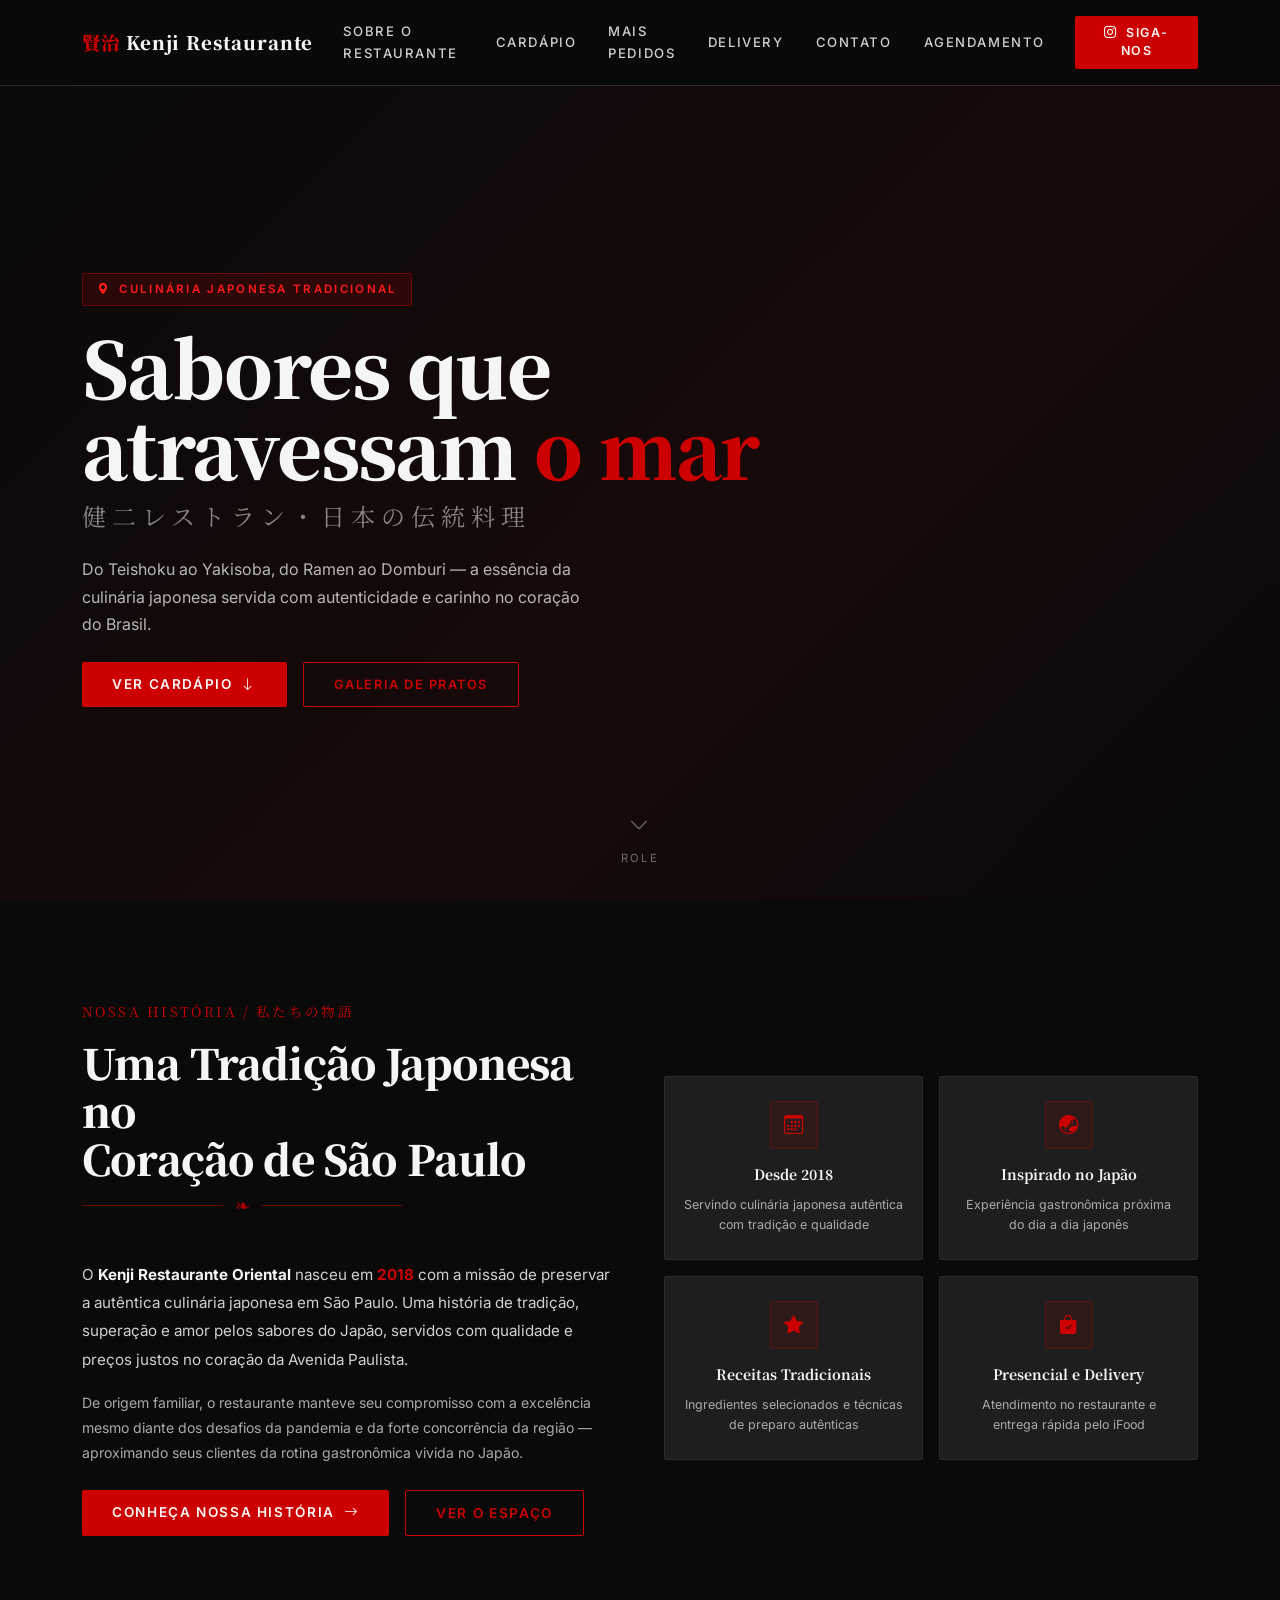
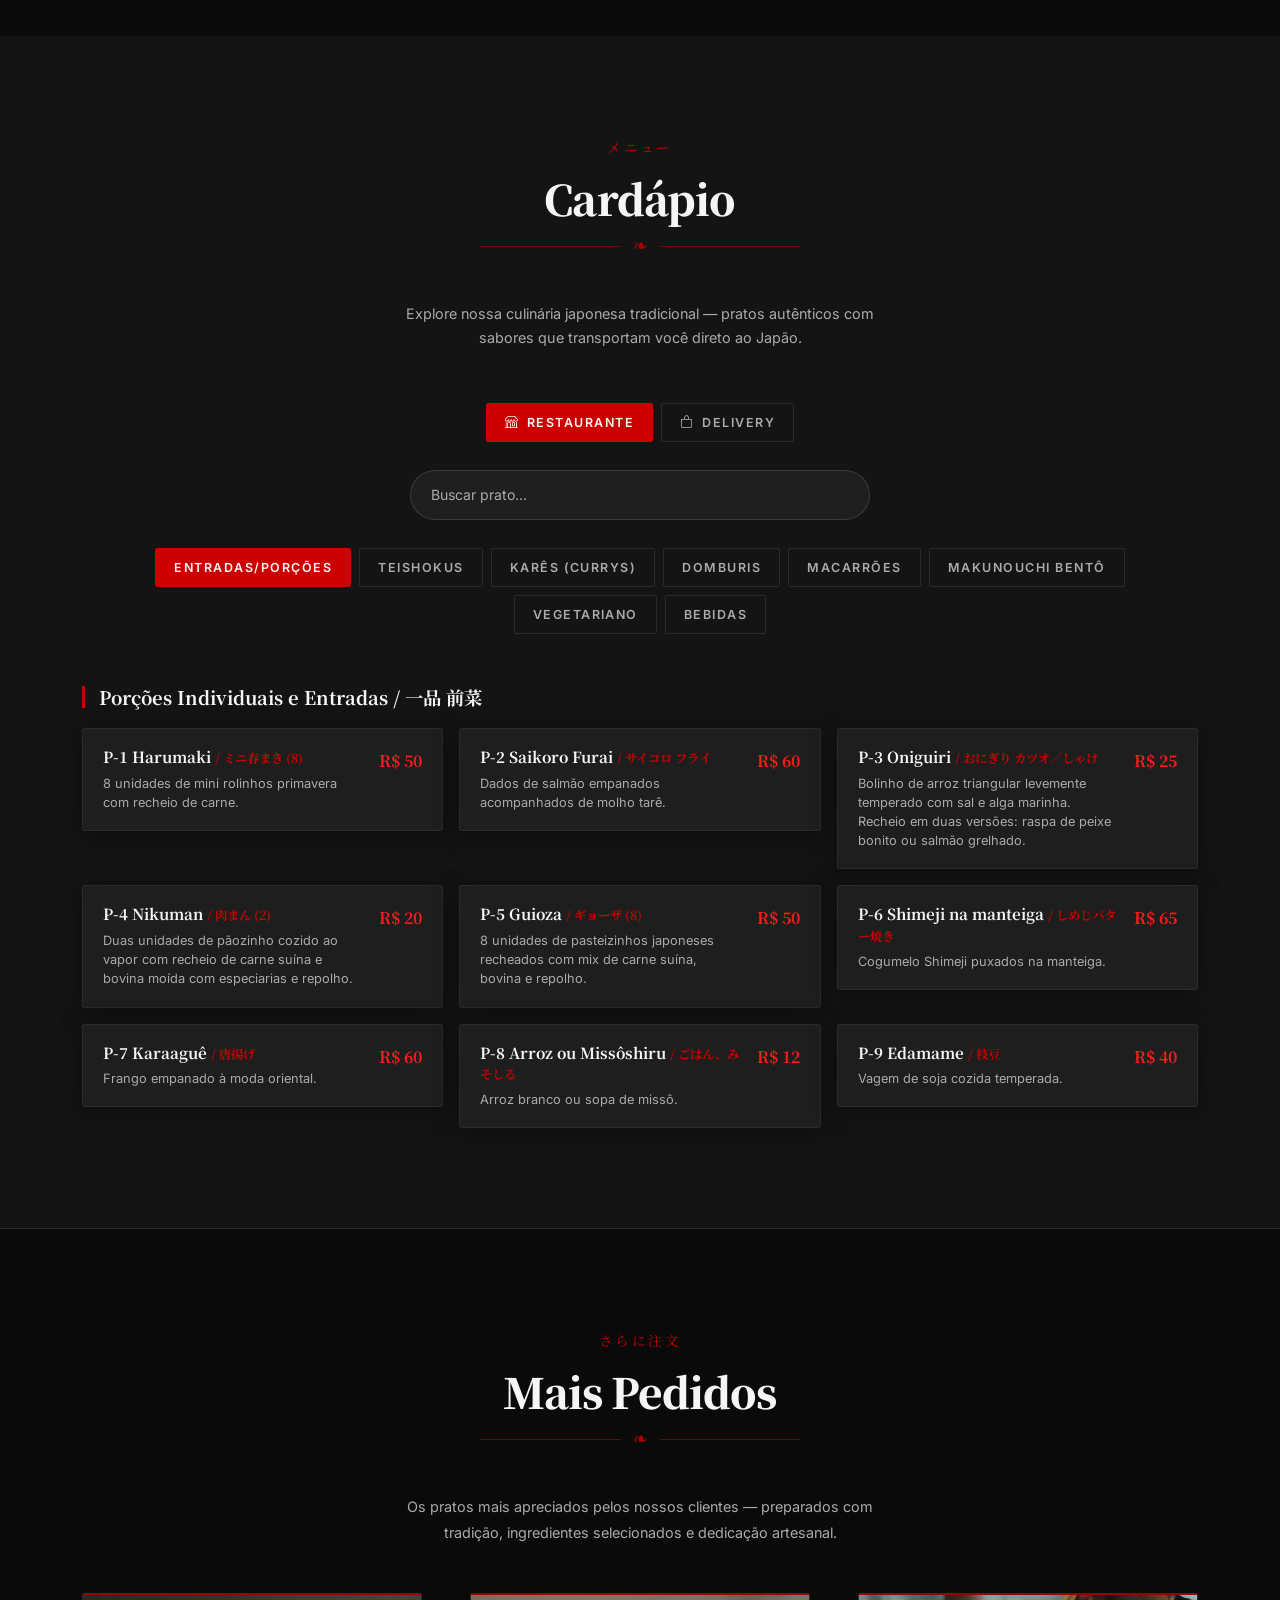
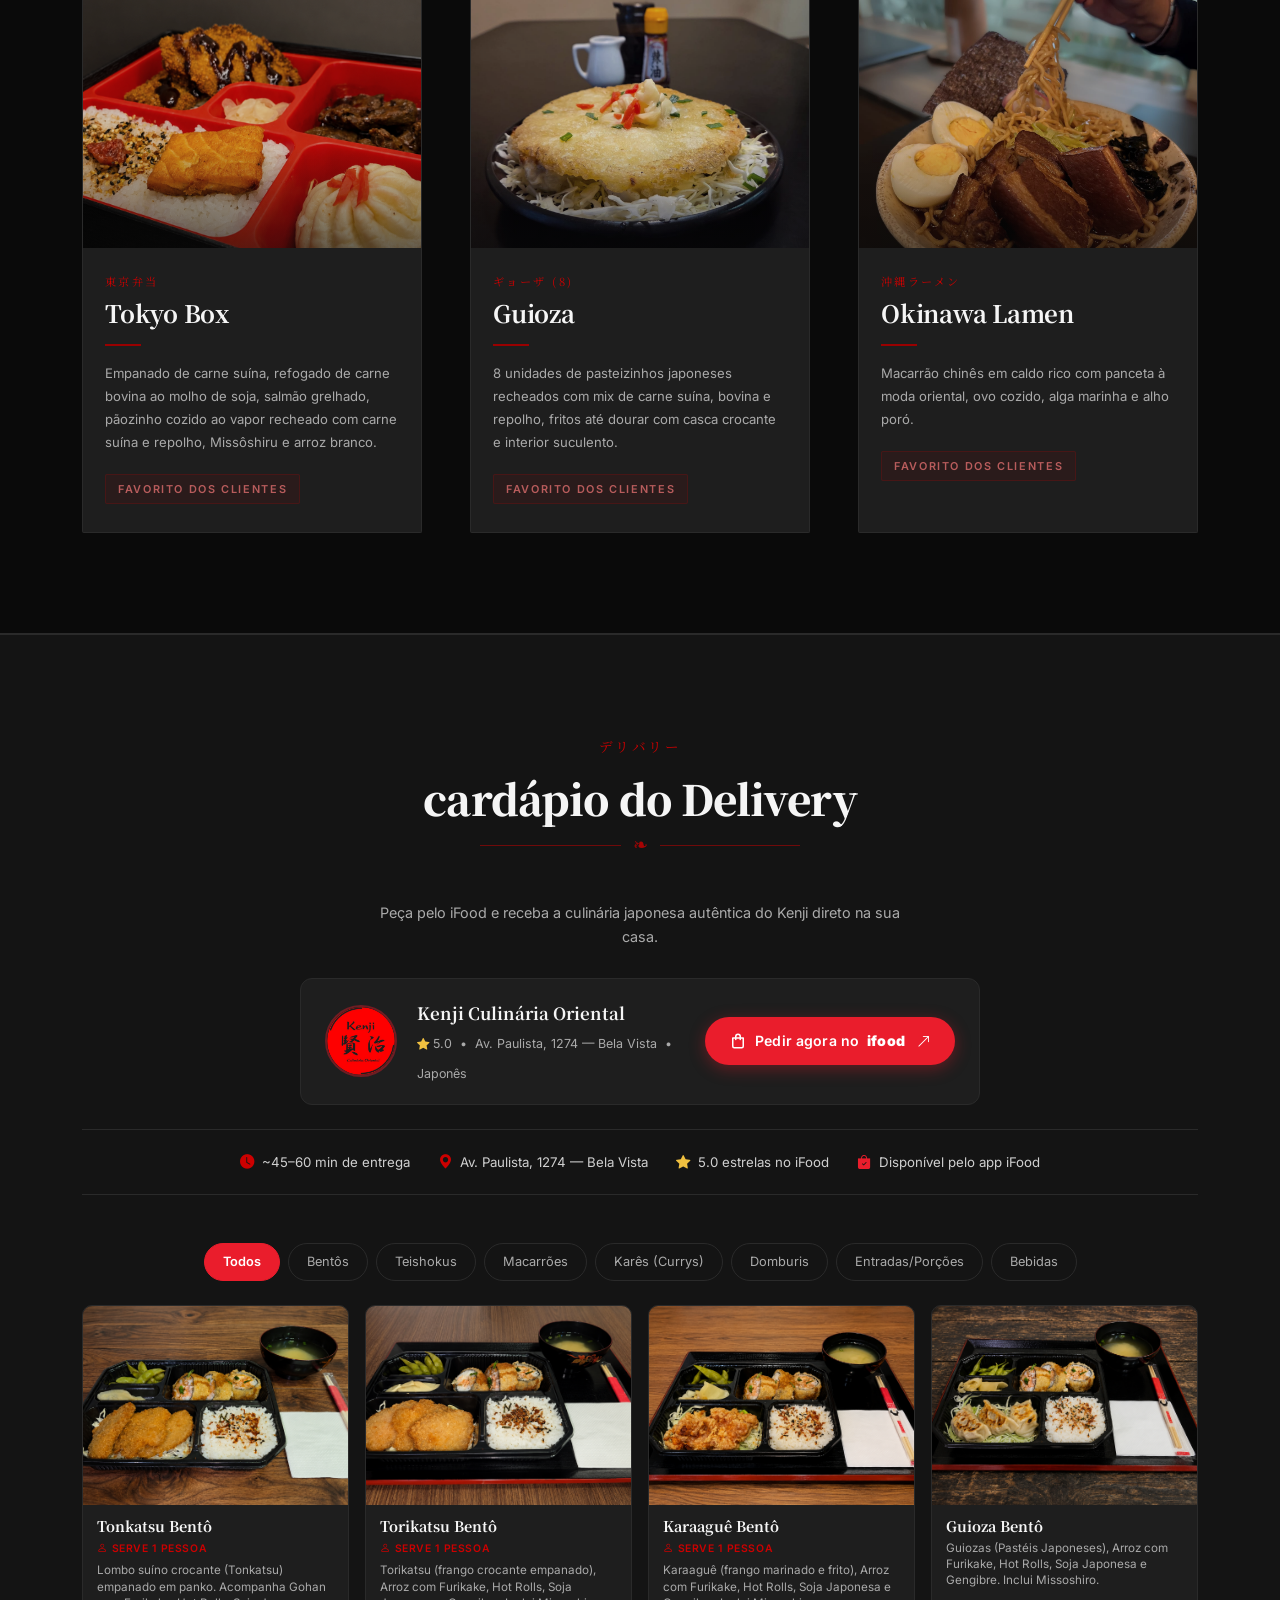
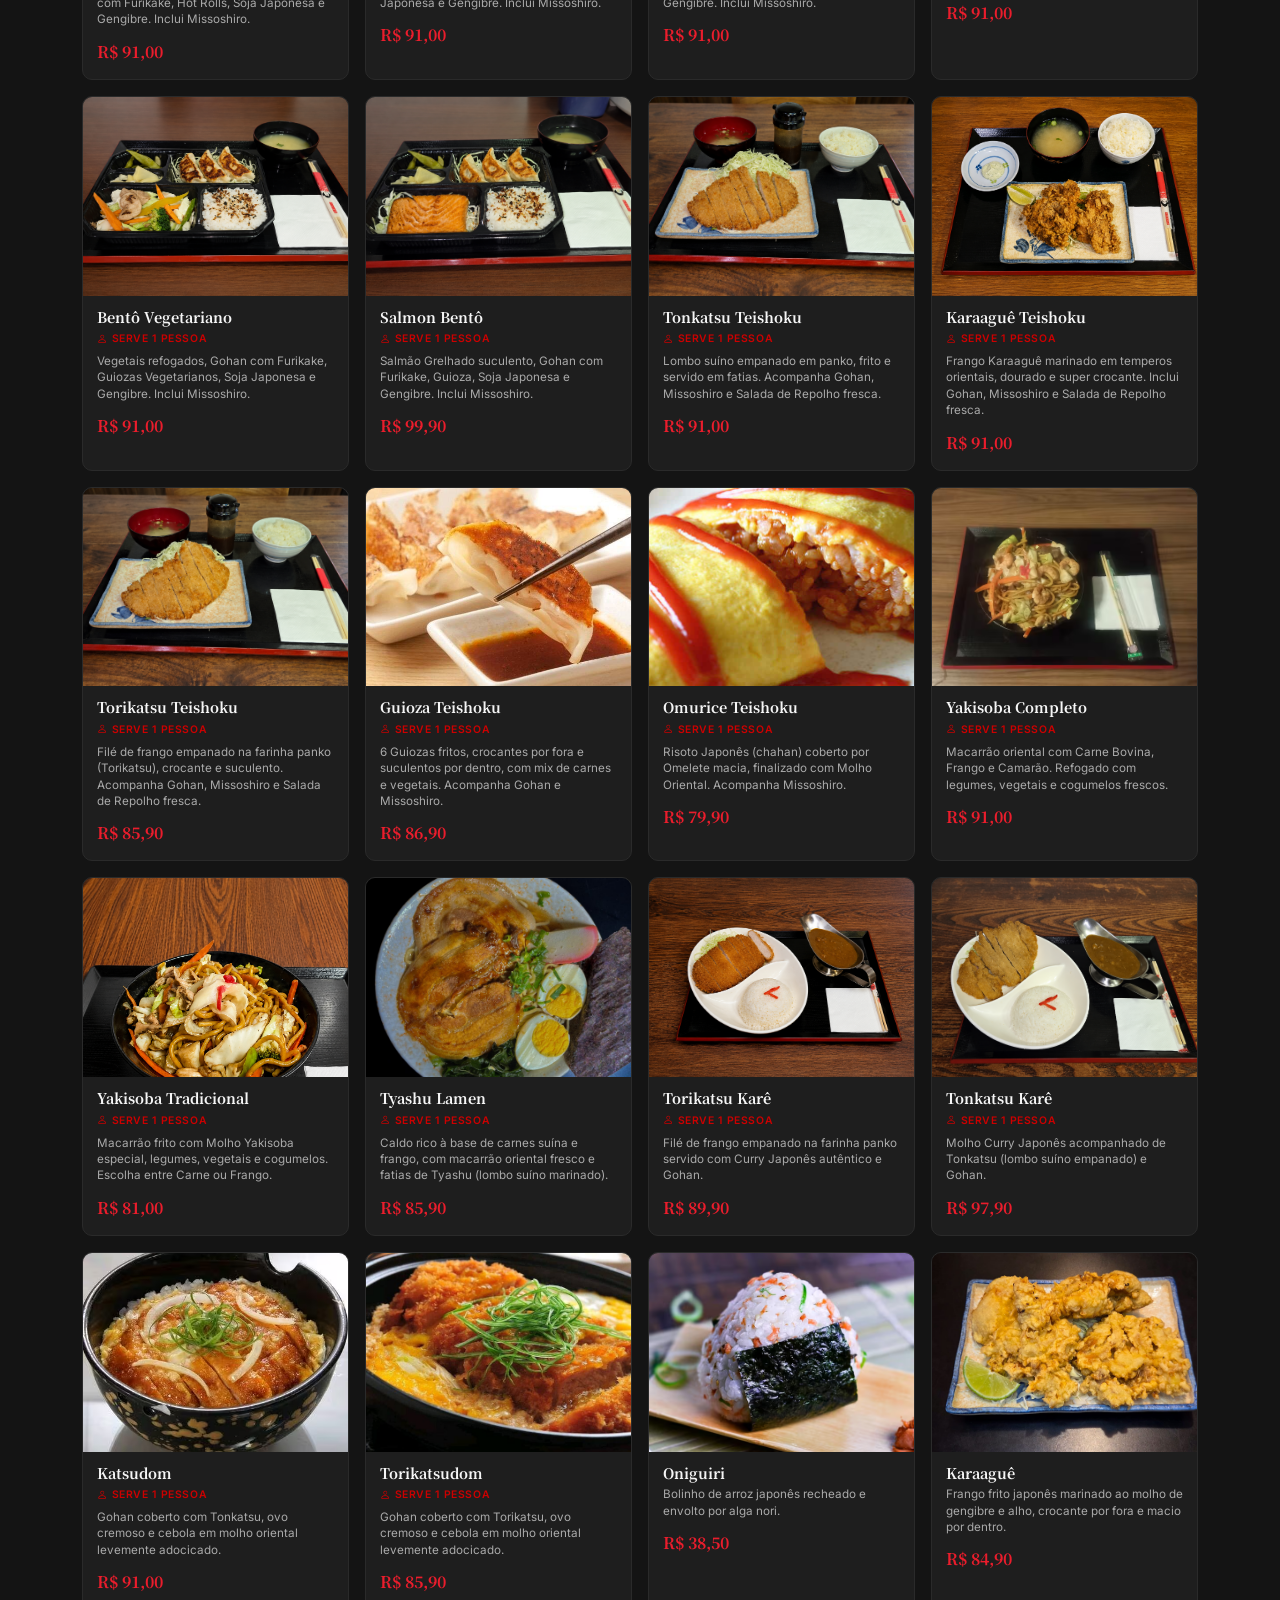
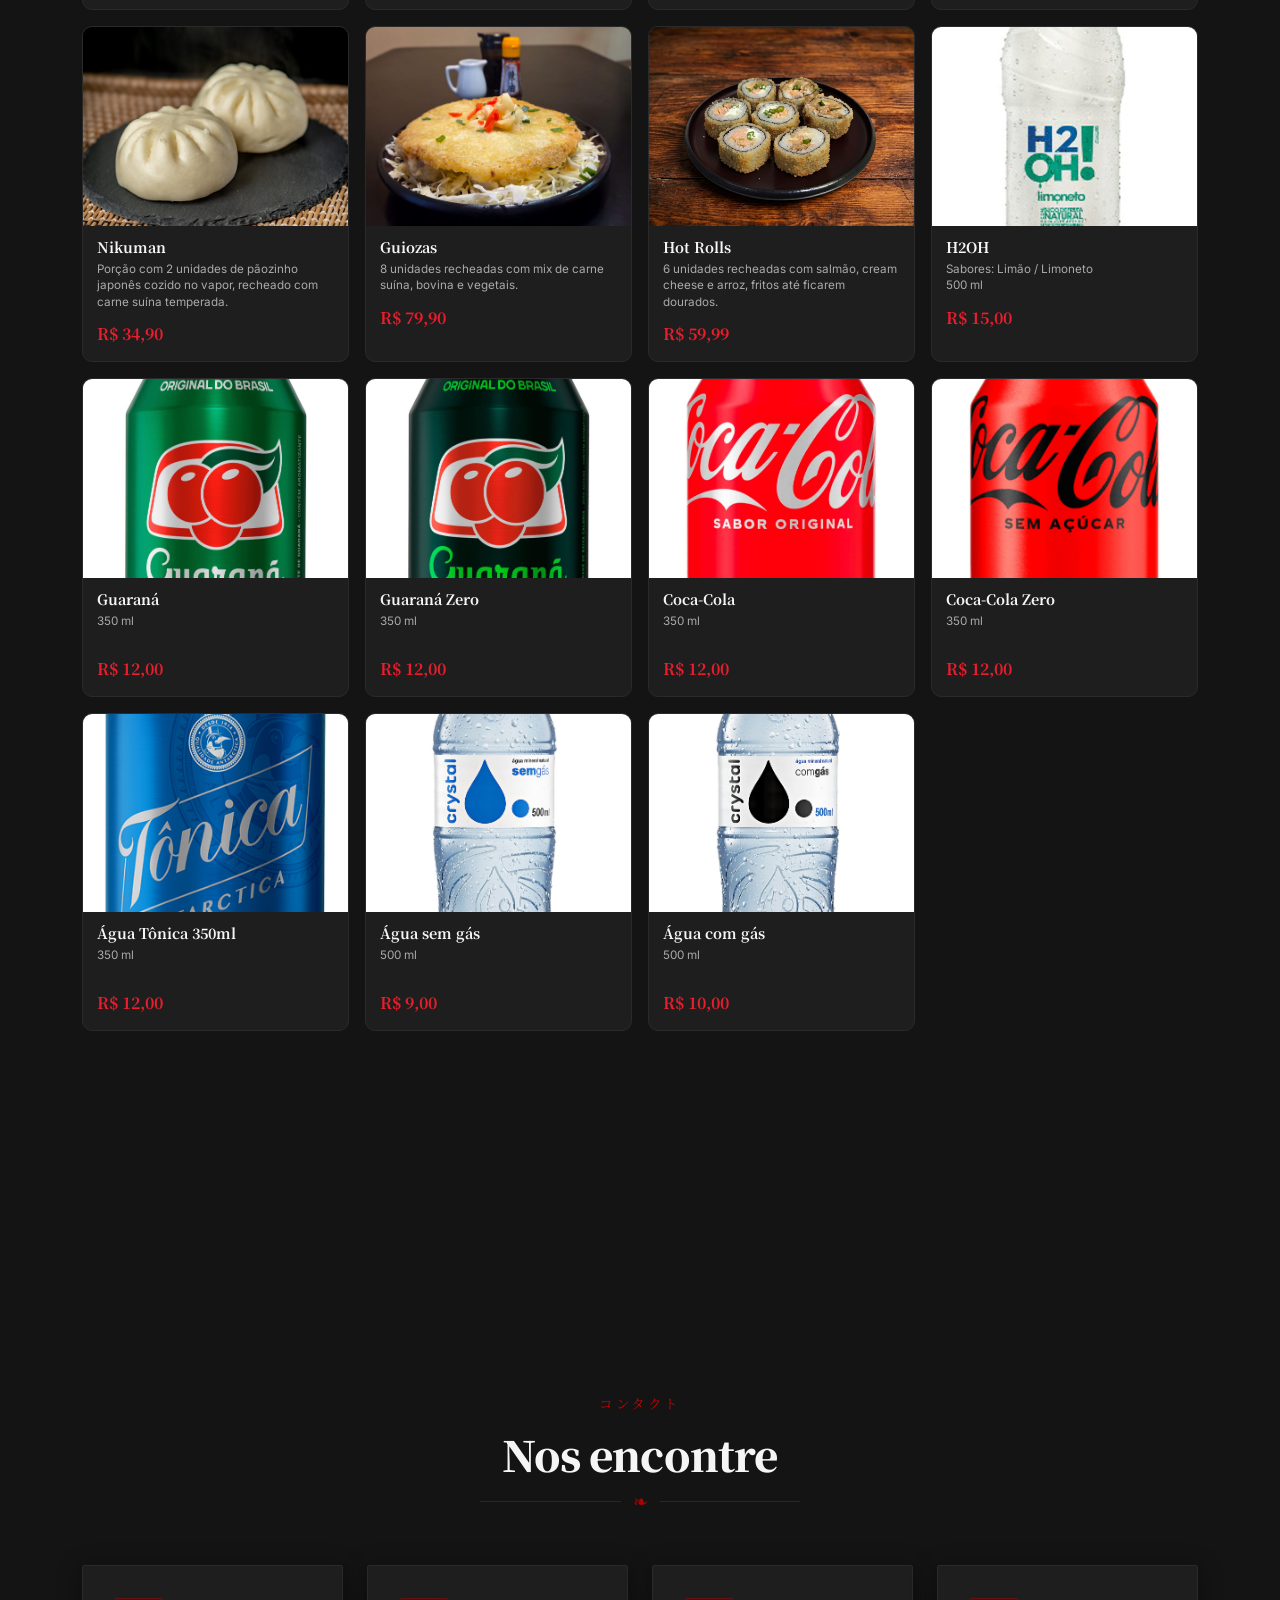
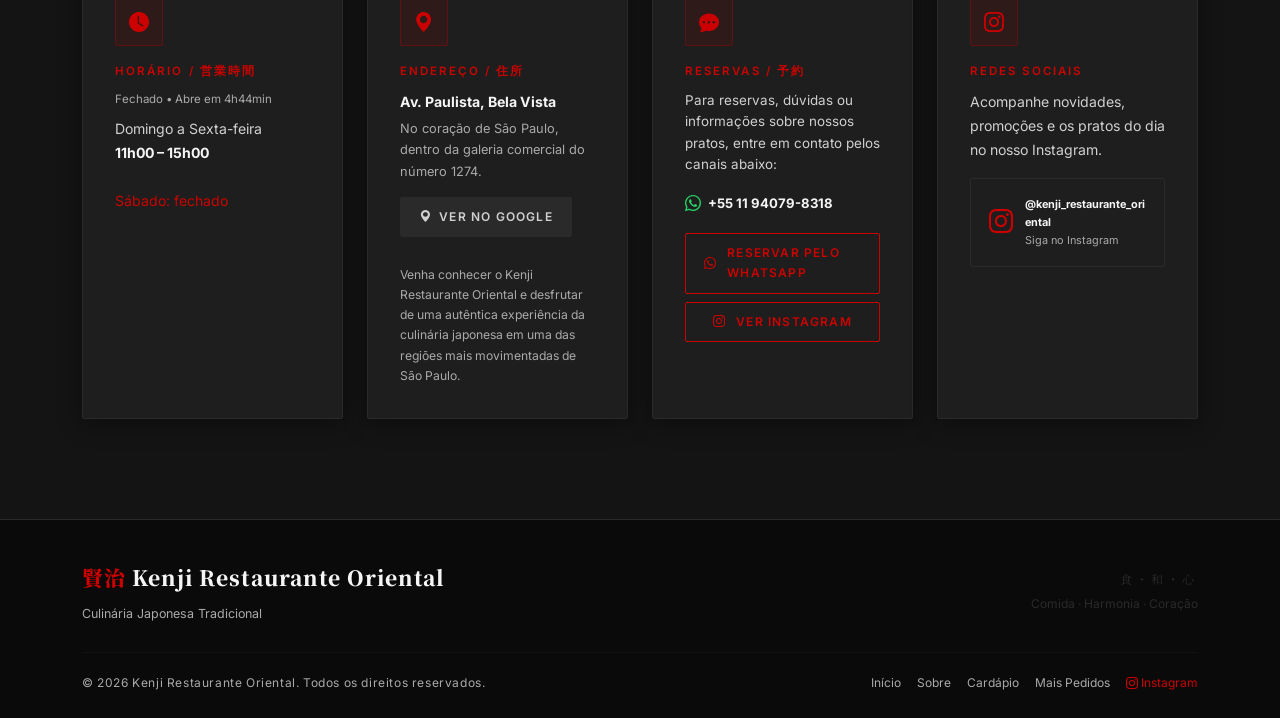
==== OneDrive/Desktop/KenjiRestauranteOriental-main/index.html @ 52780ab0 "projeto finalizado" ====
<!DOCTYPE html>
<html lang="pt-br">
<head>
  <meta charset="UTF-8" />
  <meta name="viewport" content="width=device-width, initial-scale=1.0" />
  <title>Kenji Restaurante Oriental | Culinária Tradicional</title>
  <link rel="icon" type="image/png" href="./img/favicon.png" />




  <meta name="description" content="Kenji Restaurante Oriental — Culinária japonesa tradicional. Teishoku, Yakisoba, Ramen, Curry, Domburi e muito mais." />

  <!-- Bootstrap 5 -->
  <link href="https://cdn.jsdelivr.net/npm/bootstrap@5.3.3/dist/css/bootstrap.min.css" rel="stylesheet" />
  <!-- Bootstrap Icons -->
  <link href="https://cdn.jsdelivr.net/npm/bootstrap-icons@1.11.3/font/bootstrap-icons.min.css" rel="stylesheet" />
  <!-- Google Fonts: Noto Serif JP + Inter -->
  <link href="https://fonts.googleapis.com/css2?family=Noto+Serif+JP:wght@400;600;700;900&family=Inter:wght@300;400;500;600&display=swap" rel="stylesheet" />

  <!-- CSS externo -->
  <link rel="stylesheet" href="style.css"/>
  <link rel="stylesheet" href="top-dishes.css"/>
</head>
<body>

<!-- Barra de progresso de leitura -->
<div id="barraProgresso"></div>

<!-- ===================== NAVBAR ===================== -->
<nav class="navbar navbar-expand-lg navbar-kenji fixed-top" id="mainNav">
  <div class="container">
    <a class="navbar-brand navbar-brand-kenji" href="#hero">
      <span>賢治</span> Kenji Restaurante
    </a>
    <button class="navbar-toggler" type="button" data-bs-toggle="collapse" data-bs-target="#navMenu">
      <span class="navbar-toggler-icon"></span>
    </button>
    <div class="collapse navbar-collapse justify-content-end" id="navMenu">
      <ul class="navbar-nav align-items-lg-center gap-lg-1 me-lg-3">
        <li class="nav-item"><a class="nav-link nav-link-kenji" href="sobre.html">Sobre o Restaurante</a></li>
        <li class="nav-item"><a class="nav-link nav-link-kenji" href="#cardapio">Cardápio</a></li>
        <li class="nav-item"><a class="nav-link nav-link-kenji" href="#galeria">Mais Pedidos</a></li>
        <li class="nav-item"><a class="nav-link nav-link-kenji" href="#delivery">Delivery</a></li>
<li class="nav-item"><a class="nav-link nav-link-kenji" href="#contato">Contato</a></li>
        <li class="nav-item"><a class="nav-link nav-link-kenji" href="agendamento.html">Agendamento</a></li>
      </ul>
      <a href="https://www.instagram.com/kenji_restaurante_oriental/" target="_blank" class="btn btn-reserva">
        <i class="bi bi-instagram me-1"></i> Siga-nos
      </a>
    </div>
  </div>
</nav>


<!-- ===================== HERO ===================== -->
<section id="hero">
  <div class="hero-bg"></div>
  <div class="hero-overlay"></div>

  <div class="kanji-deco" style="right:-40px; top:10%; opacity:.025;">食</div>
  <div class="kanji-deco" style="left:-60px; bottom:5%; font-size:160px; opacity:.018;">和</div>

  <div class="container position-relative" style="z-index:2; padding-top:80px;">
    <div class="row">
      <div class="col-lg-9 col-xl-8">
        <div class="hero-badge reveal">
          <i class="bi bi-geo-alt-fill"></i> Culinária Japonesa Tradicional
        </div>
        <h1 class="hero-title reveal">
          Sabores que<br>atravessam <em>o mar</em>
        </h1>
        <p class="hero-jp reveal">健二レストラン・日本の伝統料理</p>
        <p class="hero-desc reveal">
          Do Teishoku ao Yakisoba, do Ramen ao Domburi — a essência da culinária japonesa servida com autenticidade e carinho no coração do Brasil.
        </p>
        <div class="d-flex flex-wrap gap-3 mt-4 reveal">
          <a href="#cardapio" class="btn btn-reserva" style="font-size:.85rem; padding:12px 30px;">
            Ver Cardápio <i class="bi bi-arrow-down ms-1"></i>
          </a>
          <a href="#galeria" class="btn btn-outline-red" style="padding:12px 30px;">
            Galeria de Pratos
          </a>
        </div>
      </div>
    </div>
  </div>

  <div class="hero-scroll">
    <i class="bi bi-chevron-down" style="font-size:20px;"></i>
    <span>Role</span>
  </div>
</section>


<!-- ===================== SOBRE ===================== -->
<section id="sobre" style="padding: var(--section-padding) 0;">
  <div class="container">

    <div class="row align-items-center g-5">

      <div class="col-lg-6 reveal">
        <p class="section-subtitle">Nossa história / 私たちの物語</p>
        <h2 class="section-title">Uma Tradição Japonesa no<br>Coração de São Paulo</h2>
        <div class="divider-jp" style="justify-content:flex-start; margin-left:0;"><span>&#x2767;</span></div>
        <p style="color:var(--grey-light); font-size:.95rem; line-height:1.85; margin-bottom:16px;">
          O <strong style="color:var(--white);">Kenji Restaurante Oriental</strong> nasceu em
          <strong style="color:var(--red);">2018</strong> com a missão de preservar a autêntica
          culinária japonesa em São Paulo. Uma história de tradição, superação e amor pelos
          sabores do Japão, servidos com qualidade e preços justos no coração da Avenida Paulista.
        </p>
        <p style="color:var(--grey); font-size:.88rem; line-height:1.8;">
          De origem familiar, o restaurante manteve seu compromisso com a excelência mesmo
          diante dos desafios da pandemia e da forte concorrência da região — aproximando
          seus clientes da rotina gastronômica vivida no Japão.
        </p>
        <div class="d-flex flex-wrap gap-3 mt-4">
          <a href="sobre.html" class="btn btn-reserva" style="font-size:.85rem; padding:12px 30px;">
            Conheça Nossa História <i class="bi bi-arrow-right ms-1"></i>
          </a>
          <a href="sobre.html#espaco" class="btn btn-outline-red" style="padding:12px 30px; font-size:.85rem;">
            Ver o Espaço
          </a>
        </div>
      </div>

      <div class="col-lg-6 reveal">
        <div class="row g-3">
          <div class="col-6">
            <div class="sobre-highlight-card">
              <div class="sobre-highlight-icon"><i class="bi bi-calendar3"></i></div>
              <div class="sobre-highlight-title">Desde 2018</div>
              <div class="sobre-highlight-desc">Servindo culinária japonesa autêntica com tradição e qualidade</div>
            </div>
          </div>
          <div class="col-6">
            <div class="sobre-highlight-card">
              <div class="sobre-highlight-icon"><i class="bi bi-globe-asia-australia"></i></div>
              <div class="sobre-highlight-title">Inspirado no Japão</div>
              <div class="sobre-highlight-desc">Experiência gastronômica próxima do dia a dia japonês</div>
            </div>
          </div>
          <div class="col-6">
            <div class="sobre-highlight-card">
              <div class="sobre-highlight-icon"><i class="bi bi-star-fill"></i></div>
              <div class="sobre-highlight-title">Receitas Tradicionais</div>
              <div class="sobre-highlight-desc">Ingredientes selecionados e técnicas de preparo autênticas</div>
            </div>
          </div>
          <div class="col-6">
            <div class="sobre-highlight-card">
              <div class="sobre-highlight-icon"><i class="bi bi-bag-check-fill"></i></div>
              <div class="sobre-highlight-title">Presencial e Delivery</div>
              <div class="sobre-highlight-desc">Atendimento no restaurante e entrega rápida pelo iFood</div>
            </div>
          </div>
        </div>
      </div>

    </div>

  </div>
</section>


<!-- ===================== CARDÁPIO ===================== -->
<section id="cardapio">
  <div class="container">

    <div class="text-center reveal mb-5">
      <p class="section-subtitle">メニュー</p>
      <h2 class="section-title">Cardápio</h2>
      <div class="divider-jp"><span>&#x2767;</span></div>
      <p style="color:var(--grey); max-width:520px; margin:0 auto; font-size:.9rem;">
        Explore nossa culinária japonesa tradicional — pratos autênticos com sabores que transportam você direto ao Japão.
      </p>
    </div>

    <!-- Tabs principais: Restaurante | Delivery -->
    <ul class="nav justify-content-center menu-tabs reveal mb-4" id="mainCardapioTabs" role="tablist">
      <li class="nav-item">
        <button class="nav-link active" data-bs-toggle="tab" data-bs-target="#pane-restaurante">
          <i class="bi bi-shop me-1"></i> Restaurante
        </button>
      </li>
      <li class="nav-item">
        <button class="nav-link" data-bs-toggle="tab" data-bs-target="#pane-delivery-menu">
          <i class="bi bi-bag me-1"></i> Delivery
        </button>
      </li>
    </ul>

    <div class="tab-content" id="mainCardapioContent">

    <!-- ══ PANE: RESTAURANTE ══ -->
    <div class="tab-pane fade show active" id="pane-restaurante">

      <!-- Campo de busca -->
      <div class="busca-cardapio reveal mb-4" id="buscaContainer">
        <input type="text" id="campoBusca" class="busca-input" placeholder="Buscar prato..." autocomplete="off" />
        <span id="resultadoBusca"></span>
      </div>

      <!-- Sub-tabs de categoria -->
      <ul class="nav justify-content-center flex-wrap menu-tabs reveal mb-5" id="menuTabs" role="tablist">
        <li class="nav-item"><button class="nav-link active" data-bs-toggle="tab" data-bs-target="#tab-entradas">Entradas/Porções</button></li>
        <li class="nav-item"><button class="nav-link" data-bs-toggle="tab" data-bs-target="#tab-teishoku">Teishokus</button></li>
        <li class="nav-item"><button class="nav-link" data-bs-toggle="tab" data-bs-target="#tab-kare">Karês (Currys)</button></li>
        <li class="nav-item"><button class="nav-link" data-bs-toggle="tab" data-bs-target="#tab-domburi">Domburis</button></li>
        <li class="nav-item"><button class="nav-link" data-bs-toggle="tab" data-bs-target="#tab-macarrao">Macarrões</button></li>
        <li class="nav-item"><button class="nav-link" data-bs-toggle="tab" data-bs-target="#tab-bento">Makunouchi Bentô</button></li>
        <li class="nav-item"><button class="nav-link" data-bs-toggle="tab" data-bs-target="#tab-veg">Vegetariano</button></li>
        <li class="nav-item"><button class="nav-link" data-bs-toggle="tab" data-bs-target="#tab-bebidas">Bebidas</button></li>
      </ul>

      <!-- Painel de resultados da busca -->
      <div id="painelBusca" class="row g-3"></div>

      <div class="tab-content reveal" id="tabContentCardapio">

      <!-- ====== ENTRADAS ====== -->
      <div class="tab-pane fade show active" id="tab-entradas">
        <h3 class="menu-section-title">Porções Individuais e Entradas / 一品 前菜</h3>
        <div class="row g-3">
          <div class="col-md-6 col-xl-4">
            <div class="menu-item d-flex justify-content-between gap-3">
              <div>
                <div class="menu-item-name">P-1 Harumaki <span class="menu-item-jp">/ ミニ春まき (8)</span></div>
                <div class="menu-item-desc">8 unidades de mini rolinhos primavera com recheio de carne.</div>
              </div>
              <div class="menu-item-price">R$&nbsp;50</div>
            </div>
          </div>
          <div class="col-md-6 col-xl-4">
            <div class="menu-item d-flex justify-content-between gap-3">
              <div>
                <div class="menu-item-name">P-2 Saikoro Furai <span class="menu-item-jp">/ サイコロ フライ</span></div>
                <div class="menu-item-desc">Dados de salmão empanados acompanhados de molho tarê.</div>
              </div>
              <div class="menu-item-price">R$&nbsp;60</div>
            </div>
          </div>
          <div class="col-md-6 col-xl-4">
            <div class="menu-item d-flex justify-content-between gap-3">
              <div>
                <div class="menu-item-name">P-3 Oniguiri <span class="menu-item-jp">/ おにぎり カツオ／しゃけ</span></div>
                <div class="menu-item-desc">Bolinho de arroz triangular levemente temperado com sal e alga marinha. Recheio em duas versões: raspa de peixe bonito ou salmão grelhado.</div>
              </div>
              <div class="menu-item-price">R$&nbsp;25</div>
            </div>
          </div>
          <div class="col-md-6 col-xl-4">
            <div class="menu-item d-flex justify-content-between gap-3">
              <div>
                <div class="menu-item-name">P-4 Nikuman <span class="menu-item-jp">/ 肉まん (2)</span></div>
                <div class="menu-item-desc">Duas unidades de pãozinho cozido ao vapor com recheio de carne suína e bovina moída com especiarias e repolho.</div>
              </div>
              <div class="menu-item-price">R$&nbsp;20</div>
            </div>
          </div>
          <div class="col-md-6 col-xl-4">
            <div class="menu-item d-flex justify-content-between gap-3">
              <div>
                <div class="menu-item-name">P-5 Guioza <span class="menu-item-jp">/ ギョーザ (8)</span></div>
                <div class="menu-item-desc">8 unidades de pasteizinhos japoneses recheados com mix de carne suína, bovina e repolho.</div>
              </div>
              <div class="menu-item-price">R$&nbsp;50</div>
            </div>
          </div>
          <div class="col-md-6 col-xl-4">
            <div class="menu-item d-flex justify-content-between gap-3">
              <div>
                <div class="menu-item-name">P-6 Shimeji na manteiga <span class="menu-item-jp">/ しめじバター焼き</span></div>
                <div class="menu-item-desc">Cogumelo Shimeji puxados na manteiga.</div>
              </div>
              <div class="menu-item-price">R$&nbsp;65</div>
            </div>
          </div>
          <div class="col-md-6 col-xl-4">
            <div class="menu-item d-flex justify-content-between gap-3">
              <div>
                <div class="menu-item-name">P-7 Karaaguê <span class="menu-item-jp">/ 唐揚げ</span></div>
                <div class="menu-item-desc">Frango empanado à moda oriental.</div>
              </div>
              <div class="menu-item-price">R$&nbsp;60</div>
            </div>
          </div>
          <div class="col-md-6 col-xl-4">
            <div class="menu-item d-flex justify-content-between gap-3">
              <div>
                <div class="menu-item-name">P-8 Arroz ou Missôshiru <span class="menu-item-jp">/ ごはん、みそしる</span></div>
                <div class="menu-item-desc">Arroz branco ou sopa de missô.</div>
              </div>
              <div class="menu-item-price">R$&nbsp;12</div>
            </div>
          </div>
          <div class="col-md-6 col-xl-4">
            <div class="menu-item d-flex justify-content-between gap-3">
              <div>
                <div class="menu-item-name">P-9 Edamame <span class="menu-item-jp">/ 枝豆</span></div>
                <div class="menu-item-desc">Vagem de soja cozida temperada.</div>
              </div>
              <div class="menu-item-price">R$&nbsp;40</div>
            </div>
          </div>
        </div>
      </div>

      <!-- ====== TEISHOKU ====== -->
      <div class="tab-pane fade" id="tab-teishoku">
        <div class="menu-note">
          <i class="bi bi-info-circle me-2"></i>Todos os pratos Teishoku e Teppanyaki acompanham <strong>Missôshiru e arroz branco</strong>.
        </div>
        <h3 class="menu-section-title">Teishoku / 定食</h3>
        <div class="row g-3">
          <div class="col-md-6">
            <div class="menu-item d-flex justify-content-between gap-3">
              <div>
                <div class="menu-item-name">T-1 Tonkatsu Teishoku <span class="menu-item-jp">/ とんかつ定食</span></div>
                <div class="menu-item-desc">Empanado de carne suína à moda oriental.</div>
              </div>
              <div class="menu-item-price">R$&nbsp;68</div>
            </div>
          </div>
          <div class="col-md-6">
            <div class="menu-item d-flex justify-content-between gap-3">
              <div>
                <div class="menu-item-name">T-2 Chicken Katsu Teishoku <span class="menu-item-jp">/ とりかつ定食</span></div>
                <div class="menu-item-desc">Empanado de frango à moda oriental.</div>
              </div>
              <div class="menu-item-price">R$&nbsp;60</div>
            </div>
          </div>
          <div class="col-md-6">
            <div class="menu-item d-flex justify-content-between gap-3">
              <div>
                <div class="menu-item-name">T-3 Karaaguê Teishoku <span class="menu-item-jp">/ 唐揚げ定食</span></div>
                <div class="menu-item-desc">Frango temperado e empanado à moda oriental.</div>
              </div>
              <div class="menu-item-price">R$&nbsp;70</div>
            </div>
          </div>
          <div class="col-md-6">
            <div class="menu-item d-flex justify-content-between gap-3">
              <div>
                <div class="menu-item-name">T-4 Yakisakana Teishoku (Anchova) <span class="menu-item-jp">/ 焼き魚定食(マス)</span></div>
                <div class="menu-item-desc">Anchova grelhada temperada no sal (tipicamente japonês).</div>
              </div>
              <div class="menu-item-price">R$&nbsp;68</div>
            </div>
          </div>
          <div class="col-md-6">
            <div class="menu-item d-flex justify-content-between gap-3">
              <div>
                <div class="menu-item-name">T-5 Yakisakana Teishoku (Salmão) <span class="menu-item-jp">/ 焼き魚定食(鮭)</span></div>
                <div class="menu-item-desc">Salmão grelhado temperado no sal (tipicamente japonês).</div>
              </div>
              <div class="menu-item-price">R$&nbsp;72</div>
            </div>
          </div>
          <div class="col-md-6">
            <div class="menu-item d-flex justify-content-between gap-3">
              <div>
                <div class="menu-item-name">T-6 Shoga Yaki Teishoku <span class="menu-item-jp">/ しょが焼き定食</span></div>
                <div class="menu-item-desc">Refogado de carne bovina ao molho de soja com gengibre.</div>
              </div>
              <div class="menu-item-price">R$&nbsp;65</div>
            </div>
          </div>
        </div>

        <h3 class="menu-section-title mt-5">Teppanyaki Teishoku / 鉄焼き定食</h3>
        <div class="row g-3">
          <div class="col-md-6">
            <div class="menu-item d-flex justify-content-between gap-3">
              <div>
                <div class="menu-item-name">TP-1a Teppanyaki (Anchova) <span class="menu-item-jp">/ 鉄焼き (マス)</span></div>
                <div class="menu-item-desc">Anchova grelhada na chapa quente com legumes, vegetais e cogumelos.</div>
              </div>
              <div class="menu-item-price">R$&nbsp;75</div>
            </div>
          </div>
          <div class="col-md-6">
            <div class="menu-item d-flex justify-content-between gap-3">
              <div>
                <div class="menu-item-name">TP-1s Teppanyaki (Salmão) <span class="menu-item-jp">/ 鉄焼き (鮭)</span></div>
                <div class="menu-item-desc">Salmão grelhado na chapa quente com legumes, vegetais e cogumelos.</div>
              </div>
              <div class="menu-item-price">R$&nbsp;80</div>
            </div>
          </div>
          <div class="col-md-6">
            <div class="menu-item d-flex justify-content-between gap-3">
              <div>
                <div class="menu-item-name">TP-2 Teppanyaki de Frango <span class="menu-item-jp">/ 鉄焼き (鳥)</span></div>
                <div class="menu-item-desc">Carne de frango (sobre coxa) grelhado na chapa quente com legumes, vegetais e cogumelos.</div>
              </div>
              <div class="menu-item-price">R$&nbsp;65</div>
            </div>
          </div>
          <div class="col-md-6">
            <div class="menu-item d-flex justify-content-between gap-3">
              <div>
                <div class="menu-item-name">TP-3 Teppanyaki Buta no Missôzuke <span class="menu-item-jp">/ 鉄焼き豚ロース味噌漬け</span></div>
                <div class="menu-item-desc">Bife suíno marinado no Missô grelhado em chapa quente com legumes, vegetais e cogumelos.</div>
              </div>
              <div class="menu-item-price">R$&nbsp;70</div>
            </div>
          </div>
        </div>
      </div>

      <!-- ====== KARÊS (CURRYS) ====== -->
      <div class="tab-pane fade" id="tab-kare">
        <h3 class="menu-section-title">Curry / カレー</h3>
        <p class="menu-section-subtitle">Curry: especiarias mistas à base de cardemomo, coentro, etc.</p>
        <div class="row g-3">
          <div class="col-md-6">
            <div class="menu-item d-flex justify-content-between gap-3">
              <div>
                <div class="menu-item-name">K-1 Karê raice <span class="menu-item-jp">/ カレーライス</span></div>
                <div class="menu-item-desc">Curry acompanhado com arroz branco.</div>
              </div>
              <div class="menu-item-price">R$&nbsp;60</div>
            </div>
          </div>
          <div class="col-md-6">
            <div class="menu-item d-flex justify-content-between gap-3">
              <div>
                <div class="menu-item-name">K-2 Tonkatsu karê <span class="menu-item-jp">/ とんかつカレー</span></div>
                <div class="menu-item-desc">Curry com arroz branco e empanado de carne suína.</div>
              </div>
              <div class="menu-item-price">R$&nbsp;78</div>
            </div>
          </div>
          <div class="col-md-6">
            <div class="menu-item d-flex justify-content-between gap-3">
              <div>
                <div class="menu-item-name">K-3 Tôri katsu Karê <span class="menu-item-jp">/ 鳥かつカレー</span></div>
                <div class="menu-item-desc">Curry com arroz branco e empanado de carne de frango.</div>
              </div>
              <div class="menu-item-price">R$&nbsp;70</div>
            </div>
          </div>
        </div>
      </div>

      <!-- ====== DOMBURIS ====== -->
      <div class="tab-pane fade" id="tab-domburi">
        <h3 class="menu-section-title">Domburi / 丼</h3>
        <div class="row g-3">
          <div class="col-md-6">
            <div class="menu-item d-flex justify-content-between gap-3">
              <div>
                <div class="menu-item-name">D-1 Katsudom <span class="menu-item-jp">/ かつ丼</span></div>
                <div class="menu-item-desc">Arroz coberto por empanado de carne suína envolto por ovo batido cozido no molho adocicado.</div>
              </div>
              <div class="menu-item-price">R$&nbsp;73</div>
            </div>
          </div>
          <div class="col-md-6">
            <div class="menu-item d-flex justify-content-between gap-3">
              <div>
                <div class="menu-item-name">D-2 Torikatsudom <span class="menu-item-jp">/ 鳥かつ丼</span></div>
                <div class="menu-item-desc">Arroz coberto por carne de frango envolto por ovo batido cozido no molho adocicado.</div>
              </div>
              <div class="menu-item-price">R$&nbsp;68</div>
            </div>
          </div>
          <div class="col-md-6">
            <div class="menu-item d-flex justify-content-between gap-3">
              <div>
                <div class="menu-item-name">D-3 Shakê teriyakidom <span class="menu-item-jp">/ 鮭照り焼き丼</span></div>
                <div class="menu-item-desc">Arroz coberto por pedaços de salmão ao molho Teriyaki.</div>
              </div>
              <div class="menu-item-price">R$&nbsp;75</div>
            </div>
          </div>
          <div class="col-md-6">
            <div class="menu-item d-flex justify-content-between gap-3">
              <div>
                <div class="menu-item-name">D-4 Tori teriyakidom <span class="menu-item-jp">/ 鳥照り焼き丼</span></div>
                <div class="menu-item-desc">Arroz coberto por pedaços de frango ao molho Teriyaki.</div>
              </div>
              <div class="menu-item-price">R$&nbsp;65</div>
            </div>
          </div>
          <div class="col-md-6">
            <div class="menu-item d-flex justify-content-between gap-3">
              <div>
                <div class="menu-item-name">D-5 Yakinikudom <span class="menu-item-jp">/ 焼肉丼</span></div>
                <div class="menu-item-desc">Arroz coberto por fatias de carne bovina ao molho de alho e Shoyu.</div>
              </div>
              <div class="menu-item-price">R$&nbsp;73</div>
            </div>
          </div>
        </div>
      </div>

      <!-- ====== MACARRÃO ====== -->
      <div class="tab-pane fade" id="tab-macarrao">
        <h3 class="menu-section-title">Macarrão / 麺類</h3>

        <div class="row g-3">
          <div class="col-12">
            <p class="mb-3" style="color:var(--grey); font-size:.85rem; border-left:2px solid var(--red-dark); padding-left:12px;">
              <strong style="color:var(--white);">Yakisoba</strong> — macarrão frito com legumes e verduras
            </p>
          </div>
          <div class="col-md-6 col-xl-4">
            <div class="menu-item d-flex justify-content-between gap-3">
              <div>
                <div class="menu-item-name">M-1 Yakisoba tradicional <span class="menu-item-jp">/ 焼きそば (牛か鳥)</span></div>
                <div class="menu-item-desc">Macarrão frito com legumes, verduras, carne bovina ou frango. (Pedir preferência ao atendente.)</div>
              </div>
              <div class="menu-item-price">R$&nbsp;63</div>
            </div>
          </div>
          <div class="col-md-6 col-xl-4">
            <div class="menu-item d-flex justify-content-between gap-3">
              <div>
                <div class="menu-item-name">M-2 Yakisoba completo <span class="menu-item-jp">/ 焼きそば (牛/鳥/エビ)</span></div>
                <div class="menu-item-desc">Macarrão frito com legumes, verduras, cogumelos, carne bovina, frango e camarão.</div>
              </div>
              <div class="menu-item-price">R$&nbsp;70</div>
            </div>
          </div>

          <div class="col-12 mt-3">
            <p class="mb-3" style="color:var(--grey); font-size:.85rem; border-left:2px solid var(--red-dark); padding-left:12px;">
              <strong style="color:var(--white);">Lamen</strong> — macarrão chinês em caldo
            </p>
          </div>
          <div class="col-md-6 col-xl-4">
            <div class="menu-item d-flex justify-content-between gap-3">
              <div>
                <div class="menu-item-name">M-3 Tyashu Lamen <span class="menu-item-jp">/ チャーシューラーメン</span></div>
                <div class="menu-item-desc">Macarrão chinês, fatias de lombo ao molho tarê, ovo cozido, alga marinha desidratada e cebolinha.</div>
              </div>
              <div class="menu-item-price">R$&nbsp;68</div>
            </div>
          </div>
          <div class="col-md-6 col-xl-4">
            <div class="menu-item d-flex justify-content-between gap-3">
              <div>
                <div class="menu-item-name">M-4 Okinawa Lamen <span class="menu-item-jp">/ 沖縄ラーメン</span></div>
                <div class="menu-item-desc">Macarrão chinês, panceta à moda oriental, ovo cozido, alga marinha e alho poró.</div>
              </div>
              <div class="menu-item-price">R$&nbsp;72</div>
            </div>
          </div>
          <div class="col-md-6 col-xl-4">
            <div class="menu-item d-flex justify-content-between gap-3">
              <div>
                <div class="menu-item-name">M-5 Karê Lamen <span class="menu-item-jp">/ カレーラーメン</span></div>
                <div class="menu-item-desc">Macarrão chinês e curry.</div>
              </div>
              <div class="menu-item-price">R$&nbsp;63</div>
            </div>
          </div>
          <div class="col-md-6 col-xl-4">
            <div class="menu-item d-flex justify-content-between gap-3">
              <div>
                <div class="menu-item-name">M-6 Tonkatsu karê Lamen <span class="menu-item-jp">/ とんかつカレーラーメン</span></div>
                <div class="menu-item-desc">Macarrão chinês, curry e empanado de carne suína.</div>
              </div>
              <div class="menu-item-price">R$&nbsp;68</div>
            </div>
          </div>
          <div class="col-md-6 col-xl-4">
            <div class="menu-item d-flex justify-content-between gap-3">
              <div>
                <div class="menu-item-name">M-7 Tôri katsu karê Lamen <span class="menu-item-jp">/ トリカツカレーラーメン</span></div>
                <div class="menu-item-desc">Macarrão chinês, curry e empanado de carne de frango.</div>
              </div>
              <div class="menu-item-price">R$&nbsp;65</div>
            </div>
          </div>

          <div class="col-12 mt-3">
            <p class="mb-3" style="color:var(--grey); font-size:.85rem; border-left:2px solid var(--red-dark); padding-left:12px;">
              <strong style="color:var(--white);">Udon</strong> — macarrão grosso de farinha de trigo
            </p>
          </div>
          <div class="col-md-6 col-xl-4">
            <div class="menu-item d-flex justify-content-between gap-3">
              <div>
                <div class="menu-item-name">M-8 Karê Udon <span class="menu-item-jp">/ カレーうどん</span></div>
                <div class="menu-item-desc">Macarrão Udon com molho curry.</div>
              </div>
              <div class="menu-item-price">R$&nbsp;62</div>
            </div>
          </div>
          <div class="col-md-6 col-xl-4">
            <div class="menu-item d-flex justify-content-between gap-3">
              <div>
                <div class="menu-item-name">M-9 Sakura Udon <span class="menu-item-jp">/ さくらうどん</span></div>
                <div class="menu-item-desc">Udon com massa de peixe frito e temperado, cogumelo, alga marinha, ovo cozido e alho poró.</div>
              </div>
              <div class="menu-item-price">R$&nbsp;70</div>
            </div>
          </div>
          <div class="col-md-6 col-xl-4">
            <div class="menu-item d-flex justify-content-between gap-3">
              <div>
                <div class="menu-item-name">M-10 Kenbo Udon <span class="menu-item-jp">/ 健坊うどん</span></div>
                <div class="menu-item-desc">Udon com massa de peixe cozido, frango empanado, alga marinha, ovo cozido e alho poró.</div>
              </div>
              <div class="menu-item-price">R$&nbsp;70</div>
            </div>
          </div>
        </div>
      </div>

      <!-- ====== BENTÔ ====== -->
      <div class="tab-pane fade" id="tab-bento">
        <div class="row align-items-start g-5">
          <div class="col-lg-7">
            <h3 class="menu-section-title">Makunouchi Bentô / 幕の内弁当</h3>
            <div class="menu-note">
              <i class="bi bi-info-circle me-2"></i>Preço único: <strong>R$ 70,00</strong> por bentô.
            </div>
            <div class="d-flex flex-column gap-3">
              <div class="menu-item">
                <div class="menu-item-name">Tokyo Box <span class="menu-item-jp">(東京弁当)</span></div>
                <div class="menu-item-desc">Empanado de carne suína, refogado de carne bovina ao molho de soja, salmão grelhado, pãozinho cozido ao vapor recheado com carne suína e repolho, Missôshiru e arroz branco.</div>
              </div>
              <div class="menu-item">
                <div class="menu-item-name">Ginza Box <span class="menu-item-jp">(銀座弁当)</span></div>
                <div class="menu-item-desc">Pastelzinho japonês recheado mix de carne suína, bovina e repolho, empanado de carne de frango, salmão grelhado, pãozinho cozido ao vapor, Missôshiru e arroz branco.</div>
              </div>
              <div class="menu-item">
                <div class="menu-item-name">Nagoya Box <span class="menu-item-jp">(名古屋弁当)</span></div>
                <div class="menu-item-desc">Pastelzinho japonês, frango ao molho tarê, salmão grelhado, pãozinho cozido ao vapor, Missôshiru e arroz branco.</div>
              </div>
              <div class="menu-item">
                <div class="menu-item-name">Osaka Box <span class="menu-item-jp">(大阪弁当)</span></div>
                <div class="menu-item-desc">Salmão grelhado, cubinhos de salmão à milanesa, pãozinho cozido ao vapor, Missôshiru e arroz branco.</div>
              </div>
              <div class="menu-item">
                <div class="menu-item-name">Kyoto Box — Vegetariano <span class="menu-item-jp">(京都弁当)</span></div>
                <div class="menu-item-desc">Pasteizinhos japoneses recheados com legumes e vegetais, Shimeji com alho puxados em óleo de gergelim, Rolinhos primavera, Missôshiru vegetariano e arroz branco.</div>
              </div>
            </div>
          </div>
        </div>
      </div>

      <!-- ====== VEGETARIANO ====== -->
      <div class="tab-pane fade" id="tab-veg">
        <div class="menu-note">
          <i class="bi bi-leaf me-2" style="color:#4CAF50;"></i>Cardápio <strong>100% vegetariano</strong> — sem proteína animal.
        </div>

        <div class="row g-5">
          <div class="col-lg-6">
            <h3 class="menu-section-title">Teishoku Vegetariano / ベジタリアン定食</h3>
            <p class="menu-section-subtitle">Todos os pratos Teishoku acompanham Missôshiru e arroz branco.</p>
            <div class="d-flex flex-column gap-3">
              <div class="menu-item d-flex justify-content-between gap-3">
                <div>
                  <div class="menu-item-name">VT-1 Guioza Teishoku vegetariano <span class="menu-item-jp">/ ベジタリアンギョーザ定食</span></div>
                  <div class="menu-item-desc">6 unidades de pasteizinhos japoneses recheados mix de legumes e vegetais.</div>
                </div>
                <div class="menu-item-price">R$&nbsp;65</div>
              </div>
              <div class="menu-item d-flex justify-content-between gap-3">
                <div>
                  <div class="menu-item-name">VT-2 Hambúrguer vegetariano <span class="menu-item-jp">/ ベジタリアンハンバーガー定食</span></div>
                  <div class="menu-item-desc">Hambúrguer empanado feito de grão de bico.</div>
                </div>
                <div class="menu-item-price">R$&nbsp;55</div>
              </div>
            </div>

            <h3 class="menu-section-title mt-5">Curry Vegetariano / ベジタリアンカレー</h3>
            <div class="d-flex flex-column gap-3">
              <div class="menu-item d-flex justify-content-between gap-3">
                <div>
                  <div class="menu-item-name">VC-1 Curry Vegetariano</div>
                  <div class="menu-item-desc">Curry com champignons laminados, legumes, vegetais e arroz branco.</div>
                </div>
                <div class="menu-item-price">R$&nbsp;60</div>
              </div>
              <div class="menu-item d-flex justify-content-between gap-3">
                <div>
                  <div class="menu-item-name">VC-2 Curry com hambúrguer vegetariano</div>
                  <div class="menu-item-desc">Curry com champignons, ervilhas, milho verde e hambúrguer de grão de bico empanado.</div>
                </div>
                <div class="menu-item-price">R$&nbsp;70</div>
              </div>
            </div>
          </div>

          <div class="col-lg-6">
            <h3 class="menu-section-title">Macarrão Vegetariano / ベジタリアン麺類</h3>
            <div class="d-flex flex-column gap-3">
              <div class="menu-item d-flex justify-content-between gap-3">
                <div>
                  <div class="menu-item-name">VM-1 Yakisoba vegetariano <span class="menu-item-jp">/ ベジタリアン焼きそば</span></div>
                  <div class="menu-item-desc">Macarrão frito com legumes, vegetais e cogumelos.</div>
                </div>
                <div class="menu-item-price">R$&nbsp;60</div>
              </div>
              <div class="menu-item d-flex justify-content-between gap-3">
                <div>
                  <div class="menu-item-name">VM-2 Lamen vegetariano <span class="menu-item-jp">/ ベジタリアンラーメン</span></div>
                  <div class="menu-item-desc">Macarrão chinês, mix de legumes, vegetais, folha de alga marinha e cogumelos.</div>
                </div>
                <div class="menu-item-price">R$&nbsp;65</div>
              </div>
            </div>

            <h3 class="menu-section-title mt-5">Porções / Individuais Vegetarianas</h3>
            <div class="d-flex flex-column gap-3">
              <div class="menu-item d-flex justify-content-between gap-3">
                <div>
                  <div class="menu-item-name">PV-1 Oniguiri vegetariano <span class="menu-item-jp">/ ベジタリアンおにぎり</span></div>
                  <div class="menu-item-desc">Bolinho de arroz triangular com ameixa japonesa.</div>
                </div>
                <div class="menu-item-price">R$&nbsp;25</div>
              </div>
              <div class="menu-item d-flex justify-content-between gap-3">
                <div>
                  <div class="menu-item-name">PV-2 Guioza vegetariano <span class="menu-item-jp">/ ベジタリアンギョーザ (8)</span></div>
                  <div class="menu-item-desc">8 unidades de pasteizinhos japoneses recheados com legumes e vegetais.</div>
                </div>
                <div class="menu-item-price">R$&nbsp;50</div>
              </div>
              <div class="menu-item d-flex justify-content-between gap-3">
                <div>
                  <div class="menu-item-name">PV-3 Teppanyaki <span class="menu-item-jp">/ ベジタリアン鉄焼き</span></div>
                  <div class="menu-item-desc">Legumes, vegetais e cogumelos shimeji salteados no óleo de gergelim.</div>
                </div>
                <div class="menu-item-price">R$&nbsp;55</div>
              </div>
              <div class="menu-item d-flex justify-content-between gap-3">
                <div>
                  <div class="menu-item-name">PV-4 Harumaki vegetariano <span class="menu-item-jp">/ ミニ春巻き (8)</span></div>
                  <div class="menu-item-desc">8 unidades de mini rolinhos primavera vegetarianos.</div>
                </div>
                <div class="menu-item-price">R$&nbsp;50</div>
              </div>
            </div>
          </div>
        </div>
      </div>

      <!-- ====== BEBIDAS ====== -->
      <div class="tab-pane fade" id="tab-bebidas">
        <h3 class="menu-section-title">Bebidas / ドリンク</h3>
        <div class="menu-note">
          <i class="bi bi-exclamation-triangle me-2" style="color:#f0a500;"></i>Álcool proibido para menores de 18 anos. Beba com responsabilidade.
        </div>
        <div class="row g-3">
          <div class="col-md-6 col-xl-4">
            <div class="menu-item d-flex justify-content-between gap-3">
              <div><div class="menu-item-name">Água sem gás</div></div>
              <div class="menu-item-price">R$&nbsp;7</div>
            </div>
          </div>
          <div class="col-md-6 col-xl-4">
            <div class="menu-item d-flex justify-content-between gap-3">
              <div><div class="menu-item-name">Água com gás</div></div>
              <div class="menu-item-price">R$&nbsp;8</div>
            </div>
          </div>
          <div class="col-md-6 col-xl-4">
            <div class="menu-item d-flex justify-content-between gap-3">
              <div><div class="menu-item-name">Refrigerantes básicos</div></div>
              <div class="menu-item-price">R$&nbsp;9</div>
            </div>
          </div>
          <div class="col-md-6 col-xl-4">
            <div class="menu-item d-flex justify-content-between gap-3">
              <div><div class="menu-item-name">H2OH</div></div>
              <div class="menu-item-price">R$&nbsp;12</div>
            </div>
          </div>
          <div class="col-md-6 col-xl-4">
            <div class="menu-item d-flex justify-content-between gap-3">
              <div>
                <div class="menu-item-name">Sucos naturais em jarra</div>
                <div class="menu-item-desc">Laranja ou Limão</div>
              </div>
              <div class="menu-item-price">R$&nbsp;16</div>
            </div>
          </div>
          <div class="col-md-6 col-xl-4">
            <div class="menu-item d-flex justify-content-between gap-3">
              <div>
                <div class="menu-item-name">Suco em polpa</div>
                <div class="menu-item-desc">Maracujá, Acerola ou Abacaxi</div>
              </div>
              <div class="menu-item-price">R$&nbsp;14</div>
            </div>
          </div>
          <div class="col-md-6 col-xl-4">
            <div class="menu-item d-flex justify-content-between gap-3">
              <div><div class="menu-item-name">Refil de chá verde quente Machâ</div></div>
              <div class="menu-item-price">R$&nbsp;12</div>
            </div>
          </div>
          <div class="col-md-6 col-xl-4">
            <div class="menu-item d-flex justify-content-between gap-3">
              <div><div class="menu-item-name">Refil de chá Miguichá gelado</div></div>
              <div class="menu-item-price">R$&nbsp;12</div>
            </div>
          </div>
          <div class="col-md-6 col-xl-4">
            <div class="menu-item d-flex justify-content-between gap-3">
              <div><div class="menu-item-name">Cerveja Heineken</div></div>
              <div class="menu-item-price">R$&nbsp;15</div>
            </div>
          </div>
          <div class="col-md-6 col-xl-4">
            <div class="menu-item d-flex justify-content-between gap-3">
              <div><div class="menu-item-name">Sakê importado</div></div>
              <div class="menu-item-price">R$&nbsp;70</div>
            </div>
          </div>
          <div class="col-md-6 col-xl-4">
            <div class="menu-item d-flex justify-content-between gap-3">
              <div><div class="menu-item-name">Sakê nacional</div></div>
              <div class="menu-item-price">R$&nbsp;50</div>
            </div>
          </div>
          <div class="col-md-6 col-xl-4">
            <div class="menu-item d-flex justify-content-between gap-3">
              <div><div class="menu-item-name">Saqueirinha (Limão)</div></div>
              <div class="menu-item-price">R$&nbsp;50</div>
            </div>
          </div>
          <div class="col-md-6 col-xl-4">
            <div class="menu-item d-flex justify-content-between gap-3">
              <div><div class="menu-item-name">Café espresso</div></div>
              <div class="menu-item-price">R$&nbsp;12</div>
            </div>
          </div>
        </div>
      </div>

      </div><!-- /tabContentCardapio -->
    </div><!-- /pane-restaurante -->


    <!-- ══ PANE: DELIVERY ══ -->
    <div class="tab-pane fade" id="pane-delivery-menu">

      <div class="text-center mb-4 reveal">
        <a href="https://www.ifood.com.br/delivery/sao-paulo-sp/kenji-culinaria-oriental-bela-vista/19dbdf1c-0f2b-4570-ba46-5fa083149186"
           target="_blank" class="btn-ifood-main">
          <svg class="ifood-icon" viewBox="0 0 24 24" fill="currentColor">
            <path d="M19 7h-3V6a4 4 0 0 0-8 0v1H5a1 1 0 0 0-1 1v11a3 3 0 0 0 3 3h10a3 3 0 0 0 3-3V8a1 1 0 0 0-1-1zm-9-1a2 2 0 0 1 4 0v1h-4V6zm8 13a1 1 0 0 1-1 1H7a1 1 0 0 1-1-1V9h2v1a1 1 0 0 0 2 0V9h4v1a1 1 0 0 0 2 0V9h2v10z"/>
          </svg>
          Pedir no <strong>i<span class="ifood-red-f">f</span>ood</strong>
          <i class="bi bi-arrow-up-right ms-1"></i>
        </a>
      </div>

      <!-- Filtros de categoria -->
      <div class="delivery-filter reveal mb-4" id="cardapioDeliveryFilter">
        <button class="df-btn active" data-filter="cd-todos">Todos</button>
        <button class="df-btn" data-filter="cd-bento">Bentôs</button>
        <button class="df-btn" data-filter="cd-teishoku">Teishokus</button>
        <button class="df-btn" data-filter="cd-macarrao">Macarrões</button>
        <button class="df-btn" data-filter="cd-kare">Karês (Currys)</button>
        <button class="df-btn" data-filter="cd-domburi">Domburis</button>
        <button class="df-btn" data-filter="cd-entrada">Entradas/Porções</button>
        <button class="df-btn" data-filter="cd-bebida">Bebidas</button>
      </div>

      <!-- Grid de cards -->
      <div class="row g-3 reveal" id="cardapioDeliveryGrid">

        <!-- ── BENTÔS ── -->
        <div class="col-6 col-md-4 col-lg-3" data-category="cd-bento">
          <div class="delivery-card">
            <div class="delivery-card-img">
              <img src="./img/Tonkatsu Bentô.png" alt="Tonkatsu Bentô" loading="lazy" />
              <div class="delivery-card-overlay"><a href="https://www.ifood.com.br/delivery/sao-paulo-sp/kenji-culinaria-oriental-bela-vista/19dbdf1c-0f2b-4570-ba46-5fa083149186" target="_blank" class="dc-pedir-btn">Pedir</a></div>
            </div>
            <div class="delivery-card-body">
              <div class="delivery-card-name">Tonkatsu Bentô</div>
              <div class="delivery-card-serve"><i class="bi bi-person me-1"></i>Serve 1 pessoa</div>
              <div class="delivery-card-desc">Lombo suíno crocante (Tonkatsu) empanado em panko. Acompanha Gohan com Furikake, Hot Rolls, Soja Japonesa e Gengibre. Inclui Missoshiro.</div>
              <div class="delivery-card-price">R$&nbsp;91,00</div>
            </div>
          </div>
        </div>

        <div class="col-6 col-md-4 col-lg-3" data-category="cd-bento">
          <div class="delivery-card">
            <div class="delivery-card-img">
              <img src="./img/Torikatsu Bentô.png" alt="Bentô" loading="lazy" />
              <div class="delivery-card-overlay"><a href="https://www.ifood.com.br/delivery/sao-paulo-sp/kenji-culinaria-oriental-bela-vista/19dbdf1c-0f2b-4570-ba46-5fa083149186" target="_blank" class="dc-pedir-btn">Pedir</a></div>
            </div>
            <div class="delivery-card-body">
              <div class="delivery-card-name">Bentô</div>
              <div class="delivery-card-serve"><i class="bi bi-person me-1"></i>Serve 1 pessoa</div>
              <div class="delivery-card-desc">Torikatsu (frango crocante empanado), Arroz com Furikake, Hot Rolls, Soja Japonesa e Gengibre. Inclui Missoshiro.</div>
              <div class="delivery-card-price">R$&nbsp;91,00</div>
            </div>
          </div>
        </div>

        <div class="col-6 col-md-4 col-lg-3" data-category="cd-bento">
          <div class="delivery-card">
            <div class="delivery-card-img">
              <img src="./img/Karaaguê Bentô.png" alt="Karaaguê Bentô" loading="lazy" />
              <div class="delivery-card-overlay"><a href="https://www.ifood.com.br/delivery/sao-paulo-sp/kenji-culinaria-oriental-bela-vista/19dbdf1c-0f2b-4570-ba46-5fa083149186" target="_blank" class="dc-pedir-btn">Pedir</a></div>
            </div>
            <div class="delivery-card-body">
              <div class="delivery-card-name">Karaaguê Bentô</div>
              <div class="delivery-card-serve"><i class="bi bi-person me-1"></i>Serve 1 pessoa</div>
              <div class="delivery-card-desc">Karaaguê (frango marinado e frito), Arroz com Furikake, Hot Rolls, Soja Japonesa e Gengibre. Inclui Missoshiro.</div>
              <div class="delivery-card-price">R$&nbsp;91,00</div>
            </div>
          </div>
        </div>

        <div class="col-6 col-md-4 col-lg-3" data-category="cd-bento">
          <div class="delivery-card">
            <div class="delivery-card-img">
              <img src="./img/Guioza Bentô.png" alt="Guioza Bentô" loading="lazy" />
              <div class="delivery-card-overlay"><a href="https://www.ifood.com.br/delivery/sao-paulo-sp/kenji-culinaria-oriental-bela-vista/19dbdf1c-0f2b-4570-ba46-5fa083149186" target="_blank" class="dc-pedir-btn">Pedir</a></div>
            </div>
            <div class="delivery-card-body">
              <div class="delivery-card-name">Guioza Bentô</div>
              <div class="delivery-card-desc">Guiozas (Pastéis Japoneses), Arroz com Furikake, Hot Rolls, Soja Japonesa e Gengibre. Inclui Missoshiro.</div>
              <div class="delivery-card-price">R$&nbsp;91,00</div>
            </div>
          </div>
        </div>

        <div class="col-6 col-md-4 col-lg-3" data-category="cd-bento">
          <div class="delivery-card">
            <div class="delivery-card-img">
              <img src="./img/Bentô Vegetariano.png" alt="Bentô Vegetariano" loading="lazy" />
              <div class="delivery-card-overlay"><a href="https://www.ifood.com.br/delivery/sao-paulo-sp/kenji-culinaria-oriental-bela-vista/19dbdf1c-0f2b-4570-ba46-5fa083149186" target="_blank" class="dc-pedir-btn">Pedir</a></div>
            </div>
            <div class="delivery-card-body">
              <div class="delivery-card-name">Bentô Vegetariano</div>
              <div class="delivery-card-serve"><i class="bi bi-person me-1"></i>Serve 1 pessoa</div>
              <div class="delivery-card-desc">Vegetais refogados, Gohan com Furikake, Guiozas Vegetarianos, Soja Japonesa e Gengibre. Inclui Missoshiro.</div>
              <div class="delivery-card-price">R$&nbsp;91,00</div>
            </div>
          </div>
        </div>

        <div class="col-6 col-md-4 col-lg-3" data-category="cd-bento">
          <div class="delivery-card">
            <div class="delivery-card-img">
              <img src="./img/Salmon Bentô.png" alt="Salmon Bentô" loading="lazy" />
              <div class="delivery-card-overlay"><a href="https://www.ifood.com.br/delivery/sao-paulo-sp/kenji-culinaria-oriental-bela-vista/19dbdf1c-0f2b-4570-ba46-5fa083149186" target="_blank" class="dc-pedir-btn">Pedir</a></div>
            </div>
            <div class="delivery-card-body">
              <div class="delivery-card-name">Salmon Bentô</div>
              <div class="delivery-card-serve"><i class="bi bi-person me-1"></i>Serve 1 pessoa</div>
              <div class="delivery-card-desc">Salmão Grelhado suculento, Gohan com Furikake, Guioza, Soja Japonesa e Gengibre. Inclui Missoshiro.</div>
              <div class="delivery-card-price">R$&nbsp;99,90</div>
            </div>
          </div>
        </div>

        <!-- ── TEISHOKUS ── -->
        <div class="col-6 col-md-4 col-lg-3" data-category="cd-teishoku">
          <div class="delivery-card">
            <div class="delivery-card-img">
              <img src="./img/Tonkatsu Teishoku.png" alt="Tonkatsu Teishoku" loading="lazy" />
              <div class="delivery-card-overlay"><a href="https://www.ifood.com.br/delivery/sao-paulo-sp/kenji-culinaria-oriental-bela-vista/19dbdf1c-0f2b-4570-ba46-5fa083149186" target="_blank" class="dc-pedir-btn">Pedir</a></div>
            </div>
            <div class="delivery-card-body">
              <div class="delivery-card-name">Tonkatsu Teishoku</div>
              <div class="delivery-card-serve"><i class="bi bi-person me-1"></i>Serve 1 pessoa</div>
              <div class="delivery-card-desc">Lombo suíno empanado em panko, frito e servido em fatias. Acompanha Gohan, Missoshiro e Salada de Repolho fresca.</div>
              <div class="delivery-card-price">R$&nbsp;91,00</div>
            </div>
          </div>
        </div>

        <div class="col-6 col-md-4 col-lg-3" data-category="cd-teishoku">
          <div class="delivery-card">
            <div class="delivery-card-img">
              <img src="./img/karaaguê teishoku.png" alt="Karaaguê Teishoku" loading="lazy" />
              <div class="delivery-card-overlay"><a href="https://www.ifood.com.br/delivery/sao-paulo-sp/kenji-culinaria-oriental-bela-vista/19dbdf1c-0f2b-4570-ba46-5fa083149186" target="_blank" class="dc-pedir-btn">Pedir</a></div>
            </div>
            <div class="delivery-card-body">
              <div class="delivery-card-name">Karaaguê Teishoku</div>
              <div class="delivery-card-serve"><i class="bi bi-person me-1"></i>Serve 1 pessoa</div>
              <div class="delivery-card-desc">Frango Karaaguê marinado em temperos orientais, dourado e super crocante. Inclui Gohan, Missoshiro e Salada de Repolho fresca.</div>
              <div class="delivery-card-price">R$&nbsp;91,00</div>
            </div>
          </div>
        </div>

        <div class="col-6 col-md-4 col-lg-3" data-category="cd-teishoku">
          <div class="delivery-card">
            <div class="delivery-card-img">
              <img src="./img/Chicken Katsu Teishoku.png" alt="Torikatsu Teishoku" loading="lazy" />
              <div class="delivery-card-overlay"><a href="https://www.ifood.com.br/delivery/sao-paulo-sp/kenji-culinaria-oriental-bela-vista/19dbdf1c-0f2b-4570-ba46-5fa083149186" target="_blank" class="dc-pedir-btn">Pedir</a></div>
            </div>
            <div class="delivery-card-body">
              <div class="delivery-card-name">Torikatsu Teishoku</div>
              <div class="delivery-card-serve"><i class="bi bi-person me-1"></i>Serve 1 pessoa</div>
              <div class="delivery-card-desc">Filé de frango empanado na farinha panko (Torikatsu), crocante e suculento. Acompanha Gohan, Missoshiro e Salada de Repolho fresca.</div>
              <div class="delivery-card-price">R$&nbsp;85,90</div>
            </div>
          </div>
        </div>

        <div class="col-6 col-md-4 col-lg-3" data-category="cd-teishoku">
          <div class="delivery-card">
            <div class="delivery-card-img">
              <img src="./img/Guioza Teishoku.jpeg" alt="Guioza Teishoku" loading="lazy" />
              <div class="delivery-card-overlay"><a href="https://www.ifood.com.br/delivery/sao-paulo-sp/kenji-culinaria-oriental-bela-vista/19dbdf1c-0f2b-4570-ba46-5fa083149186" target="_blank" class="dc-pedir-btn">Pedir</a></div>
            </div>
            <div class="delivery-card-body">
              <div class="delivery-card-name">Guioza Teishoku</div>
              <div class="delivery-card-serve"><i class="bi bi-person me-1"></i>Serve 1 pessoa</div>
              <div class="delivery-card-desc">6 Guiozas fritos, crocantes por fora e suculentos por dentro, com mix de carnes e vegetais. Acompanha Gohan e Missoshiro.</div>
              <div class="delivery-card-price">R$&nbsp;86,90</div>
            </div>
          </div>
        </div>

        <div class="col-6 col-md-4 col-lg-3" data-category="cd-teishoku">
          <div class="delivery-card">
            <div class="delivery-card-img">
              <img src="./img/Omurice.jpeg" alt="Omurice Teishoku" loading="lazy" />
              <div class="delivery-card-overlay"><a href="https://www.ifood.com.br/delivery/sao-paulo-sp/kenji-culinaria-oriental-bela-vista/19dbdf1c-0f2b-4570-ba46-5fa083149186" target="_blank" class="dc-pedir-btn">Pedir</a></div>
            </div>
            <div class="delivery-card-body">
              <div class="delivery-card-name">Omurice Teishoku</div>
              <div class="delivery-card-serve"><i class="bi bi-person me-1"></i>Serve 1 pessoa</div>
              <div class="delivery-card-desc">Risoto Japonês (chahan) coberto por Omelete macia, finalizado com Molho Oriental. Acompanha Missoshiro.</div>
              <div class="delivery-card-price">R$&nbsp;79,90</div>
            </div>
          </div>
        </div>

        <!-- ── MACARRÕES ── -->
        <div class="col-6 col-md-4 col-lg-3" data-category="cd-macarrao">
          <div class="delivery-card">
            <div class="delivery-card-img">
              <img src="./img/YakisobaTradicional.png" alt="Yakisoba Completo" loading="lazy" />
              <div class="delivery-card-overlay"><a href="https://www.ifood.com.br/delivery/sao-paulo-sp/kenji-culinaria-oriental-bela-vista/19dbdf1c-0f2b-4570-ba46-5fa083149186" target="_blank" class="dc-pedir-btn">Pedir</a></div>
            </div>
            <div class="delivery-card-body">
              <div class="delivery-card-name">Yakisoba Completo</div>
              <div class="delivery-card-serve"><i class="bi bi-person me-1"></i>Serve 1 pessoa</div>
              <div class="delivery-card-desc">Macarrão oriental com Carne Bovina, Frango e Camarão. Refogado com legumes, vegetais e cogumelos frescos.</div>
              <div class="delivery-card-price">R$&nbsp;91,00</div>
            </div>
          </div>
        </div>

        <div class="col-6 col-md-4 col-lg-3" data-category="cd-macarrao">
          <div class="delivery-card">
            <div class="delivery-card-img">
              <img src="./img/YakisobaTradicional.png" alt="Yakisoba Tradicional" loading="lazy" />
              <div class="delivery-card-overlay"><a href="https://www.ifood.com.br/delivery/sao-paulo-sp/kenji-culinaria-oriental-bela-vista/19dbdf1c-0f2b-4570-ba46-5fa083149186" target="_blank" class="dc-pedir-btn">Pedir</a></div>
            </div>
            <div class="delivery-card-body">
              <div class="delivery-card-name">Yakisoba Tradicional</div>
              <div class="delivery-card-serve"><i class="bi bi-person me-1"></i>Serve 1 pessoa</div>
              <div class="delivery-card-desc">Macarrão frito com Molho Yakisoba especial, legumes, vegetais e cogumelos. Escolha entre Carne ou Frango.</div>
              <div class="delivery-card-price">R$&nbsp;81,00</div>
            </div>
          </div>
        </div>

        <div class="col-6 col-md-4 col-lg-3" data-category="cd-macarrao">
          <div class="delivery-card">
            <div class="delivery-card-img">
              <img src="./img/Tyashu Lamen.jpeg" alt="Tyashu Lamen" loading="lazy" />
              <div class="delivery-card-overlay"><a href="https://www.ifood.com.br/delivery/sao-paulo-sp/kenji-culinaria-oriental-bela-vista/19dbdf1c-0f2b-4570-ba46-5fa083149186" target="_blank" class="dc-pedir-btn">Pedir</a></div>
            </div>
            <div class="delivery-card-body">
              <div class="delivery-card-name">Tyashu Lamen</div>
              <div class="delivery-card-serve"><i class="bi bi-person me-1"></i>Serve 1 pessoa</div>
              <div class="delivery-card-desc">Caldo rico à base de carnes suína e frango, com macarrão oriental fresco e fatias de Tyashu (lombo suíno marinado).</div>
              <div class="delivery-card-price">R$&nbsp;85,90</div>
            </div>
          </div>
        </div>

        <!-- ── KARÊS (CURRYS) ── -->
        <div class="col-6 col-md-4 col-lg-3" data-category="cd-kare">
          <div class="delivery-card">
            <div class="delivery-card-img">
              <img src="./img/Tori Katsu Kare.png" alt="Torikatsu Karê" loading="lazy" />
              <div class="delivery-card-overlay"><a href="https://www.ifood.com.br/delivery/sao-paulo-sp/kenji-culinaria-oriental-bela-vista/19dbdf1c-0f2b-4570-ba46-5fa083149186" target="_blank" class="dc-pedir-btn">Pedir</a></div>
            </div>
            <div class="delivery-card-body">
              <div class="delivery-card-name">Torikatsu Karê</div>
              <div class="delivery-card-serve"><i class="bi bi-person me-1"></i>Serve 1 pessoa</div>
              <div class="delivery-card-desc">Filé de frango empanado na farinha panko servido com Curry Japonês autêntico e Gohan.</div>
              <div class="delivery-card-price">R$&nbsp;89,90</div>
            </div>
          </div>
        </div>

        <div class="col-6 col-md-4 col-lg-3" data-category="cd-kare">
          <div class="delivery-card">
            <div class="delivery-card-img">
              <img src="./img/Tonkatsu Kare.png" alt="Tonkatsu Karê" loading="lazy" />
              <div class="delivery-card-overlay"><a href="https://www.ifood.com.br/delivery/sao-paulo-sp/kenji-culinaria-oriental-bela-vista/19dbdf1c-0f2b-4570-ba46-5fa083149186" target="_blank" class="dc-pedir-btn">Pedir</a></div>
            </div>
            <div class="delivery-card-body">
              <div class="delivery-card-name">Tonkatsu Karê</div>
              <div class="delivery-card-serve"><i class="bi bi-person me-1"></i>Serve 1 pessoa</div>
              <div class="delivery-card-desc">Molho Curry Japonês acompanhado de Tonkatsu (lombo suíno empanado) e Gohan.</div>
              <div class="delivery-card-price">R$&nbsp;97,90</div>
            </div>
          </div>
        </div>

        <!-- ── DOMBURIS ── -->
        <div class="col-6 col-md-4 col-lg-3" data-category="cd-domburi">
          <div class="delivery-card">
            <div class="delivery-card-img">
              <img src="./img/curry e domburi.jpeg" alt="Katsudom" loading="lazy" />
              <div class="delivery-card-overlay"><a href="https://www.ifood.com.br/delivery/sao-paulo-sp/kenji-culinaria-oriental-bela-vista/19dbdf1c-0f2b-4570-ba46-5fa083149186" target="_blank" class="dc-pedir-btn">Pedir</a></div>
            </div>
            <div class="delivery-card-body">
              <div class="delivery-card-name">Katsudom</div>
              <div class="delivery-card-serve"><i class="bi bi-person me-1"></i>Serve 1 pessoa</div>
              <div class="delivery-card-desc">Gohan coberto com Tonkatsu, ovo cremoso e cebola em molho oriental levemente adocicado.</div>
              <div class="delivery-card-price">R$&nbsp;91,00</div>
            </div>
          </div>
        </div>

        <div class="col-6 col-md-4 col-lg-3" data-category="cd-domburi">
          <div class="delivery-card">
            <div class="delivery-card-img">
              <img src="./img/curry e domburi.jpeg" alt="Torikatsudom" loading="lazy" />
              <div class="delivery-card-overlay"><a href="https://www.ifood.com.br/delivery/sao-paulo-sp/kenji-culinaria-oriental-bela-vista/19dbdf1c-0f2b-4570-ba46-5fa083149186" target="_blank" class="dc-pedir-btn">Pedir</a></div>
            </div>
            <div class="delivery-card-body">
              <div class="delivery-card-name">Torikatsudom</div>
              <div class="delivery-card-serve"><i class="bi bi-person me-1"></i>Serve 1 pessoa</div>
              <div class="delivery-card-desc">Gohan coberto com Torikatsu, ovo cremoso e cebola em molho oriental levemente adocicado.</div>
              <div class="delivery-card-price">R$&nbsp;85,90</div>
            </div>
          </div>
        </div>

        <!-- ── ENTRADAS/PORÇÕES ── -->
        <div class="col-6 col-md-4 col-lg-3" data-category="cd-entrada">
          <div class="delivery-card">
            <div class="delivery-card-img delivery-card-no-image">
              <span class="dc-placeholder-icon"><i class="bi bi-camera"></i></span>
              <div class="delivery-card-overlay"><a href="https://www.ifood.com.br/delivery/sao-paulo-sp/kenji-culinaria-oriental-bela-vista/19dbdf1c-0f2b-4570-ba46-5fa083149186" target="_blank" class="dc-pedir-btn">Pedir</a></div>
            </div>
            <div class="delivery-card-body">
              <div class="delivery-card-name">Oniguiri</div>
              <div class="delivery-card-desc">Bolinho de arroz japonês recheado e envolto por alga nori.</div>
              <div class="delivery-card-price">R$&nbsp;38,50</div>
            </div>
          </div>
        </div>

        <div class="col-6 col-md-4 col-lg-3" data-category="cd-entrada">
          <div class="delivery-card">
            <div class="delivery-card-img">
              <img src="./img/Karaaguê.jpeg" alt="Karaaguê" loading="lazy" />
              <div class="delivery-card-overlay"><a href="https://www.ifood.com.br/delivery/sao-paulo-sp/kenji-culinaria-oriental-bela-vista/19dbdf1c-0f2b-4570-ba46-5fa083149186" target="_blank" class="dc-pedir-btn">Pedir</a></div>
            </div>
            <div class="delivery-card-body">
              <div class="delivery-card-name">Karaaguê</div>
              <div class="delivery-card-desc">Frango frito japonês marinado ao molho de gengibre e alho, crocante por fora e macio por dentro.</div>
              <div class="delivery-card-price">R$&nbsp;84,90</div>
            </div>
          </div>
        </div>

        <div class="col-6 col-md-4 col-lg-3" data-category="cd-entrada">
          <div class="delivery-card">
            <div class="delivery-card-img">
              <img src="./img/Nikuman.jpeg" alt="Nikuman" loading="lazy" />
              <div class="delivery-card-overlay"><a href="https://www.ifood.com.br/delivery/sao-paulo-sp/kenji-culinaria-oriental-bela-vista/19dbdf1c-0f2b-4570-ba46-5fa083149186" target="_blank" class="dc-pedir-btn">Pedir</a></div>
            </div>
            <div class="delivery-card-body">
              <div class="delivery-card-name">Nikuman</div>
              <div class="delivery-card-desc">Porção com 2 unidades de pãozinho japonês cozido no vapor, recheado com carne suína temperada.</div>
              <div class="delivery-card-price">R$&nbsp;34,90</div>
            </div>
          </div>
        </div>

        <div class="col-6 col-md-4 col-lg-3" data-category="cd-entrada">
          <div class="delivery-card">
            <div class="delivery-card-img">
              <img src="./img/Guioza.jpeg" alt="Guiozas" loading="lazy" />
              <div class="delivery-card-overlay"><a href="https://www.ifood.com.br/delivery/sao-paulo-sp/kenji-culinaria-oriental-bela-vista/19dbdf1c-0f2b-4570-ba46-5fa083149186" target="_blank" class="dc-pedir-btn">Pedir</a></div>
            </div>
            <div class="delivery-card-body">
              <div class="delivery-card-name">Guiozas</div>
              <div class="delivery-card-desc">8 unidades recheadas com mix de carne suína, bovina e vegetais.</div>
              <div class="delivery-card-price">R$&nbsp;79,90</div>
            </div>
          </div>
        </div>

        <div class="col-6 col-md-4 col-lg-3" data-category="cd-entrada">
          <div class="delivery-card">
            <div class="delivery-card-img">
              <img src="./img/Hot Roll.jpeg" alt="Hot Rolls" loading="lazy" />
              <div class="delivery-card-overlay"><a href="https://www.ifood.com.br/delivery/sao-paulo-sp/kenji-culinaria-oriental-bela-vista/19dbdf1c-0f2b-4570-ba46-5fa083149186" target="_blank" class="dc-pedir-btn">Pedir</a></div>
            </div>
            <div class="delivery-card-body">
              <div class="delivery-card-name">Hot Rolls</div>
              <div class="delivery-card-desc">6 unidades recheadas com salmão, cream cheese e arroz, fritos até ficarem dourados.</div>
              <div class="delivery-card-price">R$&nbsp;59,99</div>
            </div>
          </div>
        </div>

        <!-- ── BEBIDAS ── -->
        <div class="col-6 col-md-4 col-lg-3" data-category="cd-bebida">
          <div class="delivery-card">
            <div class="delivery-card-img">
              <img src="./img/H2OH-Limoneto.jpg" alt="H2OH" loading="lazy" />
              <div class="delivery-card-overlay"><a href="https://www.ifood.com.br/delivery/sao-paulo-sp/kenji-culinaria-oriental-bela-vista/19dbdf1c-0f2b-4570-ba46-5fa083149186" target="_blank" class="dc-pedir-btn">Pedir</a></div>
            </div>
            <div class="delivery-card-body">
              <div class="delivery-card-name">H2OH</div>
              <div class="delivery-card-desc">Sabores: Limão / Limoneto</div>
              <div class="delivery-card-price">R$&nbsp;15,00</div>
            </div>
          </div>
        </div>

        <div class="col-6 col-md-4 col-lg-3" data-category="cd-bebida">
          <div class="delivery-card">
            <div class="delivery-card-img">
              <img src="./img/Guaraná_Antarctica.jpg" alt="Guaraná" loading="lazy" />
              <div class="delivery-card-overlay"><a href="https://www.ifood.com.br/delivery/sao-paulo-sp/kenji-culinaria-oriental-bela-vista/19dbdf1c-0f2b-4570-ba46-5fa083149186" target="_blank" class="dc-pedir-btn">Pedir</a></div>
            </div>
            <div class="delivery-card-body">
              <div class="delivery-card-name">Guaraná</div>
              <div class="delivery-card-desc">Refrigerante gelado</div>
              <div class="delivery-card-price">R$&nbsp;12,00</div>
            </div>
          </div>
        </div>

        <div class="col-6 col-md-4 col-lg-3" data-category="cd-bebida">
          <div class="delivery-card">
            <div class="delivery-card-img">
              <img src="./img/guarana_zero.jpg" alt="Guaraná Zero" loading="lazy" />
              <div class="delivery-card-overlay"><a href="https://www.ifood.com.br/delivery/sao-paulo-sp/kenji-culinaria-oriental-bela-vista/19dbdf1c-0f2b-4570-ba46-5fa083149186" target="_blank" class="dc-pedir-btn">Pedir</a></div>
            </div>
            <div class="delivery-card-body">
              <div class="delivery-card-name">Guaraná Zero</div>
              <div class="delivery-card-desc">Sem açúcar</div>
              <div class="delivery-card-price">R$&nbsp;12,00</div>
            </div>
          </div>
        </div>

        <div class="col-6 col-md-4 col-lg-3" data-category="cd-bebida">
          <div class="delivery-card">
            <div class="delivery-card-img">
              <img src="./img/Coca-Cola.jpg" alt="Coca-Cola" loading="lazy" />
              <div class="delivery-card-overlay"><a href="https://www.ifood.com.br/delivery/sao-paulo-sp/kenji-culinaria-oriental-bela-vista/19dbdf1c-0f2b-4570-ba46-5fa083149186" target="_blank" class="dc-pedir-btn">Pedir</a></div>
            </div>
            <div class="delivery-card-body">
              <div class="delivery-card-name">Coca-Cola</div>
              <div class="delivery-card-desc">Refrigerante gelado</div>
              <div class="delivery-card-price">R$&nbsp;12,00</div>
            </div>
          </div>
        </div>

        <div class="col-6 col-md-4 col-lg-3" data-category="cd-bebida">
          <div class="delivery-card">
            <div class="delivery-card-img">
              <img src="./img/Coca-ColaSemAçúcar.jpg" alt="Coca-Cola Zero" loading="lazy" />
              <div class="delivery-card-overlay"><a href="https://www.ifood.com.br/delivery/sao-paulo-sp/kenji-culinaria-oriental-bela-vista/19dbdf1c-0f2b-4570-ba46-5fa083149186" target="_blank" class="dc-pedir-btn">Pedir</a></div>
            </div>
            <div class="delivery-card-body">
              <div class="delivery-card-name">Coca-Cola Zero</div>
              <div class="delivery-card-desc">Sem açúcar</div>
              <div class="delivery-card-price">R$&nbsp;12,00</div>
            </div>
          </div>
        </div>

        <div class="col-6 col-md-4 col-lg-3" data-category="cd-bebida">
          <div class="delivery-card">
            <div class="delivery-card-img">
              <img src="./img/agua_tonica.jpg" alt="Água Tônica 350ml" loading="lazy" />
              <div class="delivery-card-overlay"><a href="https://www.ifood.com.br/delivery/sao-paulo-sp/kenji-culinaria-oriental-bela-vista/19dbdf1c-0f2b-4570-ba46-5fa083149186" target="_blank" class="dc-pedir-btn">Pedir</a></div>
            </div>
            <div class="delivery-card-body">
              <div class="delivery-card-name">Água Tônica 350ml</div>
              <div class="delivery-card-desc">350 ml</div>
              <div class="delivery-card-price">R$&nbsp;12,00</div>
            </div>
          </div>
        </div>

        <div class="col-6 col-md-4 col-lg-3" data-category="cd-bebida">
          <div class="delivery-card">
            <div class="delivery-card-img">
              <img src="./img/agua_sem_gas.jpg" alt="Água sem gás" loading="lazy" />
              <div class="delivery-card-overlay"><a href="https://www.ifood.com.br/delivery/sao-paulo-sp/kenji-culinaria-oriental-bela-vista/19dbdf1c-0f2b-4570-ba46-5fa083149186" target="_blank" class="dc-pedir-btn">Pedir</a></div>
            </div>
            <div class="delivery-card-body">
              <div class="delivery-card-name">Água sem gás</div>
              <div class="delivery-card-desc">500 ml</div>
              <div class="delivery-card-price">R$&nbsp;9,00</div>
            </div>
          </div>
        </div>

        <div class="col-6 col-md-4 col-lg-3" data-category="cd-bebida">
          <div class="delivery-card">
            <div class="delivery-card-img">
              <img src="./img/agua_com_gas.jpg" alt="Água com gás" loading="lazy" />
              <div class="delivery-card-overlay"><a href="https://www.ifood.com.br/delivery/sao-paulo-sp/kenji-culinaria-oriental-bela-vista/19dbdf1c-0f2b-4570-ba46-5fa083149186" target="_blank" class="dc-pedir-btn">Pedir</a></div>
            </div>
            <div class="delivery-card-body">
              <div class="delivery-card-name">Água com gás</div>
              <div class="delivery-card-desc">500 ml</div>
              <div class="delivery-card-price">R$&nbsp;10,00</div>
            </div>
          </div>
        </div>

      </div><!-- /cardapioDeliveryGrid -->
    </div><!-- /pane-delivery-menu -->

    </div><!-- /mainCardapioContent -->
  </div>
</section>


<!-- ===================== Mais Pedidos ===================== -->
<section id="galeria">
  <div class="container">

    <div class="text-center reveal mb-5">
      <p class="section-subtitle">さらに注文</p>
      <h2 class="section-title">Mais Pedidos</h2>
      <div class="divider-jp"><span>&#x2767;</span></div>
      <p style="color:var(--grey); max-width:520px; margin:0 auto; font-size:.9rem; line-height:1.75;">
        Os pratos mais apreciados pelos nossos clientes — preparados com tradição, ingredientes selecionados e dedicação artesanal.
      </p>
    </div>

    <div class="row g-4 g-lg-5 reveal justify-content-center showcase-stagger">

      <!-- Tokyo Box -->
      <div class="col-12 col-sm-10 col-md-4">
        <article class="showcase-card">
          <div class="showcase-card-img">
            <img src="./img/Tokyo box.png" alt="Tokyo Box" loading="lazy" />

          </div>
          <div class="showcase-card-body">
            <span class="showcase-card-jp">東京弁当</span>
            <h3 class="showcase-card-name">Tokyo Box</h3>
            <div class="showcase-card-divider"></div>
            <p class="showcase-card-desc">Empanado de carne suína, refogado de carne bovina ao molho de soja, salmão grelhado, pãozinho cozido ao vapor recheado com carne suína e repolho, Missôshiru e arroz branco.</p>
            <div class="showcase-card-badge">Favorito dos clientes</div>
          </div>
        </article>
      </div>

      <!-- Guioza -->
      <div class="col-12 col-sm-10 col-md-4">
        <article class="showcase-card">
          <div class="showcase-card-img">
            <img src="./img/Guioza.jpeg" alt="Guioza" loading="lazy" />

          </div>
          <div class="showcase-card-body">
            <span class="showcase-card-jp">ギョーザ (8)</span>
            <h3 class="showcase-card-name">Guioza</h3>
            <div class="showcase-card-divider"></div>
            <p class="showcase-card-desc">8 unidades de pasteizinhos japoneses recheados com mix de carne suína, bovina e repolho, fritos até dourar com casca crocante e interior suculento.</p>
            <div class="showcase-card-badge">Favorito dos clientes</div>
          </div>
        </article>
      </div>

      <!-- Okinawa Lamen -->
      <div class="col-12 col-sm-10 col-md-4">
        <article class="showcase-card">
          <div class="showcase-card-img">
            <img src="./img/Okinawa Lamen.jpeg" alt="Okinawa Lamen" loading="lazy" />

          </div>
          <div class="showcase-card-body">
            <span class="showcase-card-jp">沖縄ラーメン</span>
            <h3 class="showcase-card-name">Okinawa Lamen</h3>
            <div class="showcase-card-divider"></div>
            <p class="showcase-card-desc">Macarrão chinês em caldo rico com panceta à moda oriental, ovo cozido, alga marinha e alho poró.</p>
            <div class="showcase-card-badge">Favorito dos clientes</div>
          </div>
        </article>
      </div>

    </div>

  </div>
</section>



<!-- ===================== DELIVERY ===================== -->
<section id="delivery">
  <div class="container">

    <!-- Cabeçalho -->
    <div class="text-center reveal mb-4">
      <p class="section-subtitle">デリバリー</p>
      <h2 class="section-title">cardápio do Delivery</h2>
      <div class="divider-jp"><span>&#x2767;</span></div>
      <p style="color:var(--grey); max-width:520px; margin:0 auto 28px; font-size:.9rem;">
        Peça pelo iFood e receba a culinária japonesa autêntica do Kenji direto na sua casa.
      </p>

      <!-- Perfil estilo iFood -->
      <div class="ifood-profile-card reveal">
        <img src="./img/favicon.png" alt="Kenji Culinária Oriental" class="ifood-avatar" />
        <div class="ifood-profile-info">
          <div class="ifood-profile-name">Kenji Culinária Oriental</div>
          <div class="ifood-profile-meta">
            <span><i class="bi bi-star-fill" style="color:#f0c040;"></i> 5.0</span>
            <span>•</span>
            <span>Av. Paulista, 1274 — Bela Vista</span>
            <span>•</span>
            <span>Japonês</span>
          </div>
        </div>
        <a href="https://www.ifood.com.br/delivery/sao-paulo-sp/kenji-culinaria-oriental-bela-vista/19dbdf1c-0f2b-4570-ba46-5fa083149186"
           target="_blank" class="btn-ifood-main">
          <svg class="ifood-icon" viewBox="0 0 24 24" fill="currentColor" xmlns="http://www.w3.org/2000/svg">
            <path d="M19 7h-3V6a4 4 0 0 0-8 0v1H5a1 1 0 0 0-1 1v11a3 3 0 0 0 3 3h10a3 3 0 0 0 3-3V8a1 1 0 0 0-1-1zm-9-1a2 2 0 0 1 4 0v1h-4V6zm8 13a1 1 0 0 1-1 1H7a1 1 0 0 1-1-1V9h2v1a1 1 0 0 0 2 0V9h4v1a1 1 0 0 0 2 0V9h2v10z"/>
          </svg>
          Pedir agora no <strong>i<span class="ifood-red-f">f</span>ood</strong>
          <i class="bi bi-arrow-up-right ms-1"></i>
        </a>
      </div>
    </div>

    <!-- Faixa de informações -->
    <div class="delivery-info-strip reveal mb-5">
      <div class="di-item">
        <i class="bi bi-clock-fill"></i>
        <span>~45–60 min de entrega</span>
      </div>
      <div class="di-item">
        <i class="bi bi-geo-alt-fill"></i>
        <span>Av. Paulista, 1274 — Bela Vista</span>
      </div>
      <div class="di-item">
        <i class="bi bi-star-fill" style="color:#f0c040;"></i>
        <span>5.0 estrelas no iFood</span>
      </div>
      <div class="di-item">
        <i class="bi bi-bag-check-fill" style="color:#EA1D2C;"></i>
        <span>Disponível pelo app iFood</span>
      </div>
    </div>

    <!-- Filtros de categoria -->
    <div class="delivery-filter reveal mb-4" id="deliveryFilter">
      <button class="df-btn active" data-filter="todos">Todos</button>
      <button class="df-btn" data-filter="bento">Bentôs</button>
      <button class="df-btn" data-filter="teishoku">Teishokus</button>
      <button class="df-btn" data-filter="macarrao">Macarrões</button>
      <button class="df-btn" data-filter="kare">Karês (Currys)</button>
      <button class="df-btn" data-filter="domburi">Domburis</button>
      <button class="df-btn" data-filter="entrada">Entradas/Porções</button>
      <button class="df-btn" data-filter="bebida">Bebidas</button>
    </div>

    <!-- Grid de pratos com imagens -->
    <div class="row g-3 reveal" id="deliveryGrid">

      <!-- ── BENTÔS ── -->
      <div class="col-6 col-md-4 col-lg-3" data-category="bento">
        <div class="delivery-card">
          <div class="delivery-card-img">
            <img src="./img/Tonkatsu Bentô.png" alt="Tonkatsu Bentô" loading="lazy" />
            <div class="delivery-card-overlay"><a href="https://www.ifood.com.br/delivery/sao-paulo-sp/kenji-culinaria-oriental-bela-vista/19dbdf1c-0f2b-4570-ba46-5fa083149186?prato=b72a72b7-5b1f-4941-993c-d4f2539550a7" target="_blank" class="dc-pedir-btn">Pedir</a></div>
          </div>
          <div class="delivery-card-body">
            <div class="delivery-card-name">Tonkatsu Bentô</div>
            <div class="delivery-card-serve"><i class="bi bi-person me-1"></i>Serve 1 pessoa</div>
            <div class="delivery-card-desc">Lombo suíno crocante (Tonkatsu) empanado em panko. Acompanha Gohan com Furikake, Hot Rolls, Soja Japonesa e Gengibre. Inclui Missoshiro.</div>
            <div class="delivery-card-price">R$&nbsp;91,00</div>
          </div>
        </div>
      </div>

      <div class="col-6 col-md-4 col-lg-3" data-category="bento">
        <div class="delivery-card">
          <div class="delivery-card-img">
            <img src="./img/Torikatsu Bentô.png" alt="Bentô" loading="lazy" />
            <div class="delivery-card-overlay"><a href="https://www.ifood.com.br/delivery/sao-paulo-sp/kenji-culinaria-oriental-bela-vista/19dbdf1c-0f2b-4570-ba46-5fa083149186?prato=97bb5b66-79bf-4fd5-a9bf-d25c7f7454c9" target="_blank" class="dc-pedir-btn">Pedir</a></div>
          </div>
          <div class="delivery-card-body">
            <div class="delivery-card-name">Torikatsu Bentô</div>
            <div class="delivery-card-serve"><i class="bi bi-person me-1"></i>Serve 1 pessoa</div>
            <div class="delivery-card-desc">Torikatsu (frango crocante empanado), Arroz com Furikake, Hot Rolls, Soja Japonesa e Gengibre. Inclui Missoshiro.</div>
            <div class="delivery-card-price">R$&nbsp;91,00</div>
          </div>
        </div>
      </div>

      <div class="col-6 col-md-4 col-lg-3" data-category="bento">
        <div class="delivery-card">
          <div class="delivery-card-img">
            <img src="./img/Karaaguê Bentô.png" alt="Karaaguê Bentô" loading="lazy" />
            <div class="delivery-card-overlay"><a href="https://www.ifood.com.br/delivery/sao-paulo-sp/kenji-culinaria-oriental-bela-vista/19dbdf1c-0f2b-4570-ba46-5fa083149186?prato=780fc793-dfd3-468d-a611-8ab7178d7db8" target="_blank" class="dc-pedir-btn">Pedir</a></div>
          </div>
          <div class="delivery-card-body">
            <div class="delivery-card-name">Karaaguê Bentô</div>
            <div class="delivery-card-serve"><i class="bi bi-person me-1"></i>Serve 1 pessoa</div>
            <div class="delivery-card-desc">Karaaguê (frango marinado e frito), Arroz com Furikake, Hot Rolls, Soja Japonesa e Gengibre. Inclui Missoshiro.</div>
            <div class="delivery-card-price">R$&nbsp;91,00</div>
          </div>
        </div>
      </div>

      <div class="col-6 col-md-4 col-lg-3" data-category="bento">
        <div class="delivery-card">
          <div class="delivery-card-img">
            <img src="./img/Guioza Bentô.png" alt="Guioza Bentô" loading="lazy" />
            <div class="delivery-card-overlay"><a href="https://www.ifood.com.br/delivery/sao-paulo-sp/kenji-culinaria-oriental-bela-vista/19dbdf1c-0f2b-4570-ba46-5fa083149186?prato=dee06e75-7924-42f9-98de-43ee2a6e1719" target="_blank" class="dc-pedir-btn">Pedir</a></div>
          </div>
          <div class="delivery-card-body">
            <div class="delivery-card-name">Guioza Bentô</div>
            <div class="delivery-card-desc">Guiozas (Pastéis Japoneses), Arroz com Furikake, Hot Rolls, Soja Japonesa e Gengibre. Inclui Missoshiro.</div>
            <div class="delivery-card-price">R$&nbsp;91,00</div>
          </div>
        </div>
      </div>

      <div class="col-6 col-md-4 col-lg-3" data-category="bento">
        <div class="delivery-card">
          <div class="delivery-card-img">
            <img src="./img/Bentô Vegetariano.png" alt="Bentô Vegetariano" loading="lazy" />
            <div class="delivery-card-overlay"><a href="https://www.ifood.com.br/delivery/sao-paulo-sp/kenji-culinaria-oriental-bela-vista/19dbdf1c-0f2b-4570-ba46-5fa083149186?prato=18c4e278-7106-49d3-9d8a-2b18fa7a8c6e" target="_blank" class="dc-pedir-btn">Pedir</a></div>
          </div>
          <div class="delivery-card-body">
            <div class="delivery-card-name">Bentô Vegetariano</div>
            <div class="delivery-card-serve"><i class="bi bi-person me-1"></i>Serve 1 pessoa</div>
            <div class="delivery-card-desc">Vegetais refogados, Gohan com Furikake, Guiozas Vegetarianos, Soja Japonesa e Gengibre. Inclui Missoshiro.</div>
            <div class="delivery-card-price">R$&nbsp;91,00</div>
          </div>
        </div>
      </div>

      <div class="col-6 col-md-4 col-lg-3" data-category="bento">
        <div class="delivery-card">
          <div class="delivery-card-img">
            <img src="./img/Salmon Bentô.png" alt="Salmon Bentô" loading="lazy" />
            <div class="delivery-card-overlay"><a href="https://www.ifood.com.br/delivery/sao-paulo-sp/kenji-culinaria-oriental-bela-vista/19dbdf1c-0f2b-4570-ba46-5fa083149186?prato=50b1c9ea-951b-448b-bb7d-ac94452b9f9c" target="_blank" class="dc-pedir-btn">Pedir</a></div>
          </div>
          <div class="delivery-card-body">
            <div class="delivery-card-name">Salmon Bentô</div>
            <div class="delivery-card-serve"><i class="bi bi-person me-1"></i>Serve 1 pessoa</div>
            <div class="delivery-card-desc">Salmão Grelhado suculento, Gohan com Furikake, Guioza, Soja Japonesa e Gengibre. Inclui Missoshiro.</div>
            <div class="delivery-card-price">R$&nbsp;99,90</div>
          </div>
        </div>
      </div>

      <!-- ── TEISHOKUS ── -->
      <div class="col-6 col-md-4 col-lg-3" data-category="teishoku">
        <div class="delivery-card">
          <div class="delivery-card-img">
            <img src="./img/Chicken Katsu Teishoku.png" alt="Tonkatsu Teishoku" loading="lazy" />
            <div class="delivery-card-overlay"><a href="https://www.ifood.com.br/delivery/sao-paulo-sp/kenji-culinaria-oriental-bela-vista/19dbdf1c-0f2b-4570-ba46-5fa083149186?prato=14616cc9-c838-46be-9b07-f71e2186a0d3" target="_blank" class="dc-pedir-btn">Pedir</a></div>
          </div>
          <div class="delivery-card-body">
            <div class="delivery-card-name">Tonkatsu Teishoku</div>
            <div class="delivery-card-serve"><i class="bi bi-person me-1"></i>Serve 1 pessoa</div>
            <div class="delivery-card-desc">Lombo suíno empanado em panko, frito e servido em fatias. Acompanha Gohan, Missoshiro e Salada de Repolho fresca.</div>
            <div class="delivery-card-price">R$&nbsp;91,00</div>
          </div>
        </div>
      </div>

      <div class="col-6 col-md-4 col-lg-3" data-category="teishoku">
        <div class="delivery-card">
          <div class="delivery-card-img">
            <img src="./img/karaaguê teishoku.png" alt="Karaaguê Teishoku" loading="lazy" />
            <div class="delivery-card-overlay"><a href="https://www.ifood.com.br/delivery/sao-paulo-sp/kenji-culinaria-oriental-bela-vista/19dbdf1c-0f2b-4570-ba46-5fa083149186?prato=8f75a9a5-c15e-4956-a36f-5c1519bf8747" target="_blank" class="dc-pedir-btn">Pedir</a></div>
          </div>
          <div class="delivery-card-body">
            <div class="delivery-card-name">Karaaguê Teishoku</div>
            <div class="delivery-card-serve"><i class="bi bi-person me-1"></i>Serve 1 pessoa</div>
            <div class="delivery-card-desc">Frango Karaaguê marinado em temperos orientais, dourado e super crocante. Inclui Gohan, Missoshiro e Salada de Repolho fresca.</div>
            <div class="delivery-card-price">R$&nbsp;91,00</div>
          </div>
        </div>
      </div>

      <div class="col-6 col-md-4 col-lg-3" data-category="teishoku">
        <div class="delivery-card">
          <div class="delivery-card-img">
            <img src="./img/Tonkatsu Teishoku.png" alt="Tonkatsu Teishoku" loading="lazy" />
            <div class="delivery-card-overlay"><a href="https://www.ifood.com.br/delivery/sao-paulo-sp/kenji-culinaria-oriental-bela-vista/19dbdf1c-0f2b-4570-ba46-5fa083149186?prato=41223b37-62fb-4c24-a685-38ff2d9eaaa5" target="_blank" class="dc-pedir-btn">Pedir</a></div>
          </div>
          <div class="delivery-card-body">
            <div class="delivery-card-name">Torikatsu Teishoku</div>
            <div class="delivery-card-serve"><i class="bi bi-person me-1"></i>Serve 1 pessoa</div>
            <div class="delivery-card-desc">Filé de frango empanado na farinha panko (Torikatsu), crocante e suculento. Acompanha Gohan, Missoshiro e Salada de Repolho fresca.</div>
            <div class="delivery-card-price">R$&nbsp;85,90</div>
          </div>
        </div>
      </div>

      <div class="col-6 col-md-4 col-lg-3" data-category="teishoku">
        <div class="delivery-card">
          <div class="delivery-card-img">
            <img src="./img/Guioza Teishoku.jpeg" alt="Guioza Teishoku" loading="lazy" />
            <div class="delivery-card-overlay"><a href="https://www.ifood.com.br/delivery/sao-paulo-sp/kenji-culinaria-oriental-bela-vista/19dbdf1c-0f2b-4570-ba46-5fa083149186?prato=2485f069-de9a-482d-ad91-57f72cee53de" target="_blank" class="dc-pedir-btn">Pedir</a></div>
          </div>
          <div class="delivery-card-body">
            <div class="delivery-card-name">Guioza Teishoku</div>
            <div class="delivery-card-serve"><i class="bi bi-person me-1"></i>Serve 1 pessoa</div>
            <div class="delivery-card-desc">6 Guiozas fritos, crocantes por fora e suculentos por dentro, com mix de carnes e vegetais. Acompanha Gohan e Missoshiro.</div>
            <div class="delivery-card-price">R$&nbsp;86,90</div>
          </div>
        </div>
      </div>

      <div class="col-6 col-md-4 col-lg-3" data-category="teishoku">
        <div class="delivery-card">
          <div class="delivery-card-img">
            <img src="./img/Omurice.jpeg" alt="Omurice Teishoku" loading="lazy" />
            <div class="delivery-card-overlay"><a href="https://www.ifood.com.br/delivery/sao-paulo-sp/kenji-culinaria-oriental-bela-vista/19dbdf1c-0f2b-4570-ba46-5fa083149186?prato=40bd865d-e15b-4a5b-aa2f-f577b61cb4f3" target="_blank" class="dc-pedir-btn">Pedir</a></div>
          </div>
          <div class="delivery-card-body">
            <div class="delivery-card-name">Omurice Teishoku</div>
            <div class="delivery-card-serve"><i class="bi bi-person me-1"></i>Serve 1 pessoa</div>
            <div class="delivery-card-desc">Risoto Japonês (chahan) coberto por Omelete macia, finalizado com Molho Oriental. Acompanha Missoshiro.</div>
            <div class="delivery-card-price">R$&nbsp;79,90</div>
          </div>
        </div>
      </div>

      <!-- ── MACARRÕES ── -->
      <div class="col-6 col-md-4 col-lg-3" data-category="macarrao">
        <div class="delivery-card">
          <div class="delivery-card-img">
            <img src="./img/YakisobaCompleto.avif" alt="Yakisoba Completo" loading="lazy" />
            <div class="delivery-card-overlay"><a href="https://www.ifood.com.br/delivery/sao-paulo-sp/kenji-culinaria-oriental-bela-vista/19dbdf1c-0f2b-4570-ba46-5fa083149186?prato=769b03de-62c2-46f6-b2a2-222dfa26e970" target="_blank" class="dc-pedir-btn">Pedir</a></div>
          </div>
          <div class="delivery-card-body">
            <div class="delivery-card-name">Yakisoba Completo</div>
            <div class="delivery-card-serve"><i class="bi bi-person me-1"></i>Serve 1 pessoa</div>
            <div class="delivery-card-desc">Macarrão oriental com Carne Bovina, Frango e Camarão. Refogado com legumes, vegetais e cogumelos frescos.</div>
            <div class="delivery-card-price">R$&nbsp;91,00</div>
          </div>
        </div>
      </div>

      <div class="col-6 col-md-4 col-lg-3" data-category="macarrao">
        <div class="delivery-card">
          <div class="delivery-card-img">
            <img src="./img/YakisobaTradicional.png" alt="Yakisoba Tradicional" loading="lazy" />
            <div class="delivery-card-overlay"><a href="https://www.ifood.com.br/delivery/sao-paulo-sp/kenji-culinaria-oriental-bela-vista/19dbdf1c-0f2b-4570-ba46-5fa083149186?prato=230680e5-1242-4001-87da-a158dbe21e7c" target="_blank" class="dc-pedir-btn">Pedir</a></div>
          </div>
          <div class="delivery-card-body">
            <div class="delivery-card-name">Yakisoba Tradicional</div>
            <div class="delivery-card-serve"><i class="bi bi-person me-1"></i>Serve 1 pessoa</div>
            <div class="delivery-card-desc">Macarrão frito com Molho Yakisoba especial, legumes, vegetais e cogumelos. Escolha entre Carne ou Frango.</div>
            <div class="delivery-card-price">R$&nbsp;81,00</div>
          </div>
        </div>
      </div>

      <div class="col-6 col-md-4 col-lg-3" data-category="macarrao">
        <div class="delivery-card">
          <div class="delivery-card-img">
            <img src="./img/Tyashu Lamen.jpeg" alt="Tyashu Lamen" loading="lazy" />
            <div class="delivery-card-overlay"><a href="https://www.ifood.com.br/delivery/sao-paulo-sp/kenji-culinaria-oriental-bela-vista/19dbdf1c-0f2b-4570-ba46-5fa083149186?prato=9f395c6f-a480-4c6e-a842-42e7ae886c04" target="_blank" class="dc-pedir-btn">Pedir</a></div>
          </div>
          <div class="delivery-card-body">
            <div class="delivery-card-name">Tyashu Lamen</div>
            <div class="delivery-card-serve"><i class="bi bi-person me-1"></i>Serve 1 pessoa</div>
            <div class="delivery-card-desc">Caldo rico à base de carnes suína e frango, com macarrão oriental fresco e fatias de Tyashu (lombo suíno marinado).</div>
            <div class="delivery-card-price">R$&nbsp;85,90</div>
          </div>
        </div>
      </div>

      <!-- ── KARÊS (CURRYS) ── -->
      <div class="col-6 col-md-4 col-lg-3" data-category="kare">
        <div class="delivery-card">
          <div class="delivery-card-img">
            <img src="./img/Tori Katsu Kare.png" alt="Torikatsu Karê" loading="lazy" />
            <div class="delivery-card-overlay"><a href="https://www.ifood.com.br/delivery/sao-paulo-sp/kenji-culinaria-oriental-bela-vista/19dbdf1c-0f2b-4570-ba46-5fa083149186?prato=f231b0f9-ae58-4c0f-92a1-0a02543861c3" target="_blank" class="dc-pedir-btn">Pedir</a></div>
          </div>
          <div class="delivery-card-body">
            <div class="delivery-card-name">Torikatsu Karê</div>
            <div class="delivery-card-serve"><i class="bi bi-person me-1"></i>Serve 1 pessoa</div>
            <div class="delivery-card-desc">Filé de frango empanado na farinha panko servido com Curry Japonês autêntico e Gohan.</div>
            <div class="delivery-card-price">R$&nbsp;89,90</div>
          </div>
        </div>
      </div>

      <div class="col-6 col-md-4 col-lg-3" data-category="kare">
        <div class="delivery-card">
          <div class="delivery-card-img">
            <img src="./img/Tonkatsu Kare.png" alt="Tonkatsu Karê" loading="lazy" />
            <div class="delivery-card-overlay"><a href="https://www.ifood.com.br/delivery/sao-paulo-sp/kenji-culinaria-oriental-bela-vista/19dbdf1c-0f2b-4570-ba46-5fa083149186?prato=36e8c405-302d-4e5d-bb03-4e392079e650" target="_blank" class="dc-pedir-btn">Pedir</a></div>
          </div>
          <div class="delivery-card-body">
            <div class="delivery-card-name">Tonkatsu Karê</div>
            <div class="delivery-card-serve"><i class="bi bi-person me-1"></i>Serve 1 pessoa</div>
            <div class="delivery-card-desc">Molho Curry Japonês acompanhado de Tonkatsu (lombo suíno empanado) e Gohan.</div>
            <div class="delivery-card-price">R$&nbsp;97,90</div>
          </div>
        </div>
      </div>

      <!-- ── DOMBURIS ── -->
      <div class="col-6 col-md-4 col-lg-3" data-category="domburi">
        <div class="delivery-card">
          <div class="delivery-card-img">
            <img src="./img/Katsudom.avif" alt="Katsudom" loading="lazy" />
            <div class="delivery-card-overlay"><a href="https://www.ifood.com.br/delivery/sao-paulo-sp/kenji-culinaria-oriental-bela-vista/19dbdf1c-0f2b-4570-ba46-5fa083149186?prato=0a1f29b0-0b5c-4d7c-a8f1-8cc061220c95" target="_blank" class="dc-pedir-btn">Pedir</a></div>
          </div>
          <div class="delivery-card-body">
            <div class="delivery-card-name">Katsudom</div>
            <div class="delivery-card-serve"><i class="bi bi-person me-1"></i>Serve 1 pessoa</div>
            <div class="delivery-card-desc">Gohan coberto com Tonkatsu, ovo cremoso e cebola em molho oriental levemente adocicado.</div>
            <div class="delivery-card-price">R$&nbsp;91,00</div>
          </div>
        </div>
      </div>

      <div class="col-6 col-md-4 col-lg-3" data-category="domburi">
        <div class="delivery-card">
          <div class="delivery-card-img">
            <img src="./img/Torikatsudom.jpeg" alt="Torikatsudom" loading="lazy" />
            <div class="delivery-card-overlay"><a href="https://www.ifood.com.br/delivery/sao-paulo-sp/kenji-culinaria-oriental-bela-vista/19dbdf1c-0f2b-4570-ba46-5fa083149186?prato=62a239b8-abce-4ab9-a0e9-fe41f4cf8b29" target="_blank" class="dc-pedir-btn">Pedir</a></div>
          </div>
          <div class="delivery-card-body">
            <div class="delivery-card-name">Torikatsudom</div>
            <div class="delivery-card-serve"><i class="bi bi-person me-1"></i>Serve 1 pessoa</div>
            <div class="delivery-card-desc">Gohan coberto com Torikatsu, ovo cremoso e cebola em molho oriental levemente adocicado.</div>
            <div class="delivery-card-price">R$&nbsp;85,90</div>
          </div>
        </div>
      </div>

      <!-- ── ENTRADAS/PORÇÕES ── -->
      <div class="col-6 col-md-4 col-lg-3" data-category="entrada">
        <div class="delivery-card">
          <div class="delivery-card-img">
            <img src="./img/Oniguiri (Bolinho de arroz).avif" alt="Oniguiri" loading="lazy" />
            <div class="delivery-card-overlay"><a href="https://www.ifood.com.br/delivery/sao-paulo-sp/kenji-culinaria-oriental-bela-vista/19dbdf1c-0f2b-4570-ba46-5fa083149186?prato=d903b270-465b-4198-915a-5064b77fb014" target="_blank" class="dc-pedir-btn">Pedir</a></div>
          </div>
          <div class="delivery-card-body">
            <div class="delivery-card-name">Oniguiri</div>
            <div class="delivery-card-desc">Bolinho de arroz japonês recheado e envolto por alga nori.</div>
            <div class="delivery-card-price">R$&nbsp;38,50</div>
          </div>
        </div>
      </div>

      <div class="col-6 col-md-4 col-lg-3" data-category="entrada">
        <div class="delivery-card">
          <div class="delivery-card-img">
            <img src="./img/Karaaguê.jpeg" alt="Karaaguê" loading="lazy" />
            <div class="delivery-card-overlay"><a href="https://www.ifood.com.br/delivery/sao-paulo-sp/kenji-culinaria-oriental-bela-vista/19dbdf1c-0f2b-4570-ba46-5fa083149186?prato=af5ee90a-645a-4bc6-b196-74b80409e2b8" target="_blank" class="dc-pedir-btn">Pedir</a></div>
          </div>
          <div class="delivery-card-body">
            <div class="delivery-card-name">Karaaguê</div>
            <div class="delivery-card-desc">Frango frito japonês marinado ao molho de gengibre e alho, crocante por fora e macio por dentro.</div>
            <div class="delivery-card-price">R$&nbsp;84,90</div>
          </div>
        </div>
      </div>

      <div class="col-6 col-md-4 col-lg-3" data-category="entrada">
        <div class="delivery-card">
          <div class="delivery-card-img">
            <img src="./img/Nikuman.jpeg" alt="Nikuman" loading="lazy" />
            <div class="delivery-card-overlay"><a href="https://www.ifood.com.br/delivery/sao-paulo-sp/kenji-culinaria-oriental-bela-vista/19dbdf1c-0f2b-4570-ba46-5fa083149186?prato=e13bf58d-9466-480d-8084-39c353e7e3bd" target="_blank" class="dc-pedir-btn">Pedir</a></div>
          </div>
          <div class="delivery-card-body">
            <div class="delivery-card-name">Nikuman</div>
            <div class="delivery-card-desc">Porção com 2 unidades de pãozinho japonês cozido no vapor, recheado com carne suína temperada.</div>
            <div class="delivery-card-price">R$&nbsp;34,90</div>
          </div>
        </div>
      </div>

      <div class="col-6 col-md-4 col-lg-3" data-category="entrada">
        <div class="delivery-card">
          <div class="delivery-card-img">
            <img src="./img/Guioza.jpeg" alt="Guiozas" loading="lazy" />
            <div class="delivery-card-overlay"><a href="https://www.ifood.com.br/delivery/sao-paulo-sp/kenji-culinaria-oriental-bela-vista/19dbdf1c-0f2b-4570-ba46-5fa083149186?prato=0bd16f9a-5e54-4740-8bc4-c7235cb16747" target="_blank" class="dc-pedir-btn">Pedir</a></div>
          </div>
          <div class="delivery-card-body">
            <div class="delivery-card-name">Guiozas</div>
            <div class="delivery-card-desc">8 unidades recheadas com mix de carne suína, bovina e vegetais.</div>
            <div class="delivery-card-price">R$&nbsp;79,90</div>
          </div>
        </div>
      </div>

      <div class="col-6 col-md-4 col-lg-3" data-category="entrada">
        <div class="delivery-card">
          <div class="delivery-card-img">
            <img src="./img/Hot Roll.jpeg" alt="Hot Rolls" loading="lazy" />
            <div class="delivery-card-overlay"><a href="https://www.ifood.com.br/delivery/sao-paulo-sp/kenji-culinaria-oriental-bela-vista/19dbdf1c-0f2b-4570-ba46-5fa083149186?prato=2a577c43-3788-4f9b-88b3-85d01485a800" target="_blank" class="dc-pedir-btn">Pedir</a></div>
          </div>
          <div class="delivery-card-body">
            <div class="delivery-card-name">Hot Rolls</div>
            <div class="delivery-card-desc">6 unidades recheadas com salmão, cream cheese e arroz, fritos até ficarem dourados.</div>
            <div class="delivery-card-price">R$&nbsp;59,99</div>
          </div>
        </div>
      </div>

      <!-- ── BEBIDAS ── -->
      <div class="col-6 col-md-4 col-lg-3" data-category="bebida">
        <div class="delivery-card">
          <div class="delivery-card-img">
            <img src="./img/H2OH-Limoneto.jpg" alt="H2OH" loading="lazy" />
            <div class="delivery-card-overlay"><a href="https://www.ifood.com.br/delivery/sao-paulo-sp/kenji-culinaria-oriental-bela-vista/19dbdf1c-0f2b-4570-ba46-5fa083149186?prato=4d1989f7-2ab6-4e80-b785-6d369863d688" target="_blank" class="dc-pedir-btn">Pedir</a></div>
          </div>
          <div class="delivery-card-body">
            <div class="delivery-card-name">H2OH</div>
            <div class="delivery-card-desc">Sabores: Limão / Limoneto <br>500 ml</div>
            <div class="delivery-card-price">R$&nbsp;15,00</div>
          </div>
        </div>
      </div>

      <div class="col-6 col-md-4 col-lg-3" data-category="bebida">
        <div class="delivery-card">
          <div class="delivery-card-img">
            <img src="./img/Guaraná_Antarctica.jpg" alt="Guaraná" loading="lazy" />
            <div class="delivery-card-overlay"><a href="https://www.ifood.com.br/delivery/sao-paulo-sp/kenji-culinaria-oriental-bela-vista/19dbdf1c-0f2b-4570-ba46-5fa083149186?prato=4e31c355-8f44-4288-b4fe-2578700e17e9" target="_blank" class="dc-pedir-btn">Pedir</a></div>
          </div>
          <div class="delivery-card-body">
            <div class="delivery-card-name">Guaraná</div>
            <div class="delivery-card-desc">350 ml</div>
            <div class="delivery-card-price">R$&nbsp;12,00</div>
          </div>
        </div>
      </div>

      <div class="col-6 col-md-4 col-lg-3" data-category="bebida">
        <div class="delivery-card">
          <div class="delivery-card-img">
            <img src="./img/guarana_zero.jpg" alt="Guaraná Zero" loading="lazy" />
            <div class="delivery-card-overlay"><a href="https://www.ifood.com.br/delivery/sao-paulo-sp/kenji-culinaria-oriental-bela-vista/19dbdf1c-0f2b-4570-ba46-5fa083149186?prato=a469696b-a472-4f82-9c67-e942bbd1c4ed" target="_blank" class="dc-pedir-btn">Pedir</a></div>
          </div>
          <div class="delivery-card-body">
            <div class="delivery-card-name">Guaraná Zero</div>
            <div class="delivery-card-desc">350 ml</div>
            <div class="delivery-card-price">R$&nbsp;12,00</div>
          </div>
        </div>
      </div>

      <div class="col-6 col-md-4 col-lg-3" data-category="bebida">
        <div class="delivery-card">
          <div class="delivery-card-img">
            <img src="./img/Coca-Cola.jpg" alt="Coca-Cola" loading="lazy" />
            <div class="delivery-card-overlay"><a href="https://www.ifood.com.br/delivery/sao-paulo-sp/kenji-culinaria-oriental-bela-vista/19dbdf1c-0f2b-4570-ba46-5fa083149186?prato=f9c7d4ae-a684-4a1b-aca8-8416848ddb3f" target="_blank" class="dc-pedir-btn">Pedir</a></div>
          </div>
          <div class="delivery-card-body">
            <div class="delivery-card-name">Coca-Cola</div>
            <div class="delivery-card-desc">350 ml</div>
            <div class="delivery-card-price">R$&nbsp;12,00</div>
          </div>
        </div>
      </div>

      <div class="col-6 col-md-4 col-lg-3" data-category="bebida">
        <div class="delivery-card">
          <div class="delivery-card-img">
            <img src="./img/Coca-ColaSemAçúcar.jpg" alt="Coca-Cola Zero" loading="lazy" />
            <div class="delivery-card-overlay"><a href="https://www.ifood.com.br/delivery/sao-paulo-sp/kenji-culinaria-oriental-bela-vista/19dbdf1c-0f2b-4570-ba46-5fa083149186?prato=4f0d0332-1bec-4cfc-ac9d-67efc724b491" target="_blank" class="dc-pedir-btn">Pedir</a></div>
          </div>
          <div class="delivery-card-body">
            <div class="delivery-card-name">Coca-Cola Zero</div>
            <div class="delivery-card-desc">350 ml</div>
            <div class="delivery-card-price">R$&nbsp;12,00</div>
          </div>
        </div>
      </div>

      <div class="col-6 col-md-4 col-lg-3" data-category="bebida">
        <div class="delivery-card">
          <div class="delivery-card-img">
            <img src="./img/agua_tonica.jpg" alt="Água Tônica 350ml" loading="lazy" />
            <div class="delivery-card-overlay"><a href="https://www.ifood.com.br/delivery/sao-paulo-sp/kenji-culinaria-oriental-bela-vista/19dbdf1c-0f2b-4570-ba46-5fa083149186?prato=76f23040-521c-48ea-8931-079ccc9093a0" target="_blank" class="dc-pedir-btn">Pedir</a></div>
          </div>
          <div class="delivery-card-body">
            <div class="delivery-card-name">Água Tônica 350ml</div>
            <div class="delivery-card-desc">350 ml</div>
            <div class="delivery-card-price">R$&nbsp;12,00</div>
          </div>
        </div>
      </div>

      <div class="col-6 col-md-4 col-lg-3" data-category="bebida">
        <div class="delivery-card">
          <div class="delivery-card-img">
            <img src="./img/agua_sem_gas.jpg" alt="Água sem gás" loading="lazy" />
            <div class="delivery-card-overlay"><a href="https://www.ifood.com.br/delivery/sao-paulo-sp/kenji-culinaria-oriental-bela-vista/19dbdf1c-0f2b-4570-ba46-5fa083149186?prato=38c938a8-b739-40b7-8ef8-eb5c1eaf8fa3" target="_blank" class="dc-pedir-btn">Pedir</a></div>
          </div>
          <div class="delivery-card-body">
            <div class="delivery-card-name">Água sem gás</div>
            <div class="delivery-card-desc">500 ml</div>
            <div class="delivery-card-price">R$&nbsp;9,00</div>
          </div>
        </div>
      </div>

      <div class="col-6 col-md-4 col-lg-3" data-category="bebida">
        <div class="delivery-card">
          <div class="delivery-card-img">
            <img src="./img/agua_com_gas.jpg" alt="Água com gás" loading="lazy" />
            <div class="delivery-card-overlay"><a href="https://www.ifood.com.br/delivery/sao-paulo-sp/kenji-culinaria-oriental-bela-vista/19dbdf1c-0f2b-4570-ba46-5fa083149186?prato=bcb8a728-30df-4aed-85bf-a4a8508066f7" target="_blank" class="dc-pedir-btn">Pedir</a></div>
          </div>
          <div class="delivery-card-body">
            <div class="delivery-card-name">Água com gás</div>
            <div class="delivery-card-desc">500 ml</div>
            <div class="delivery-card-price">R$&nbsp;10,00</div>
          </div>
        </div>
      </div>

    </div><!-- /deliveryGrid -->

    <!-- CTA final -->
    <div class="text-center mt-5 pt-3 reveal">
      <p style="color:var(--grey); font-size:.85rem; margin-bottom:18px;">
        Cardápio completo com todos os pratos disponíveis no iFood
      </p>
      <a href="https://www.ifood.com.br/delivery/sao-paulo-sp/kenji-culinaria-oriental-bela-vista/19dbdf1c-0f2b-4570-ba46-5fa083149186"
         target="_blank" class="btn-ifood-main btn-ifood-lg">
        <svg class="ifood-icon" viewBox="0 0 24 24" fill="currentColor">
          <path d="M19 7h-3V6a4 4 0 0 0-8 0v1H5a1 1 0 0 0-1 1v11a3 3 0 0 0 3 3h10a3 3 0 0 0 3-3V8a1 1 0 0 0-1-1zm-9-1a2 2 0 0 1 4 0v1h-4V6zm8 13a1 1 0 0 1-1 1H7a1 1 0 0 1-1-1V9h2v1a1 1 0 0 0 2 0V9h4v1a1 1 0 0 0 2 0V9h2v10z"/>
        </svg>
        Pedir no <strong>iFood</strong> agora
        <i class="bi bi-arrow-up-right ms-1"></i>
      </a>
    </div>

  </div>
</section>


<!-- ===================== CONTATO ===================== -->
<section id="contato">
  <div class="container">

    <div class="text-center reveal mb-5">
      <p class="section-subtitle">コンタクト</p>
      <h2 class="section-title">Nos encontre</h2>
      <div class="divider-jp"><span>&#x2767;</span></div>
    </div>

    <div class="row g-4 reveal">
      <div class="col-md-6 col-lg-3">
        <div class="contato-card">
          <div class="contato-icon"><i class="bi bi-clock-fill"></i></div>
          <div class="contato-label">Horário / 営業時間</div>
          <span id="statusRestaurante" style="font-size:.72rem; display:block; margin-bottom:8px;"></span>
          <p style="font-size:.88rem; color:var(--grey-light); margin:0;">
            Domingo a Sexta-feira<br>
            <strong style="color:var(--white);">11h00 – 15h00</strong><br><br>
            <span style="color:var(--red);">Sábado: fechado</span>
          </p>
        </div>
      </div>
      <div class="col-md-6 col-lg-3">
        <div class="contato-card">
          <div class="contato-icon"><i class="bi bi-geo-alt-fill"></i></div>
          <div class="contato-label">Endereço / 住所</div>
          <p style="font-size:.88rem; color:var(--grey-light); margin:0 0 4px;">
            <strong style="color:var(--white);">Av. Paulista, Bela Vista</strong>
          </p>
          <p style="font-size:.8rem; color:var(--grey); margin:0 0 14px;">
            No coração de São Paulo, dentro da galeria comercial do número 1274.
          </p>
          <a href="https://www.google.com/search?q=kenji+restaurante+oriental" target="_blank"
             class="btn-ver-google mb-3">
            <i class="bi bi-geo-alt-fill"></i> Ver no Google
          </a>
          <p style="font-size:.76rem; color:var(--grey); margin:12px 0 0; line-height:1.65;">
            Venha conhecer o Kenji Restaurante Oriental e desfrutar de uma autêntica experiência da culinária japonesa em uma das regiões mais movimentadas de São Paulo.
          </p>
        </div>
      </div>
      <div class="col-md-6 col-lg-3">
        <div class="contato-card">
          <div class="contato-icon"><i class="bi bi-chat-dots-fill"></i></div>
          <div class="contato-label">Reservas / 予約</div>
          <p style="font-size:.84rem; color:var(--grey-light); margin:0 0 14px; line-height:1.6;">
            Para reservas, dúvidas ou informações sobre nossos pratos, entre em contato pelos canais abaixo:
          </p>
          <div style="font-size:.82rem; color:var(--grey-light); margin-bottom:16px; display:flex; align-items:center; gap:7px;">
            <i class="bi bi-whatsapp" style="color:#25D366; font-size:1rem;"></i>
            <strong style="color:var(--white);">+55 11 94079-8318</strong>
          </div>
          <div class="d-flex flex-column gap-2">
            <a href="https://wa.me/5511940798318" target="_blank" class="btn-whatsapp">
              <i class="bi bi-whatsapp me-1"></i> Reservar pelo WhatsApp
            </a>
            <a href="https://www.instagram.com/kenji_restaurante_oriental/" target="_blank"
               class="btn-instagram-outline">
              <i class="bi bi-instagram me-1"></i> Ver Instagram
            </a>
          </div>
        </div>
      </div>
      <div class="col-md-6 col-lg-3">
        <div class="contato-card">
          <div class="contato-icon"><i class="bi bi-instagram"></i></div>
          <div class="contato-label">Redes Sociais</div>
          <p style="font-size:.88rem; color:var(--grey-light); margin:0 0 16px;">
            Acompanhe novidades, promoções e os pratos do dia no nosso Instagram.
          </p>
          <a href="https://www.instagram.com/kenji_restaurante_oriental/" target="_blank"
            class="instagram-strip text-decoration-none">
            <i class="bi bi-instagram"></i>
            <div>
              <div style="font-size:.68rem; font-weight:700; color:var(--white); word-break:break-all;">@kenji_restaurante_oriental</div>
              <div style="font-size:.68rem; color:var(--grey);">Siga no Instagram</div>
            </div>
          </a>
        </div>
      </div>
    </div>

  </div>
</section>


<!-- ===================== FOOTER ===================== -->
<footer>
  <div class="container">
    <div class="row align-items-center">
      <div class="col-md-6 mb-3 mb-md-0">
        <div class="footer-logo"><span>賢治</span> Kenji Restaurante Oriental</div>
        <p style="font-size:.78rem; color:var(--grey); margin-top:8px; margin-bottom:0;">
          Culinária Japonesa Tradicional
        </p>
      </div>
      <div class="col-md-6 text-md-end">
        <div class="footer-jp">食・和・心</div>
        <div style="font-size:.75rem; color:var(--black-4); margin-top:4px;">Comida · Harmonia · Coração</div>
      </div>
    </div>
    <hr class="footer-hr" />
    <div class="d-flex flex-wrap justify-content-between align-items-center gap-3">
      <p class="footer-copy mb-0">© <span id="anoFooter">2026</span> Kenji Restaurante Oriental. Todos os direitos reservados.</p>
      <div class="d-flex gap-3">
        <a href="#hero" style="font-size:.75rem; color:var(--grey);">Início</a>
        <a href="sobre.html" style="font-size:.75rem; color:var(--grey);">Sobre</a>
        <a href="#cardapio" style="font-size:.75rem; color:var(--grey);">Cardápio</a>
        <a href="#galeria" style="font-size:.75rem; color:var(--grey);">Mais Pedidos</a>
        <a href="https://www.instagram.com/kenji_restaurante_oriental/" target="_blank" style="font-size:.75rem; color:var(--red);">
          <i class="bi bi-instagram"></i> Instagram
        </a>
      </div>
    </div>
  </div>
</footer>


<!-- Botão voltar ao topo -->
<button id="btnTopo" title="Voltar ao topo">
  <i class="bi bi-chevron-up"></i>
</button>

<!-- Bootstrap 5 JS -->
<script src="https://cdn.jsdelivr.net/npm/bootstrap@5.3.3/dist/js/bootstrap.bundle.min.js"></script>

<script src="script.js"></script>

<!-- VLibras -->
<div vw class="enabled">
  <div vw-access-button class="active"></div>
  <div vw-plugin-wrapper>
    <div class="vw-plugin-top-wrapper"></div>
  </div>
</div>
<script src="https://vlibras.gov.br/app/vlibras-plugin.js"></script>
<script>
new window.VLibras.Widget('https://vlibras.gov.br/app');
</script>

</body>
</html>
---- OneDrive/Desktop/KenjiRestauranteOriental-main/style.css ----
/* ============================================================
   KENJI RESTAURANTE ORIENTAL — Folha de Estilos Principal
   ============================================================ */

/* ======= VARIÁVEIS GLOBAIS (Design Tokens) ======= */

*{
  margin: 0;
  padding: 0;
  box-sizing: border-box;
}

:root {
  /* Cores */
  --red:           #CC0000;
  --red-light:     #FF1A1A;
  --red-dark:      #990000;
  --black:         #0a0a0a;
  --black-2:       #141414;
  --black-3:       #1e1e1e;
  --black-4:       #2a2a2a;
  --white:         #F5F5F5;
  --grey:          #AAAAAA;
  --grey-light:    #D0D0D0;

  /* Tipografia */
  --font-jp:       'Noto Serif JP', serif;
  --font-body:     'Inter', sans-serif;

  /* Transição padrão */
  --transition:    0.35s cubic-bezier(0.25, 0.8, 0.25, 1);

  /* Espaçamentos de seção */
  --section-padding: 100px;
  --section-padding-sm: 70px;

  /* Bordas */
  --radius:        2px;

  /* Sombras */
  --shadow-card:   0 4px 24px rgba(0, 0, 0, 0.4);
}


/* ======= RESET / BASE ======= */
*,
*::before,
*::after {
  box-sizing: border-box;
}

html {
  scroll-behavior: smooth;
}

body {
  background: var(--black);
  color: var(--white);
  font-family: var(--font-body);
  font-size: 15px;
  line-height: 1.7;
  overflow-x: hidden;
}

h1, h2, h3, h4, h5 {
  font-family: var(--font-jp);
}

a {
  color: inherit;
  text-decoration: none;
}

img {
  max-width: 100%;
}


/* ======= UTILITÁRIOS ======= */
.text-red     { color: var(--red) !important; }
.bg-black-2   { background: var(--black-2); }
.bg-black-3   { background: var(--black-3); }


/* ======= DIVISOR JAPONÊS ======= */
.divider-jp {
  display: flex;
  align-items: center;
  gap: 12px;
  margin: 0 auto 40px;
  max-width: 320px;
  justify-content: center;
}

.divider-jp::before,
.divider-jp::after {
  content: '';
  flex: 1;
  height: 1px;
  background: var(--red);
  opacity: 0.5;
}

.divider-jp span {
  color: var(--red);
  font-size: 18px;
  opacity: 0.8;
}


/* ======= TÍTULOS DE SEÇÃO ======= */
.section-title {
  font-size: clamp(1.8rem, 4vw, 2.6rem);
  font-weight: 900;
  letter-spacing: -0.02em;
  line-height: 1.15;
}

.section-subtitle {
  font-family: var(--font-jp);
  color: var(--red);
  font-size: 0.85rem;
  letter-spacing: 0.18em;
  text-transform: uppercase;
}


/* ======= ANIMAÇÃO SCROLL REVEAL ======= */
.reveal {
  opacity: 0;
  transform: translateY(30px);
  transition: opacity 0.65s ease, transform 0.65s ease;
}

.reveal.visible {
  opacity: 1;
  transform: translateY(0);
}


/* ======= NAVBAR ======= */
.navbar-kenji {
  background: rgba(10, 10, 10, 0.92);
  backdrop-filter: blur(14px);
  border-bottom: 1px solid var(--black-4);
  padding: 14px 0;
  transition: var(--transition);
}

.navbar-kenji.scrolled {
  background: rgba(10, 10, 10, 0.98);
  border-bottom-color: var(--red-dark);
}

.navbar-brand-kenji {
  font-family: var(--font-jp);
  font-weight: 900;
  font-size: 1.15rem;
  letter-spacing: 0.05em;
  color: var(--white) !important;
}

.navbar-brand-kenji span {
  color: var(--red);
}

.nav-link-kenji {
  color: var(--grey-light) !important;
  font-size: 0.82rem;
  font-weight: 500;
  letter-spacing: 0.12em;
  text-transform: uppercase;
  padding: 6px 14px !important;
  transition: color var(--transition);
  position: relative;
}

.nav-link-kenji::after {
  content: '';
  position: absolute;
  bottom: 0;
  left: 14px;
  right: 14px;
  height: 2px;
  background: var(--red);
  transform: scaleX(0);
  transition: transform var(--transition);
}

.nav-link-kenji:hover {
  color: var(--white) !important;
}

.nav-link-kenji:hover::after {
  transform: scaleX(1);
}

.btn-reserva {
  background: var(--red);
  color: var(--white) !important;
  border: none;
  border-radius: var(--radius);
  font-size: 0.78rem;
  font-weight: 600;
  letter-spacing: 0.12em;
  text-transform: uppercase;
  padding: 8px 20px;
  transition: background var(--transition);
}

.btn-reserva:hover {
  background: var(--red-light);
}

.navbar-toggler {
  border-color: var(--black-4);
  color: var(--white);
}

.navbar-toggler-icon {
  background-image: url("data:image/svg+xml,%3csvg xmlns='http://www.w3.org/2000/svg' viewBox='0 0 30 30'%3e%3cpath stroke='rgba%28245,245,245,0.8%29' stroke-linecap='round' stroke-miterlimit='10' stroke-width='2' d='M4 7h22M4 15h22M4 23h22'/%3e%3c/svg%3e");
}

.navbar-collapse {
  background: var(--black);
  padding: 16px 0;
}


/* ======= HERO ======= */
#hero {

  position: relative;
  min-height: 100dvh;
  display: flex;
  align-items: center;
  overflow: hidden;
}

.hero-bg {
  position: absolute;
  inset: 0;
  background-image: url('../img/Guioza.jpeg');
  background-size: cover;
  background-position: center 40%;
  filter: brightness(0.32) saturate(0.6);
  transform: scale(1.04);
  transition: transform 8s ease;
}

#hero:hover .hero-bg {
  transform: scale(1);
}

.hero-overlay {
  position: absolute;
  inset: 0;
  background: linear-gradient(
    135deg,
    rgba(10, 10, 10, 0.85) 0%,
    rgba(180, 0, 0, 0.08) 60%,
    transparent 100%
  );
}

.hero-badge {
  display: inline-flex;
  align-items: center;
  gap: 8px;
  background: rgba(204, 0, 0, 0.15);
  border: 1px solid rgba(204, 0, 0, 0.4);
  border-radius: var(--radius);
  padding: 6px 14px;
  font-size: 0.72rem;
  font-weight: 600;
  letter-spacing: 0.2em;
  text-transform: uppercase;
  color: var(--red-light);
  margin-bottom: 20px;
}

.hero-title {
  font-size: clamp(2.6rem, 6vw, 5rem);
  font-weight: 900;
  line-height: 1.05;
  letter-spacing: -0.02em;
}

.hero-title em {
  font-style: normal;
  color: var(--red);
}

.hero-jp {
  font-family: var(--font-jp);
  font-size: clamp(1rem, 2.5vw, 1.5rem);
  font-weight: 400;
  color: rgba(255, 255, 255, 0.5);
  letter-spacing: 0.25em;
  margin-top: 8px;
}

.hero-desc {
  color: rgba(255, 255, 255, 0.7);
  font-size: 1rem;
  max-width: 520px;
  margin-top: 20px;
}

.hero-scroll {
  position: absolute;
  bottom: 32px;
  left: 50%;
  transform: translateX(-50%);
  display: flex;
  flex-direction: column;
  align-items: center;
  gap: 6px;
  color: rgba(255, 255, 255, 0.4);
  font-size: 0.7rem;
  letter-spacing: 0.2em;
  text-transform: uppercase;
  animation: bounce 2s infinite;
}

@keyframes bounce {
  0%, 100% { transform: translateX(-50%) translateY(0); }
  50%       { transform: translateX(-50%) translateY(8px); }
}

.kanji-deco {
  position: absolute;
  font-family: var(--font-jp);
  font-size: clamp(120px, 16vw, 220px);
  font-weight: 900;
  color: rgba(255, 255, 255, 0.022);
  user-select: none;
  pointer-events: none;
  line-height: 1;
  z-index: 0;
}

.btn-outline-red {
  border: 1px solid var(--red);
  color: var(--red);
  background: transparent;
  border-radius: var(--radius);
  font-size: 0.8rem;
  font-weight: 600;
  letter-spacing: 0.12em;
  text-transform: uppercase;
  padding: 10px 26px;
  transition: all var(--transition);
}

.btn-outline-red:hover {
  background: var(--red);
  color: var(--white);
}


/* ======= SOBRE ======= */
#sobre {
  padding: var(--section-padding) 0;
}

.sobre-img-wrap {
  position: relative;
  border-radius: var(--radius);
  overflow: hidden;
}

.sobre-img-wrap::before {
  content: '';
  position: absolute;
  inset: -3px;
  border: 2px solid var(--red);
  border-radius: var(--radius);
  z-index: 1;
  opacity: 0.5;
  pointer-events: none;
}

.sobre-img-wrap img {
  width: 100%;
  height: 480px;
  object-fit: cover;
  display: block;
  filter: brightness(0.9) saturate(0.85);
  transition: filter var(--transition);
}

.sobre-img-wrap:hover img {
  filter: brightness(1) saturate(1);
}

.sobre-tag {
  display: inline-block;
  background: var(--red);
  color: var(--white);
  font-size: 0.72rem;
  font-weight: 700;
  letter-spacing: 0.25em;
  text-transform: uppercase;
  padding: 5px 12px;
  margin-bottom: 16px;
}

.sobre-feature {
  display: flex;
  align-items: flex-start;
  gap: 14px;
  padding: 16px 0;
  border-top: 1px solid var(--black-4);
}

.sobre-feature .icon {
  width: 36px;
  height: 36px;
  background: rgba(204, 0, 0, 0.12);
  border: 1px solid rgba(204, 0, 0, 0.3);
  border-radius: var(--radius);
  display: flex;
  align-items: center;
  justify-content: center;
  color: var(--red);
  flex-shrink: 0;
  font-size: 16px;
}

.sobre-fachada-placeholder {
  width: 100%;
  height: 480px;
  background: var(--black-3);
  border: 1px dashed var(--black-4);
  display: flex;
  flex-direction: column;
  align-items: center;
  justify-content: center;
  gap: 14px;
  color: var(--grey);
  transition: filter var(--transition);
}

.sobre-fachada-placeholder i {
  font-size: 3rem;
  color: var(--black-4);
}

.sobre-fachada-placeholder span {
  font-size: .74rem;
  letter-spacing: .12em;
  text-transform: uppercase;
  text-align: center;
  padding: 0 24px;
  line-height: 1.8;
}

.sobre-highlight-card {
  background: var(--black-3);
  border: 1px solid var(--black-4);
  border-radius: var(--radius);
  padding: 24px 18px;
  text-align: center;
  height: 100%;
  transition: border-color var(--transition), transform var(--transition);
}

.sobre-highlight-card:hover {
  border-color: var(--red-dark);
  transform: translateY(-4px);
}

.sobre-highlight-icon {
  width: 48px;
  height: 48px;
  background: rgba(204, 0, 0, 0.1);
  border: 1px solid rgba(204, 0, 0, 0.25);
  border-radius: var(--radius);
  display: flex;
  align-items: center;
  justify-content: center;
  color: var(--red);
  font-size: 1.2rem;
  margin: 0 auto 14px;
}

.sobre-highlight-title {
  font-family: var(--font-jp);
  font-size: .88rem;
  font-weight: 700;
  color: var(--white);
  margin-bottom: 8px;
}

.sobre-highlight-desc {
  font-size: .78rem;
  color: var(--grey);
  line-height: 1.6;
}


/* ======= CARDÁPIO ======= */
#cardapio {
  padding: var(--section-padding) 0;
  background: var(--black-2);
}

.menu-tabs .nav-item .nav-link {
  background: transparent;
  border: 1px solid var(--black-4);
  border-radius: var(--radius);
  color: var(--grey);
  font-size: 0.78rem;
  font-weight: 600;
  letter-spacing: 0.12em;
  text-transform: uppercase;
  padding: 8px 18px;
  margin: 4px;
  transition: all var(--transition);
}

.menu-tabs .nav-item .nav-link:hover {
  border-color: var(--red-dark);
  color: var(--white);
}

.menu-tabs .nav-item .nav-link.active {
  background: var(--red);
  border-color: var(--red);
  color: var(--white);
}

.menu-item {
  background: var(--black-3);
  border: 1px solid var(--black-4);
  border-radius: var(--radius);
  padding: 18px 20px;
  transition: border-color var(--transition), transform var(--transition);
  box-shadow: var(--shadow-card);
}

.menu-item:hover {
  border-color: rgba(204, 0, 0, 0.4);
  transform: translateY(-2px);
}

.menu-item-name {
  font-family: var(--font-jp);
  font-weight: 700;
  font-size: 0.95rem;
  line-height: 1.35;
  color: var(--white);
}

.menu-item-jp {
  font-family: var(--font-jp);
  font-size: 0.78rem;
  color: var(--red);
  margin-top: 2px;
}

.menu-item-desc {
  font-size: 0.8rem;
  color: var(--grey);
  margin-top: 6px;
  line-height: 1.5;
}

.menu-item-price {
  font-family: var(--font-jp);
  font-weight: 700;
  font-size: 1rem;
  color: var(--red-light);
  white-space: nowrap;
}

.menu-section-title {
  font-size: 1.15rem;
  font-weight: 700;
  color: var(--white);
  border-left: 3px solid var(--red);
  padding-left: 14px;
  margin-bottom: 20px;
}

.menu-section-subtitle {
  font-size: 0.78rem;
  color: var(--grey);
  margin-top: -14px;
  padding-left: 17px;
  margin-bottom: 20px;
}

.menu-note {
  background: rgba(204, 0, 0, 0.08);
  border: 1px solid rgba(204, 0, 0, 0.2);
  border-radius: var(--radius);
  padding: 12px 18px;
  font-size: 0.8rem;
  color: var(--grey-light);
  margin-bottom: 24px;
}

.menu-note i {
  color: var(--red);
}


/* ======= GALERIA ======= */
#galeria {
  padding: var(--section-padding) 0;
}

.gallery-item {
  position: relative;
  overflow: hidden;
  border-radius: var(--radius);
  cursor: pointer;
}

.gallery-item img {
  width: 100%;
  height: 280px;
  object-fit: cover;
  display: block;
  transition: transform 0.6s ease, filter 0.6s ease;
  filter: brightness(0.85) saturate(0.8);
}

.gallery-item:hover img {
  transform: scale(1.08);
  filter: brightness(1) saturate(1);
}

.gallery-item-overlay {
  position: absolute;
  inset: 0;
  background: linear-gradient(to top, rgba(0, 0, 0, 0.75) 0%, transparent 60%);
  opacity: 0;
  transition: opacity var(--transition);
  display: flex;
  align-items: flex-end;
  padding: 18px;
}

.gallery-item:hover .gallery-item-overlay {
  opacity: 1;
}

.gallery-item-overlay span {
  font-family: var(--font-jp);
  font-size: 0.88rem;
  font-weight: 600;
  color: var(--white);
}

/* ---- Container da seção ---- */
#galeria {
  background: var(--black);
  border-top: 1px solid var(--black-4);
  border-bottom: 1px solid var(--black-4);
}

/* ---- Card principal ---- */
.showcase-card {
  background: var(--black-3);
  border: 1px solid var(--black-4);
  border-top: 2px solid var(--red-dark);
  border-radius: 2px;
  overflow: hidden;
  height: 100%;
  transition:
    transform 0.45s cubic-bezier(0.25, 0.8, 0.25, 1),
    box-shadow 0.45s cubic-bezier(0.25, 0.8, 0.25, 1),
    border-color 0.45s ease;
}

.showcase-card:hover {
  transform: translateY(-10px);
  box-shadow:
    0 24px 56px rgba(0, 0, 0, 0.65),
    0 0 0 1px rgba(204, 0, 0, 0.18);
  border-top-color: var(--red);
  border-color: rgba(204, 0, 0, 0.35);
}

/* ---- Bloco de imagem ---- */
.showcase-card-img {
  position: relative;
  overflow: hidden;
  aspect-ratio: 4 / 3;
  background: var(--black-4);
}

.showcase-card-img img {
  width: 100%;
  height: 100%;
  object-fit: cover;
  display: block;
  filter: brightness(0.85) saturate(0.85);
  transition:
    transform 0.65s cubic-bezier(0.25, 0.8, 0.25, 1),
    filter 0.65s cubic-bezier(0.25, 0.8, 0.25, 1);
}

.showcase-card:hover .showcase-card-img img {
  transform: scale(1.06);
  filter: brightness(0.98) saturate(1.05);
}

/* Kanji decorativo flutuante sobre a foto */
.showcase-img-kanji {
  position: absolute;
  bottom: 10px;
  right: 14px;
  font-family: var(--font-jp);
  font-size: 3.5rem;
  font-weight: 900;
  color: rgba(255, 255, 255, 0.1);
  line-height: 1;
  user-select: none;
  pointer-events: none;
  transition: opacity 0.45s ease;
}

.showcase-card:hover .showcase-img-kanji {
  opacity: 0.55;
  color: rgba(204, 0, 0, 0.18);
}

/* Gradiente suave na base da imagem */
.showcase-card-img::after {
  content: '';
  position: absolute;
  bottom: 0;
  left: 0;
  right: 0;
  height: 40%;
  background: linear-gradient(to top, rgba(10, 10, 10, 0.55) 0%, transparent 100%);
  pointer-events: none;
}

/* ---- Corpo do card ---- */
.showcase-card-body {
  padding: 24px 22px 28px;
}

/* Subtítulo em japonês */
.showcase-card-jp {
  display: block;
  font-family: var(--font-jp);
  font-size: 0.7rem;
  color: var(--red);
  letter-spacing: 0.22em;
  text-transform: uppercase;
  margin-bottom: 8px;
}

/* Nome do prato */
.showcase-card-name {
  font-family: var(--font-jp);
  font-size: clamp(1.2rem, 2.5vw, 1.5rem);
  font-weight: 700;
  color: var(--white);
  line-height: 1.2;
  margin: 0;
  letter-spacing: -0.01em;
}

/* Divisor animado */
.showcase-card-divider {
  width: 36px;
  height: 2px;
  background: var(--red-dark);
  margin: 16px 0;
  transition: width 0.45s cubic-bezier(0.25, 0.8, 0.25, 1);
}

.showcase-card:hover .showcase-card-divider {
  width: 64px;
}

/* Descrição */
.showcase-card-desc {
  font-size: 0.82rem;
  color: var(--grey);
  line-height: 1.75;
  margin-bottom: 20px;
}

/* Selo institucional */
.showcase-card-badge {
  display: inline-flex;
  align-items: center;
  gap: 6px;
  background: rgba(204, 0, 0, 0.07);
  border: 1px solid rgba(204, 0, 0, 0.18);
  border-radius: 2px;
  padding: 5px 12px;
  font-size: 0.68rem;
  font-weight: 600;
  letter-spacing: 0.15em;
  text-transform: uppercase;
  color: rgba(200, 100, 100, 0.9);
  transition: background 0.35s, border-color 0.35s;
}

.showcase-card:hover .showcase-card-badge {
  background: rgba(204, 0, 0, 0.12);
  border-color: rgba(204, 0, 0, 0.3);
}

.showcase-card-badge .bi-star-fill {
  font-size: 0.6rem;
  color: #f0c040;
}

/* ---- Animação de entrada (stagger via nth-child) ---- */
.showcase-stagger > *:nth-child(1) { transition-delay: 0s; }
.showcase-stagger > *:nth-child(2) { transition-delay: 0.1s; }
.showcase-stagger > *:nth-child(3) { transition-delay: 0.2s; }

/* ---- Responsivo ---- */
@media (max-width: 767px) {
  .showcase-card-body {
    padding: 18px 16px 22px;
  }

  .showcase-card-name {
    font-size: 1.15rem;
  }

  .showcase-img-kanji {
    font-size: 2.8rem;
  }
}

/* ======= CONTATO ======= */
#contato {
  padding: var(--section-padding) 0;
  background: var(--black-2);
}

.contato-card {
  background: var(--black-3);
  border: 1px solid var(--black-4);
  border-radius: var(--radius);
  padding: 32px;
  height: 100%;
  transition: border-color var(--transition);
  box-shadow: var(--shadow-card);
}

.contato-card:hover {
  border-color: rgba(204, 0, 0, 0.4);
}

.contato-icon {
  width: 48px;
  height: 48px;
  background: rgba(204, 0, 0, 0.1);
  border: 1px solid rgba(204, 0, 0, 0.3);
  border-radius: var(--radius);
  display: flex;
  align-items: center;
  justify-content: center;
  color: var(--red);
  font-size: 20px;
  margin-bottom: 16px;
}

.contato-label {
  font-size: 0.72rem;
  font-weight: 600;
  letter-spacing: 0.18em;
  text-transform: uppercase;
  color: var(--red);
  margin-bottom: 8px;
}

.btn-ver-google {
  display: inline-flex;
  align-items: center;
  gap: 7px;
  border: 1px solid var(--black-4);
  color: var(--grey-light);
  background: var(--black-4);
  border-radius: var(--radius);
  font-size: 0.75rem;
  font-weight: 600;
  letter-spacing: 0.1em;
  text-transform: uppercase;
  padding: 9px 18px;
  transition: all var(--transition);
  text-decoration: none;
}

.btn-ver-google:hover {
  border-color: var(--red-dark);
  background: rgba(204, 0, 0, 0.1);
  color: var(--white);
}

.btn-whatsapp {
  display: inline-flex;
  align-items: center;
  justify-content: center;
  gap: 6px;
  border: 1px solid var(--red);
  color: var(--red);
  background: transparent;
  border-radius: var(--radius);
  font-size: 0.75rem;
  font-weight: 600;
  letter-spacing: 0.1em;
  text-transform: uppercase;
  padding: 9px 18px;
  text-decoration: none;
  transition: all var(--transition);
}

.btn-whatsapp:hover {
  background: var(--red);
  color: var(--white);
  transform: translateY(-2px);
}

.btn-instagram-outline {
  display: inline-flex;
  align-items: center;
  justify-content: center;
  gap: 6px;
  border: 1px solid var(--red);
  color: var(--red);
  background: transparent;
  border-radius: var(--radius);
  font-size: 0.75rem;
  font-weight: 600;
  letter-spacing: 0.1em;
  text-transform: uppercase;
  padding: 9px 18px;
  text-decoration: none;
  transition: all var(--transition);
}

.btn-instagram-outline:hover {
  background: var(--red);
  color: var(--white);
  transform: translateY(-2px);
}

.instagram-strip {
  background: var(--black-3);
  border: 1px solid var(--black-4);
  border-radius: var(--radius);
  padding: 16px 18px;
  display: flex;
  align-items: center;
  gap: 12px;
  transition: border-color var(--transition);
  overflow: hidden;
}

.instagram-strip:hover {
  border-color: rgba(204, 0, 0, 0.5);
}

.instagram-strip .bi-instagram {
  font-size: 24px;
  color: var(--red);
  flex-shrink: 0;
}

.instagram-strip > div {
  overflow: hidden;
  min-width: 0;
}


/* ======= FOOTER ======= */
footer {
  background: var(--black);
  border-top: 1px solid var(--black-4);
  padding: 40px 0 24px;
}

.footer-logo {
  font-family: var(--font-jp);
  font-size: 1.3rem;
  font-weight: 900;
  letter-spacing: 0.05em;
}

.footer-logo span {
  color: var(--red);
}

.footer-hr {
  border-color: var(--black-4);
  margin: 28px 0 20px;
}

.footer-copy {
  font-size: 0.75rem;
  color: var(--grey);
  letter-spacing: 0.05em;
}

.footer-jp {
  font-family: var(--font-jp);
  font-size: 0.75rem;
  color: var(--black-4);
  letter-spacing: 0.3em;
}


/* ======= HERO AGENDAMENTO (layout extra) ======= */
#hero-agendamento {
  position: relative;
  min-height: 60vh;
  display: flex;
  align-items: center;
  overflow: hidden;
}

#hero-agendamento .hero-bg {
  position: absolute;
  inset: 0;
  background-image: url('./img/Guioza.jpeg');
  background-size: cover;
  background-position: center 40%;
  filter: brightness(0.32) saturate(0.6);
  transform: scale(1.04);
}

#hero-agendamento .hero-overlay {
  position: absolute;
  inset: 0;
  background: linear-gradient(
    135deg,
    rgba(10, 10, 10, 0.85) 0%,
    rgba(180, 0, 0, 0.08) 60%,
    transparent 100%
  );
}

/* ======= UI AGENDAMENTO ======= */
/* Formulário (agendamento.html) — escopo apenas da área de formulário */
#agendamento .card-kenji {
  background: var(--black-3);
  border: 1px solid var(--black-4);
  border-radius: 10px;
  box-shadow: var(--shadow-card);
  overflow: hidden;
}

/* Overlay de confirmação criada pelo JS (kenjiConfirmOverlay) */
#kenjiConfirmOverlay {
  font-family: var(--font-body);
}

#kenjiConfirmOverlay button {
  font-family: var(--font-body);
}


#agendamento .card-kenji-header {
  padding: 22px 22px 18px;
  background: rgba(204, 0, 0, 0.06);
  border-bottom: 1px solid var(--black-4);
}

#agendamento .card-kenji-icon {
  width: 52px;
  height: 52px;
  border-radius: var(--radius);
  display: flex;
  align-items: center;
  justify-content: center;
  background: rgba(204, 0, 0, 0.12);
  border: 1px solid rgba(204, 0, 0, 0.25);
  color: var(--red);
  font-size: 1.25rem;
}

#agendamento .card-kenji-title {
  font-family: var(--font-jp);
  font-weight: 900;
  color: var(--white);
  font-size: 1.05rem;
  margin: 0;
}

#agendamento .card-kenji-subtitle {
  margin: 0;
  color: var(--grey);
  font-size: .82rem;
}

#agendamento .kenji-alert {
  border-color: rgba(204, 0, 0, 0.35) !important;
  background: rgba(204, 0, 0, 0.08) !important;
  color: var(--white) !important;
  font-weight: 600;
}

#agendamento label {
  color: var(--grey-light);
  font-size: .82rem;
  letter-spacing: .06em;
  text-transform: uppercase;
}

#agendamento .form-control,
#agendamento .form-select {
  background: rgba(255,255,255,0.04);
  border: 1px solid rgba(255,255,255,0.12);
  color: var(--white);
}

#agendamento .form-control:focus,
#agendamento .form-select:focus {
  border-color: var(--red);
  background: rgba(255,255,255,0.07);
  box-shadow: none;
  color: var(--white);
}

#agendamento .side-card {
  background: var(--black-3);
  border: 1px solid var(--black-4);
  border-radius: 10px;
  padding: 22px;
  box-shadow: var(--shadow-card);
}

#agendamento .side-card-title {
  font-family: var(--font-jp);
  font-weight: 900;
  color: var(--white);
  font-size: 1.05rem;
  margin-bottom: 6px;
}

#agendamento .side-card-sub {
  color: var(--grey);
  font-size: .85rem;
  margin-bottom: 14px;
}

#agendamento .side-card-times {
  display: grid;
  grid-template-columns: 1fr;
  gap: 10px;
}

#agendamento .side-card-times > div {
  padding: 10px 12px;
  border-radius: 8px;
  background: rgba(255,255,255,0.03);
  border: 1px solid rgba(255,255,255,0.08);
  color: var(--white);
  font-weight: 700;
  text-align: center;
}

#agendamento .side-card-note {
  margin-top: 14px;
  color: var(--grey);
  font-size: .85rem;
  display: flex;
  align-items: center;
  gap: 8px;
}

/* Modal de confirmação */
.kenji-modal {
  background: var(--black);
  border: 1px solid rgba(255,255,255,0.08);
  color: var(--white);
}

#modalConfirmacao .modal-header {
  border-bottom: 1px solid rgba(255,255,255,0.08);
}

#modalConfirmacao .modal-subtitle {
  margin-top: 2px;
}

#modalConfirmacao .modal-alert {
  background: rgba(204, 0, 0, 0.06);
  border: 1px solid rgba(204, 0, 0, 0.2);
  border-radius: 10px;
  padding: 18px 16px;
}

#modalConfirmacao .modal-greeting {
  font-family: var(--font-jp);
  font-size: 1.05rem;
  font-weight: 900;
  margin-bottom: 12px;
  color: var(--white);
}

#modalConfirmacao .modal-line {
  font-size: .95rem;
  color: var(--white);
  margin: 6px 0;
}

#modalConfirmacao .modal-paragraph {
  color: var(--grey);
  margin-top: 14px;
  margin-bottom: 0;
}


/* ======= RESPONSIVO ======= */
@media (max-width: 767px) {
  :root {
    --section-padding: var(--section-padding-sm);
  }

  #kenjiConfirmOverlay > div {
    width: 92vw !important;
  }


  .hero-title {
    font-size: 2.4rem;
  }

  .sobre-img-wrap img {
    height: 280px;
  }

  .sobre-fachada-placeholder {
    height: 280px;
  }

  .gallery-item img {
    height: 220px;
  }
}

@media (min-width: 992px) {
  .navbar-collapse {
    background: transparent;
    padding: 0;
  }
}


/* ============================================================
   NOVOS ELEMENTOS JS
   ============================================================ */

/* ---- Barra de progresso de leitura ---- */
#barraProgresso {
  position: fixed;
  top: 0;
  left: 0;
  width: 0%;
  height: 3px;
  background: var(--red);
  z-index: 9999;
  transition: width 0.1s linear;
  pointer-events: none;
}

/* ---- Botão voltar ao topo ---- */
#btnTopo {
  position: fixed;
  bottom: 32px;
  right: 32px;
  width: 48px;
  height: 48px;
  background: var(--red-dark);
  border: 1px solid rgba(255,255,255,0.1);
  border-radius: 50%;
  color: var(--white);
  font-size: 18px;
  cursor: pointer;
  opacity: 0;
  visibility: hidden;
  transform: translateY(16px);
  transition: opacity 0.3s, visibility 0.3s, transform 0.3s, background 0.2s;
  z-index: 1000;
  display: flex;
  align-items: center;
  justify-content: center;
}

#btnTopo.visivel {
  opacity: 1;
  visibility: visible;
  transform: translateY(0);
}

#btnTopo:hover {
  background: var(--red);
  transform: translateY(-4px);
}

/* ---- Contadores animados ---- */
.stats-row {
  display: flex;
  gap: 0;
  flex-wrap: wrap;
  padding: 28px 0 0;
  border-top: 1px solid var(--black-4);
  margin-top: 28px;
}

.stat-item {
  text-align: center;
  flex: 1;
  min-width: 100px;
  padding: 8px 0;
}

.stat-numero {
  font-family: var(--font-jp);
  font-size: 2.2rem;
  font-weight: 700;
  color: var(--red);
  line-height: 1;
}

.stat-label {
  font-size: 0.74rem;
  color: var(--grey);
  margin-top: 6px;
  text-transform: uppercase;
  letter-spacing: 0.06em;
}

/* ---- Campo de busca no cardápio ---- */
.busca-cardapio {
  max-width: 460px;
  margin: 0 auto;
}

.busca-input {
  width: 100%;
  padding: 12px 20px;
  background: rgba(255,255,255,0.05);
  border: 1px solid rgba(255,255,255,0.12);
  border-radius: 40px;
  color: var(--white);
  font-size: 0.88rem;
  font-family: var(--font-body);
  outline: none;
  transition: border-color 0.25s, background 0.25s;
}

.busca-input:focus {
  border-color: var(--red);
  background: rgba(255,255,255,0.08);
}

.busca-input::placeholder {
  color: var(--grey);
}

#resultadoBusca {
  display: none;
  font-size: 0.78rem;
  margin-top: 10px;
  text-align: center;
}

/* ---- Painel de resultados da busca ---- */
#painelBusca {
  display: none;
  padding: 4px 0 8px;
}


/* ============================================================
   SEÇÃO DELIVERY
   ============================================================ */

#delivery {
  padding: var(--section-padding) 0;
  background: var(--black-2);
  border-top: 1px solid var(--black-4);
}

/* ---- Perfil estilo iFood ---- */
.ifood-profile-card {
  display: flex;
  align-items: center;
  gap: 20px;
  background: var(--black-3);
  border: 1px solid var(--black-4);
  border-radius: 12px;
  padding: 20px 24px;
  max-width: 680px;
  margin: 0 auto;
  flex-wrap: wrap;
  justify-content: space-between;
}

.ifood-avatar {
  width: 72px;
  height: 72px;
  border-radius: 50%;
  object-fit: cover;
  border: 2px solid rgba(234,29,44,0.4);
  flex-shrink: 0;
}

.ifood-profile-info {
  flex: 1;
  min-width: 180px;
  text-align: left;
}

.ifood-profile-name {
  font-family: var(--font-jp);
  font-size: 1.05rem;
  font-weight: 700;
  color: var(--white);
  margin-bottom: 6px;
}

.ifood-profile-meta {
  display: flex;
  align-items: center;
  gap: 8px;
  flex-wrap: wrap;
  font-size: 0.78rem;
  color: var(--grey);
}

/* ---- Botão iFood ---- */
.btn-ifood-main {
  display: inline-flex;
  align-items: center;
  gap: 8px;
  background: #EA1D2C;
  color: #fff;
  border: none;
  border-radius: 40px;
  padding: 12px 24px;
  font-size: 0.88rem;
  font-weight: 600;
  text-decoration: none;
  cursor: pointer;
  transition: background 0.2s, transform 0.2s, box-shadow 0.2s;
  white-space: nowrap;
  letter-spacing: 0.01em;
  box-shadow: 0 4px 16px rgba(234,29,44,0.35);
}

.btn-ifood-main:hover {
  background: #c41020;
  transform: translateY(-2px);
  box-shadow: 0 8px 24px rgba(234,29,44,0.45);
  color: #fff;
}

.btn-ifood-lg {
  font-size: 1rem;
  padding: 14px 32px;
}

.ifood-icon {
  width: 18px;
  height: 18px;
  flex-shrink: 0;
}

.btn-ifood-lg .ifood-icon {
  width: 22px;
  height: 22px;
}

.ifood-red-f {
  color: #fff;
}

/* ---- Faixa de informações ---- */
.delivery-info-strip {
  display: flex;
  flex-wrap: wrap;
  justify-content: center;
  gap: 12px 28px;
  padding: 20px 0;
  border-top: 1px solid var(--black-4);
  border-bottom: 1px solid var(--black-4);
}

.di-item {
  display: flex;
  align-items: center;
  gap: 8px;
  font-size: 0.83rem;
  color: var(--grey-light);
}

.di-item i {
  color: var(--red);
  font-size: 0.9rem;
}

/* ---- Filtros de categoria ---- */
.delivery-filter {
  display: flex;
  flex-wrap: wrap;
  justify-content: center;
  gap: 8px;
}

.df-btn {
  background: transparent;
  border: 1px solid var(--black-4);
  color: var(--grey);
  border-radius: 40px;
  padding: 7px 18px;
  font-size: 0.8rem;
  font-family: var(--font-body);
  cursor: pointer;
  transition: background 0.2s, color 0.2s, border-color 0.2s;
}

.df-btn:hover {
  border-color: #EA1D2C;
  color: var(--white);
}

.df-btn.active {
  background: #EA1D2C;
  border-color: #EA1D2C;
  color: #fff;
  font-weight: 600;
}

/* ---- Cards de prato (delivery) ---- */
.delivery-card {
  background: var(--black-3);
  border: 1px solid var(--black-4);
  border-radius: 10px;
  overflow: hidden;
  transition: transform 0.25s, box-shadow 0.25s;
  height: 100%;
}

.delivery-card:hover {
  transform: translateY(-4px);
  box-shadow: 0 12px 32px rgba(0,0,0,0.5);
}

.delivery-card-img {
  position: relative;
  overflow: hidden;
  aspect-ratio: 4 / 3;
  background: var(--black-4);
}

.delivery-card-img img {
  width: 100%;
  height: 100%;
  object-fit: cover;
  display: block;
  transition: transform 0.35s;
}

.delivery-card:hover .delivery-card-img img {
  transform: scale(1.06);
}

.delivery-card-overlay {
  position: absolute;
  inset: 0;
  background: rgba(0,0,0,0.55);
  display: flex;
  align-items: center;
  justify-content: center;
  opacity: 0;
  transition: opacity 0.25s;
}

.delivery-card:hover .delivery-card-overlay {
  opacity: 1;
}

.dc-pedir-btn {
  background: #EA1D2C;
  color: #fff;
  border: none;
  border-radius: 40px;
  padding: 9px 22px;
  font-size: 0.82rem;
  font-weight: 700;
  text-decoration: none;
  letter-spacing: 0.03em;
  transition: background 0.2s, transform 0.15s;
}

.dc-pedir-btn:hover {
  background: #c41020;
  transform: scale(1.05);
  color: #fff;
}

.delivery-card-body {
  padding: 12px 14px 14px;
}

.delivery-card-name {
  font-family: var(--font-jp);
  font-size: 0.9rem;
  font-weight: 700;
  color: var(--white);
  line-height: 1.3;
  margin-bottom: 4px;
}

.delivery-card-desc {
  font-size: 0.73rem;
  color: var(--grey);
  line-height: 1.4;
  margin-bottom: 10px;
  min-height: 32px;
}

.delivery-card-price {
  font-size: 1rem;
  font-weight: 700;
  color: #EA1D2C;
  font-family: var(--font-jp);
}

/* ---- Info de porção ---- */
.delivery-card-serve {
  font-size: 0.65rem;
  color: var(--red);
  font-weight: 600;
  letter-spacing: 0.06em;
  text-transform: uppercase;
  margin-bottom: 5px;
}

/* ---- Card sem imagem (placeholder) ---- */
.delivery-card-no-image {
  background: var(--black-4);
  display: flex;
  align-items: center;
  justify-content: center;
}

.delivery-card-no-image .dc-placeholder-icon {
  font-size: 2.5rem;
  color: rgba(255,255,255,0.12);
}

/* ---- Animação de entrada dos cards ---- */
@keyframes fadeInCard {
  from {
    opacity: 0;
    transform: translateY(12px);
  }
  to {
    opacity: 1;
    transform: translateY(0);
  }
}

/* ---- Responsivo ---- */
@media (max-width: 575px) {
  .ifood-profile-card {
    flex-direction: column;
    text-align: center;
    gap: 14px;
  }

  .ifood-profile-info {
    text-align: center;
  }

  .ifood-profile-meta {
    justify-content: center;
  }

  .delivery-card-desc {
    min-height: unset;
  }
  
}
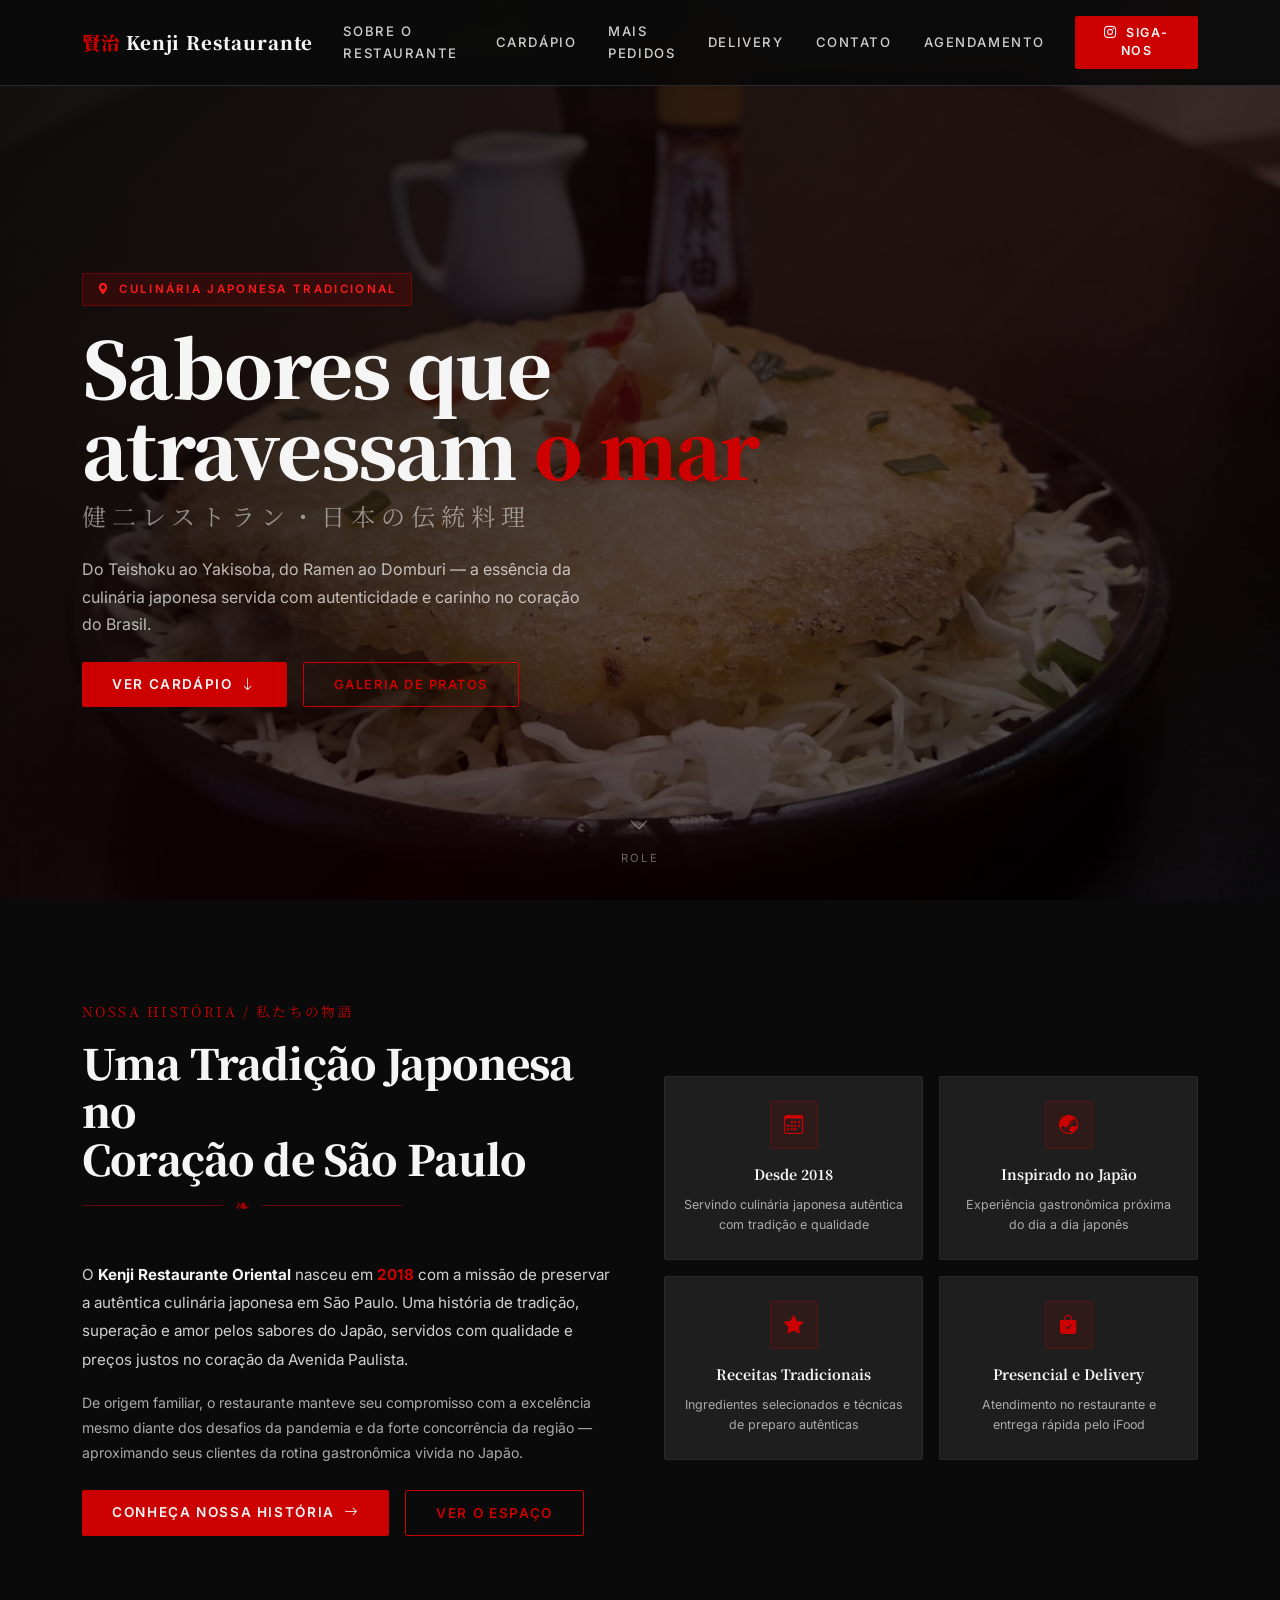
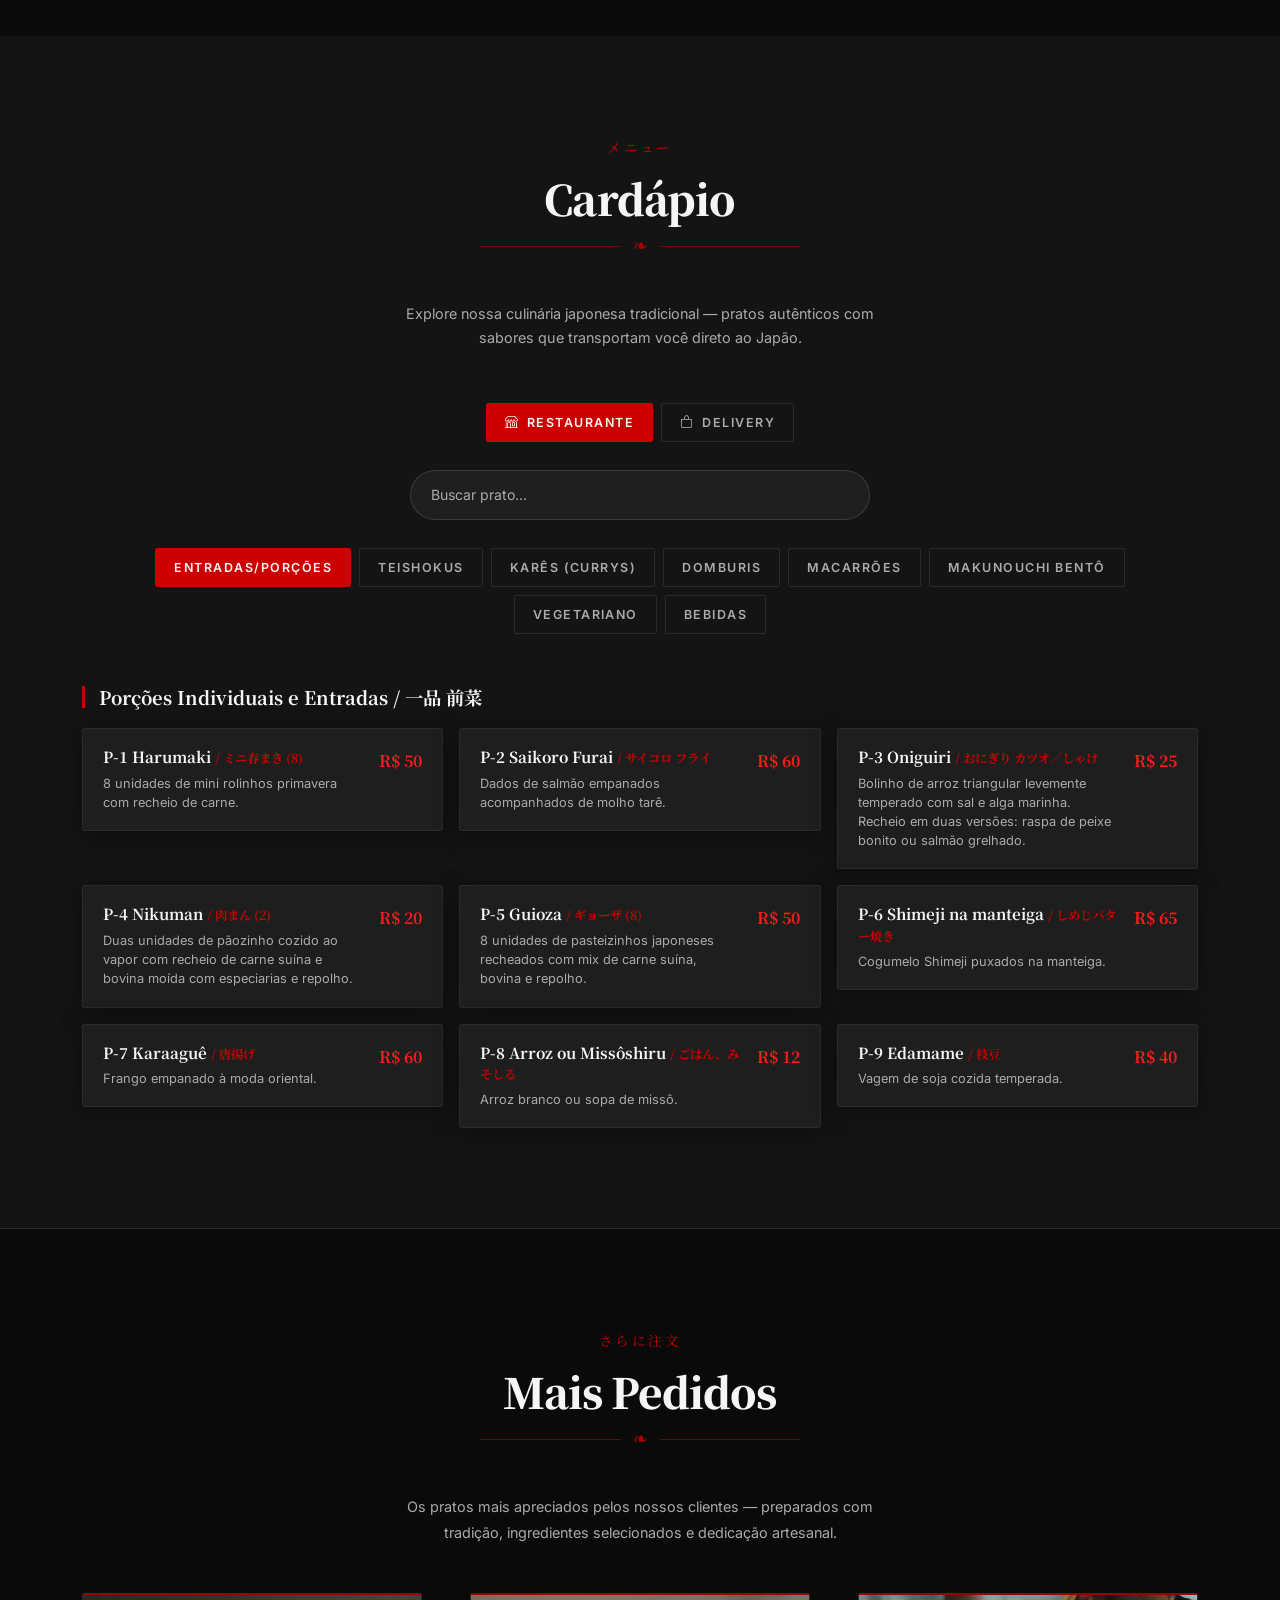
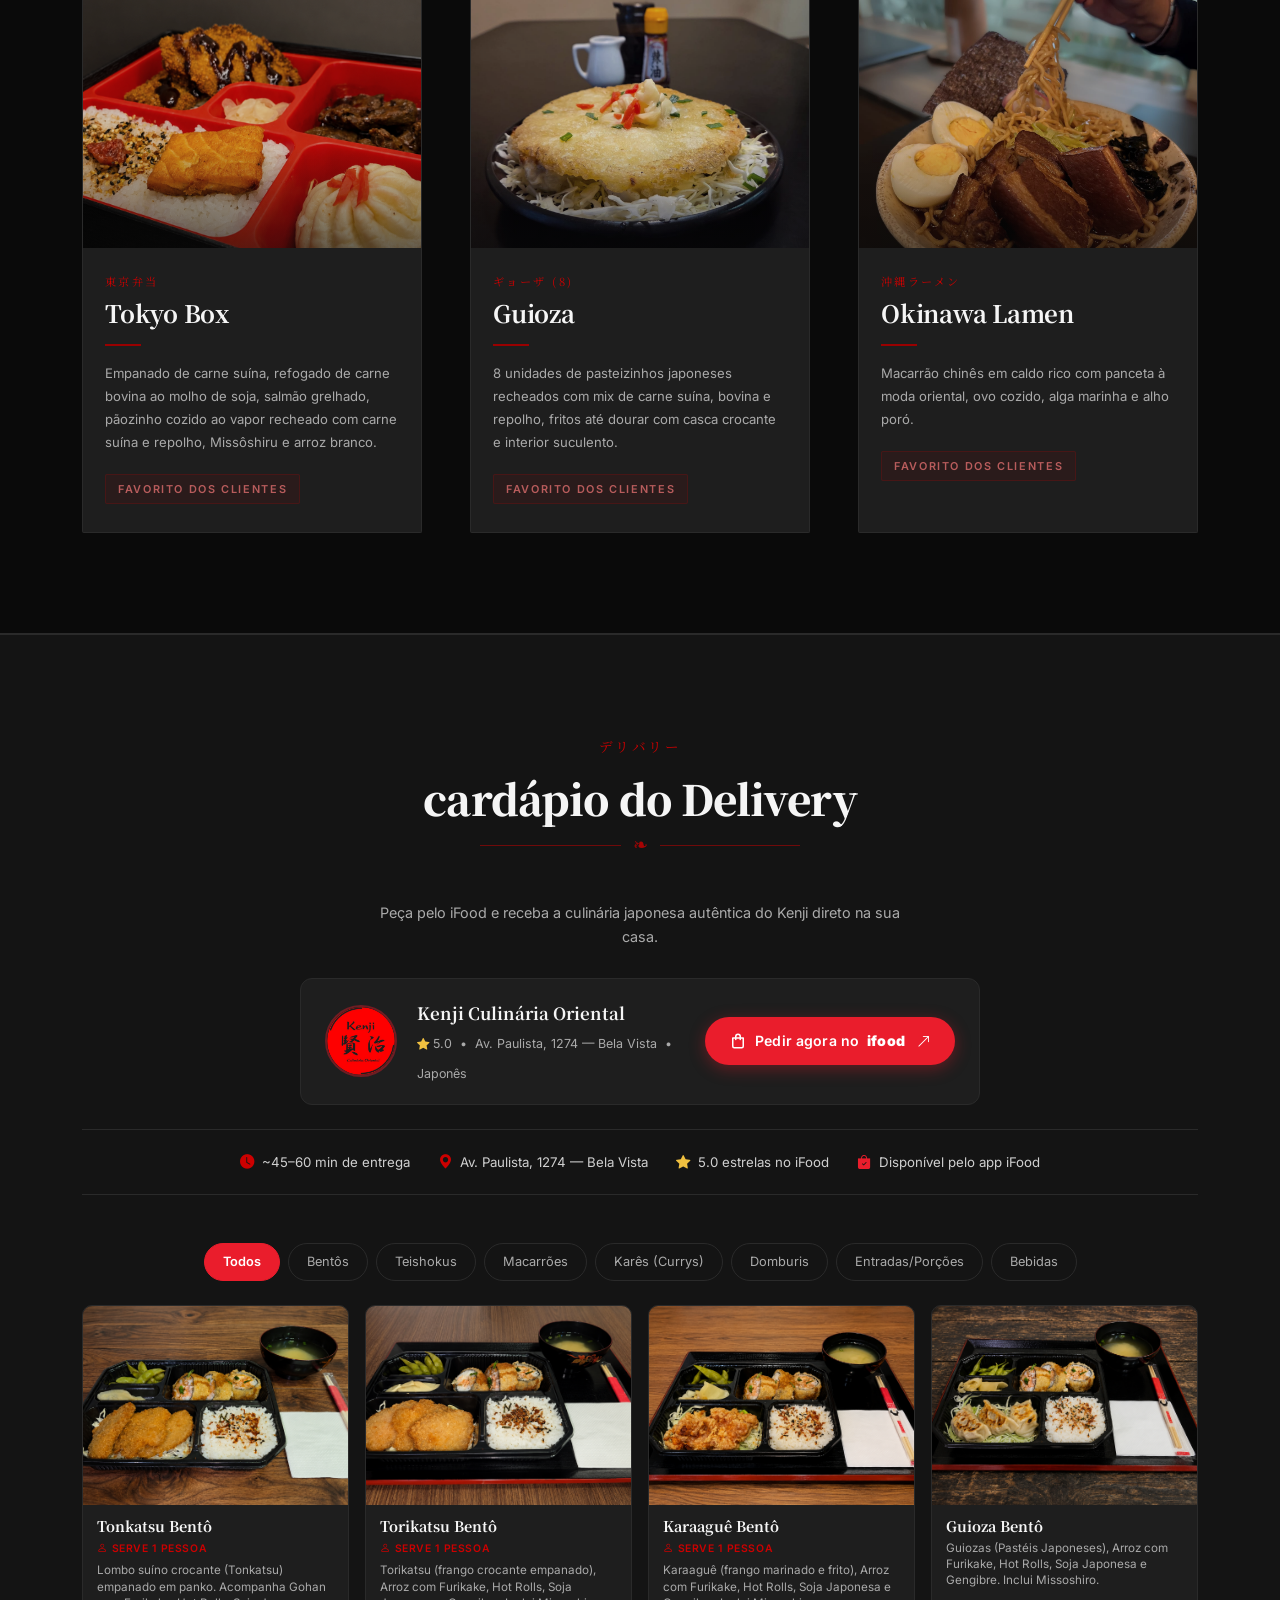
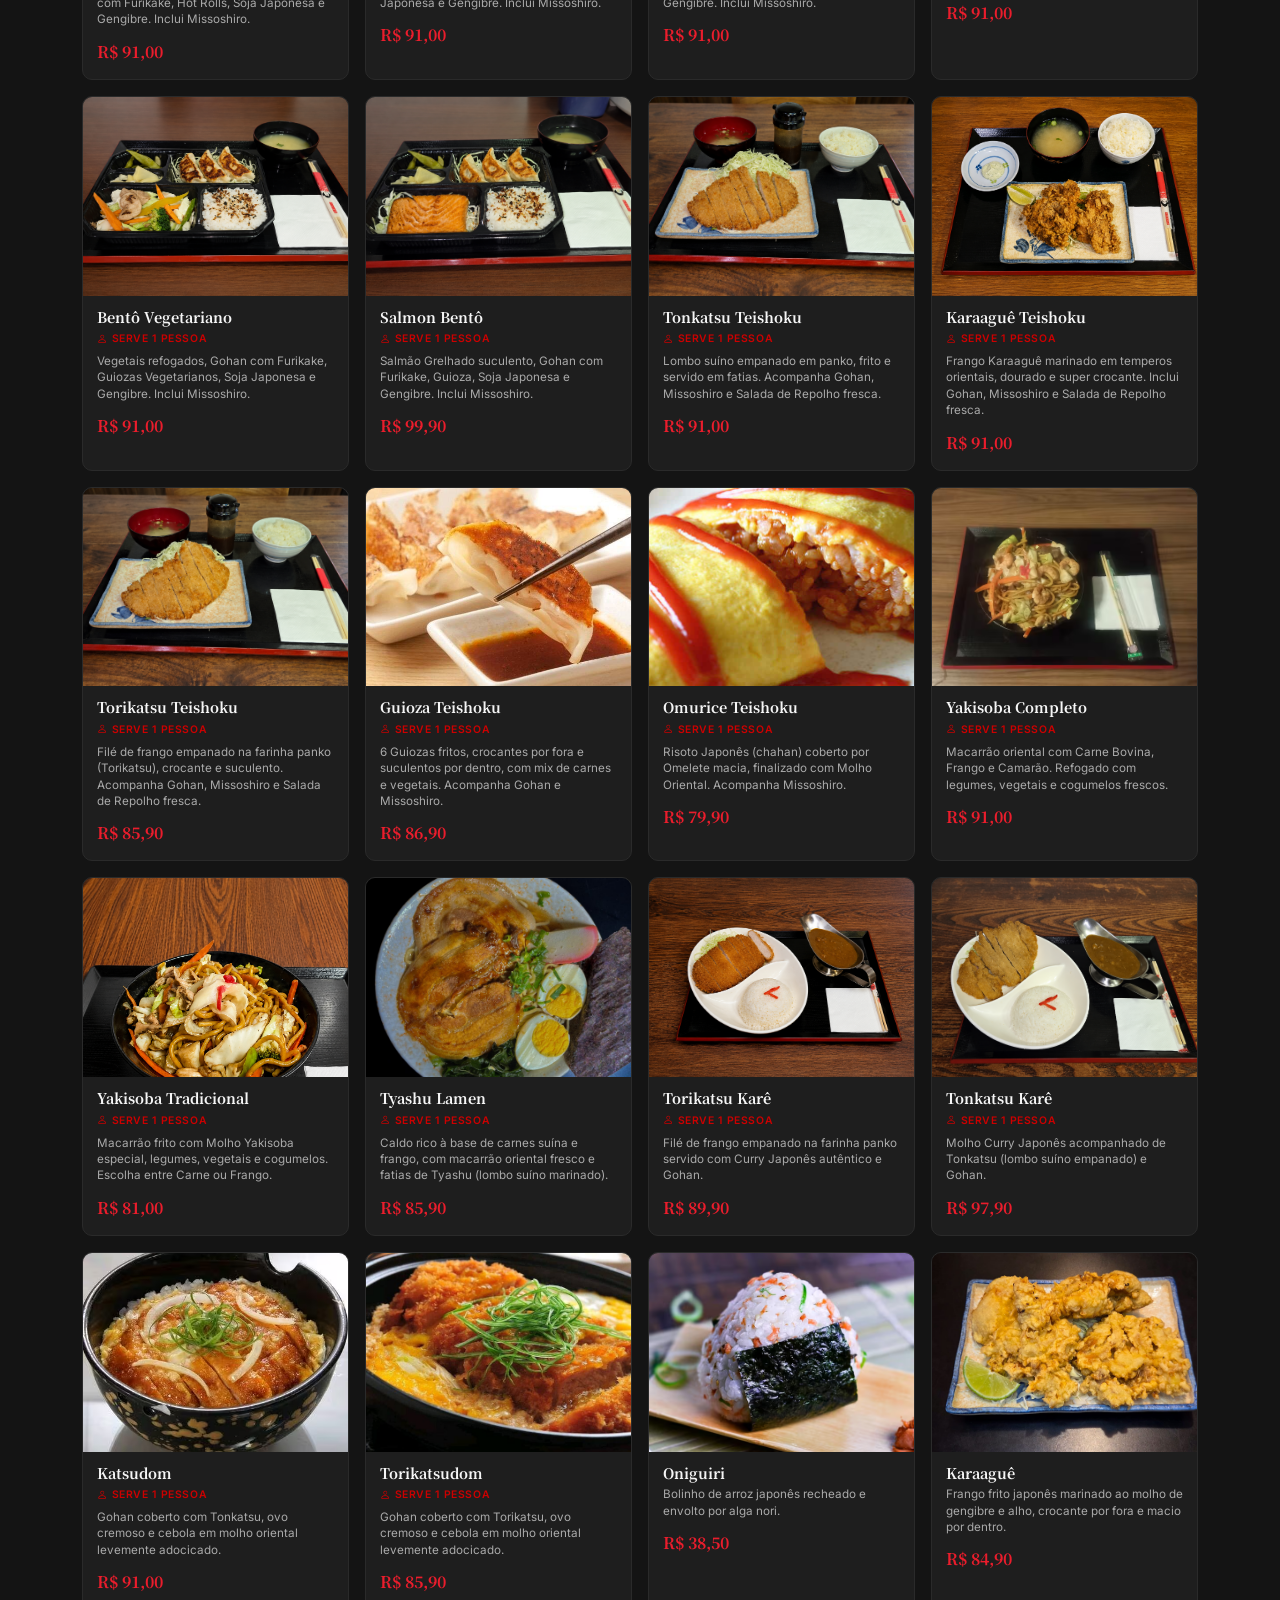
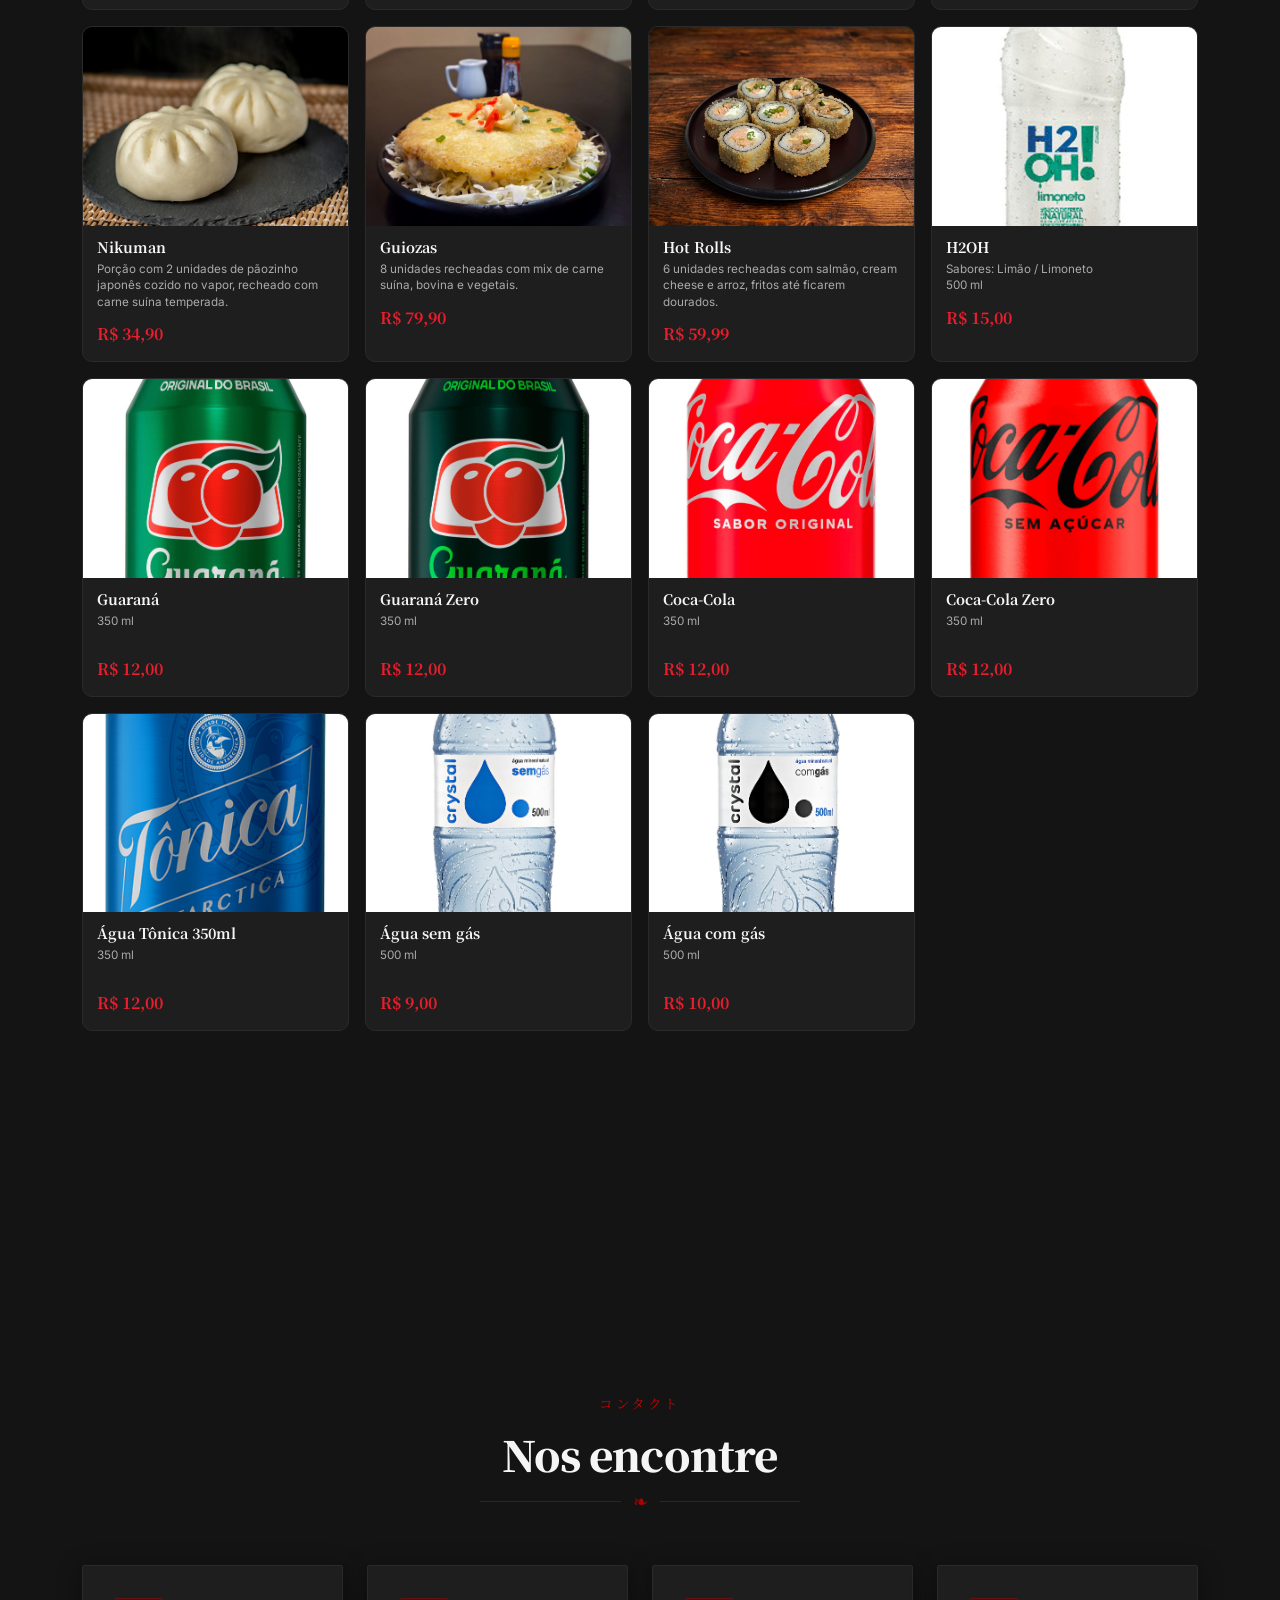
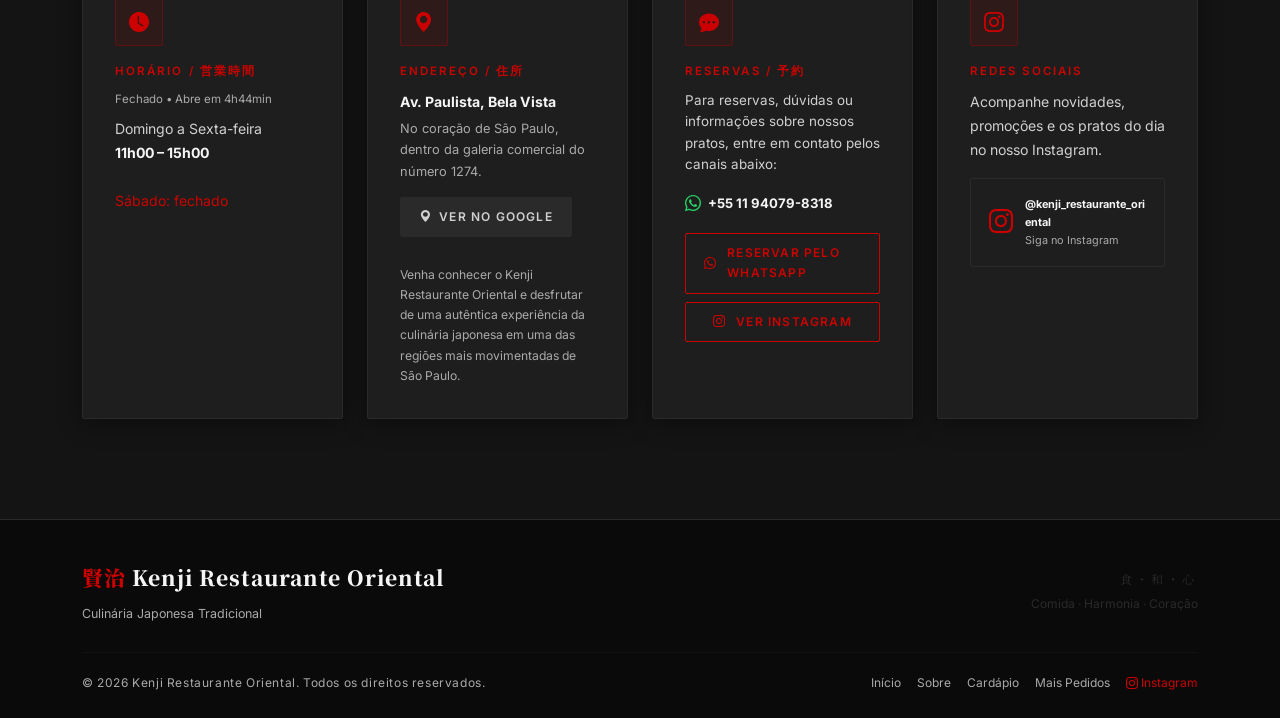
==== commit 34a42869: "Arquivos modificados do restaurante Kenji" ====
--- a/OneDrive/Desktop/KenjiRestauranteOriental-main/index.html
+++ b/OneDrive/Desktop/KenjiRestauranteOriental-main/index.html
@@ -15,7 +15,7 @@
   <link href="https://cdn.jsdelivr.net/npm/bootstrap@5.3.3/dist/css/bootstrap.min.css" rel="stylesheet" />
   <!-- Bootstrap Icons -->
   <link href="https://cdn.jsdelivr.net/npm/bootstrap-icons@1.11.3/font/bootstrap-icons.min.css" rel="stylesheet" />
-  <!-- Google Fonts: Noto Serif JP + Inter -->
+  <!-- Google Fonts: Noto Serif JP + Interr -->
   <link href="https://fonts.googleapis.com/css2?family=Noto+Serif+JP:wght@400;600;700;900&family=Inter:wght@300;400;500;600&display=swap" rel="stylesheet" />
 
   <!-- CSS externo -->
@@ -197,7 +197,7 @@
 
       <!-- Campo de busca -->
       <div class="busca-cardapio reveal mb-4" id="buscaContainer">
-        <input type="text" id="campoBusca" class="busca-input" placeholder="Buscar prato..." autocomplete="off" />
+        <input type="text" id="campoBusca" class="busca-input" placeholder="Buscar prato..." autocomplete="off" />  
         <span id="resultadoBusca"></span>
       </div>
 
@@ -922,7 +922,7 @@
         <div class="col-6 col-md-4 col-lg-3" data-category="cd-bento">
           <div class="delivery-card">
             <div class="delivery-card-img">
-              <img src="./img/Guioza Bentô.png" alt="Guioza Bentô" loading="lazy" />
+              <img src="./img/guioza Bentô.png" alt="Guioza Bentô" loading="lazy" />
               <div class="delivery-card-overlay"><a href="https://www.ifood.com.br/delivery/sao-paulo-sp/kenji-culinaria-oriental-bela-vista/19dbdf1c-0f2b-4570-ba46-5fa083149186" target="_blank" class="dc-pedir-btn">Pedir</a></div>
             </div>
             <div class="delivery-card-body">
@@ -1193,7 +1193,8 @@
         <div class="col-6 col-md-4 col-lg-3" data-category="cd-entrada">
           <div class="delivery-card">
             <div class="delivery-card-img">
-              <img src="./img/Guioza.jpeg" alt="Guiozas" loading="lazy" />
+              <img src="./img/guioza.png" alt="Guiozas" loading="lazy" />
+
               <div class="delivery-card-overlay"><a href="https://www.ifood.com.br/delivery/sao-paulo-sp/kenji-culinaria-oriental-bela-vista/19dbdf1c-0f2b-4570-ba46-5fa083149186" target="_blank" class="dc-pedir-btn">Pedir</a></div>
             </div>
             <div class="delivery-card-body">
@@ -1375,7 +1376,9 @@
       <div class="col-12 col-sm-10 col-md-4">
         <article class="showcase-card">
           <div class="showcase-card-img">
-            <img src="./img/Guioza.jpeg" alt="Guioza" loading="lazy" />
+            <img src="./img/guioza.png" alt="Guiozas" loading="lazy" />
+
+
 
           </div>
           <div class="showcase-card-body">
@@ -1804,7 +1807,8 @@
       <div class="col-6 col-md-4 col-lg-3" data-category="entrada">
         <div class="delivery-card">
           <div class="delivery-card-img">
-            <img src="./img/Guioza.jpeg" alt="Guiozas" loading="lazy" />
+            <img src="./img/guioza.png" alt="Guiozas" loading="lazy" />
+
             <div class="delivery-card-overlay"><a href="https://www.ifood.com.br/delivery/sao-paulo-sp/kenji-culinaria-oriental-bela-vista/19dbdf1c-0f2b-4570-ba46-5fa083149186?prato=0bd16f9a-5e54-4740-8bc4-c7235cb16747" target="_blank" class="dc-pedir-btn">Pedir</a></div>
           </div>
           <div class="delivery-card-body">
--- a/OneDrive/Desktop/KenjiRestauranteOriental-main/style.css
+++ b/OneDrive/Desktop/KenjiRestauranteOriental-main/style.css
@@ -2,7 +2,7 @@
    KENJI RESTAURANTE ORIENTAL — Folha de Estilos Principal
    ============================================================ */
 
-/* ======= VARIÁVEIS GLOBAIS (Design Tokens) ======= */
+/* ======= VARIÁVEIS GLOBAIS (Design Tokens) ======== */
 
 *{
   margin: 0;
@@ -227,7 +227,7 @@
 }
 
 
-/* ======= HERO ======= */
+/* ======= HERO ======== */
 #hero {
 
   position: relative;
@@ -240,13 +240,17 @@
 .hero-bg {
   position: absolute;
   inset: 0;
-  background-image: url('../img/Guioza.jpeg');
+  /* EXTENSÃO CORRIGIDA PARA .jpg (Igual ao arquivo físico da sua pasta) */
+  background-image: url(./img/guioza.png);
   background-size: cover;
   background-position: center 40%;
   filter: brightness(0.32) saturate(0.6);
   transform: scale(1.04);
   transition: transform 8s ease;
 }
+
+
+
 
 #hero:hover .hero-bg {
   transform: scale(1);
@@ -1027,7 +1031,7 @@
 #hero-agendamento .hero-bg {
   position: absolute;
   inset: 0;
-  background-image: url('./img/Guioza.jpeg');
+  background-image: url(./img/guioza.png);
   background-size: cover;
   background-position: center 40%;
   filter: brightness(0.32) saturate(0.6);
